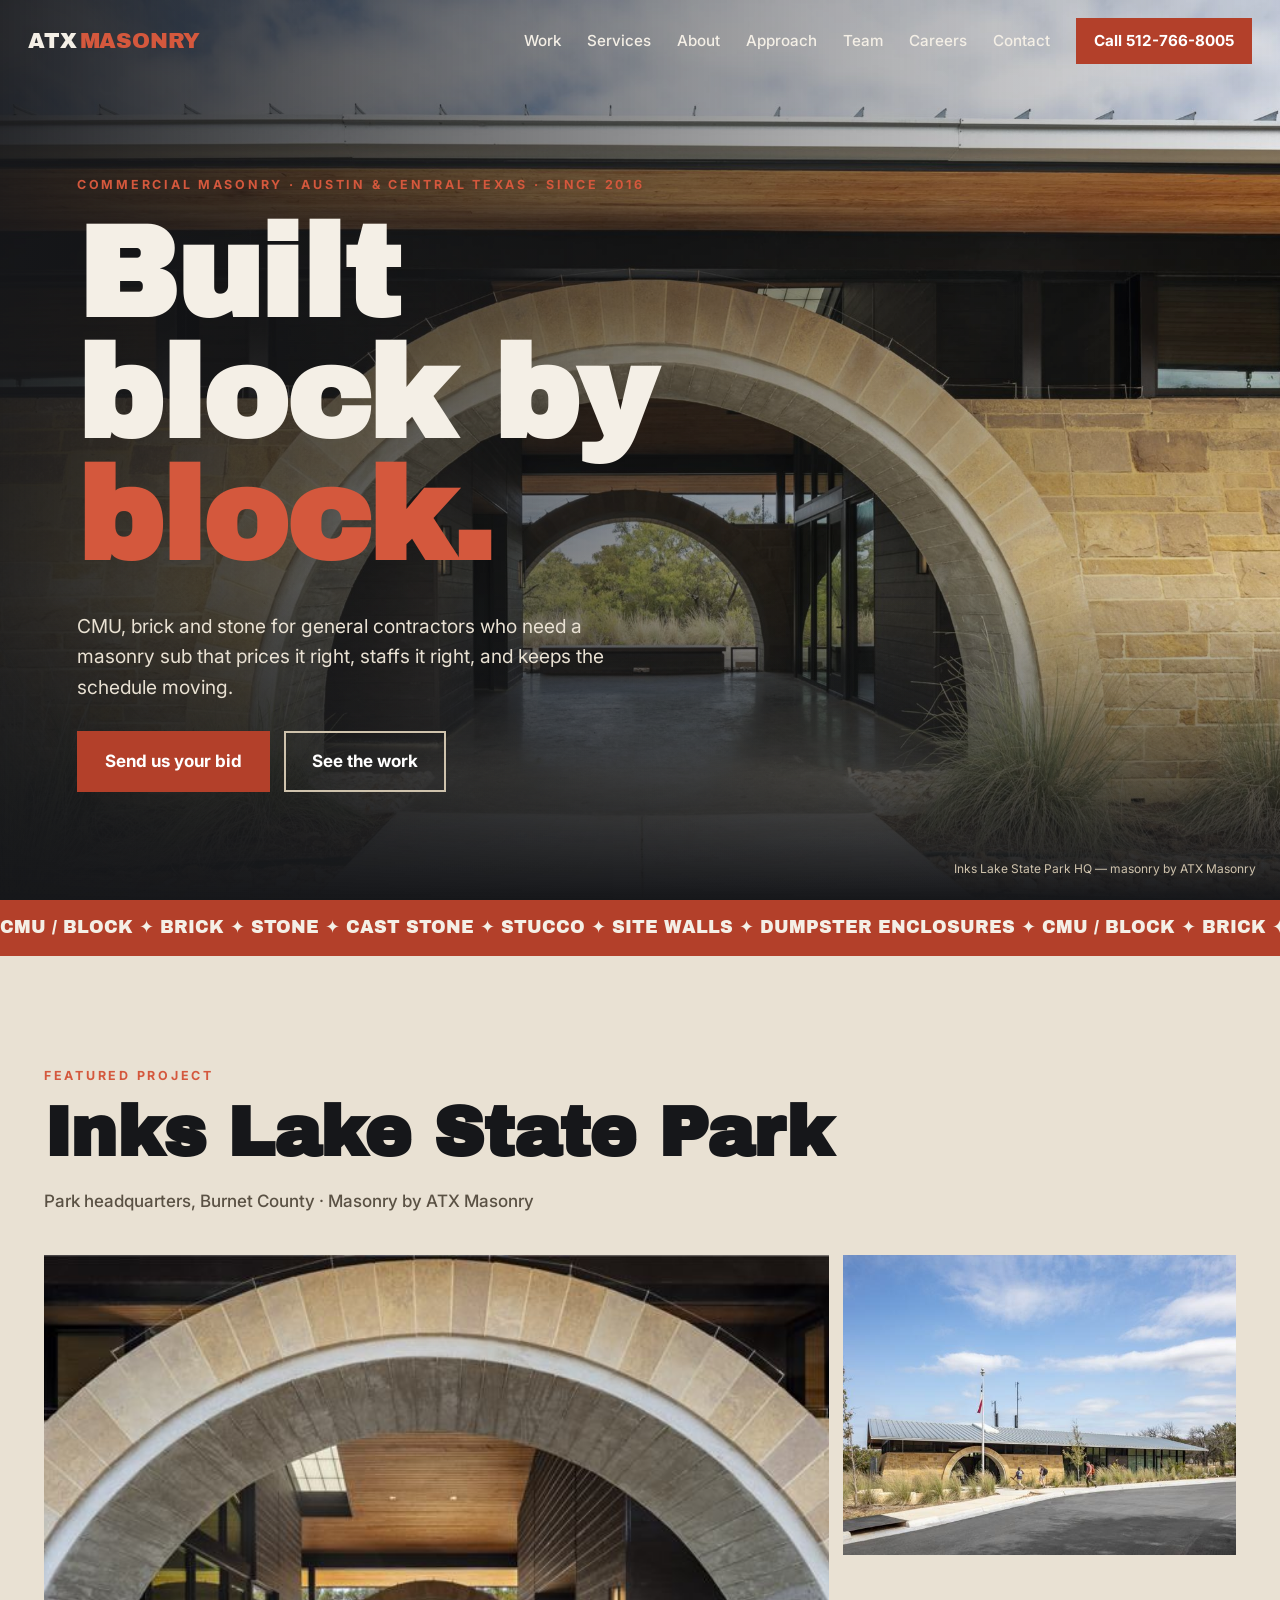
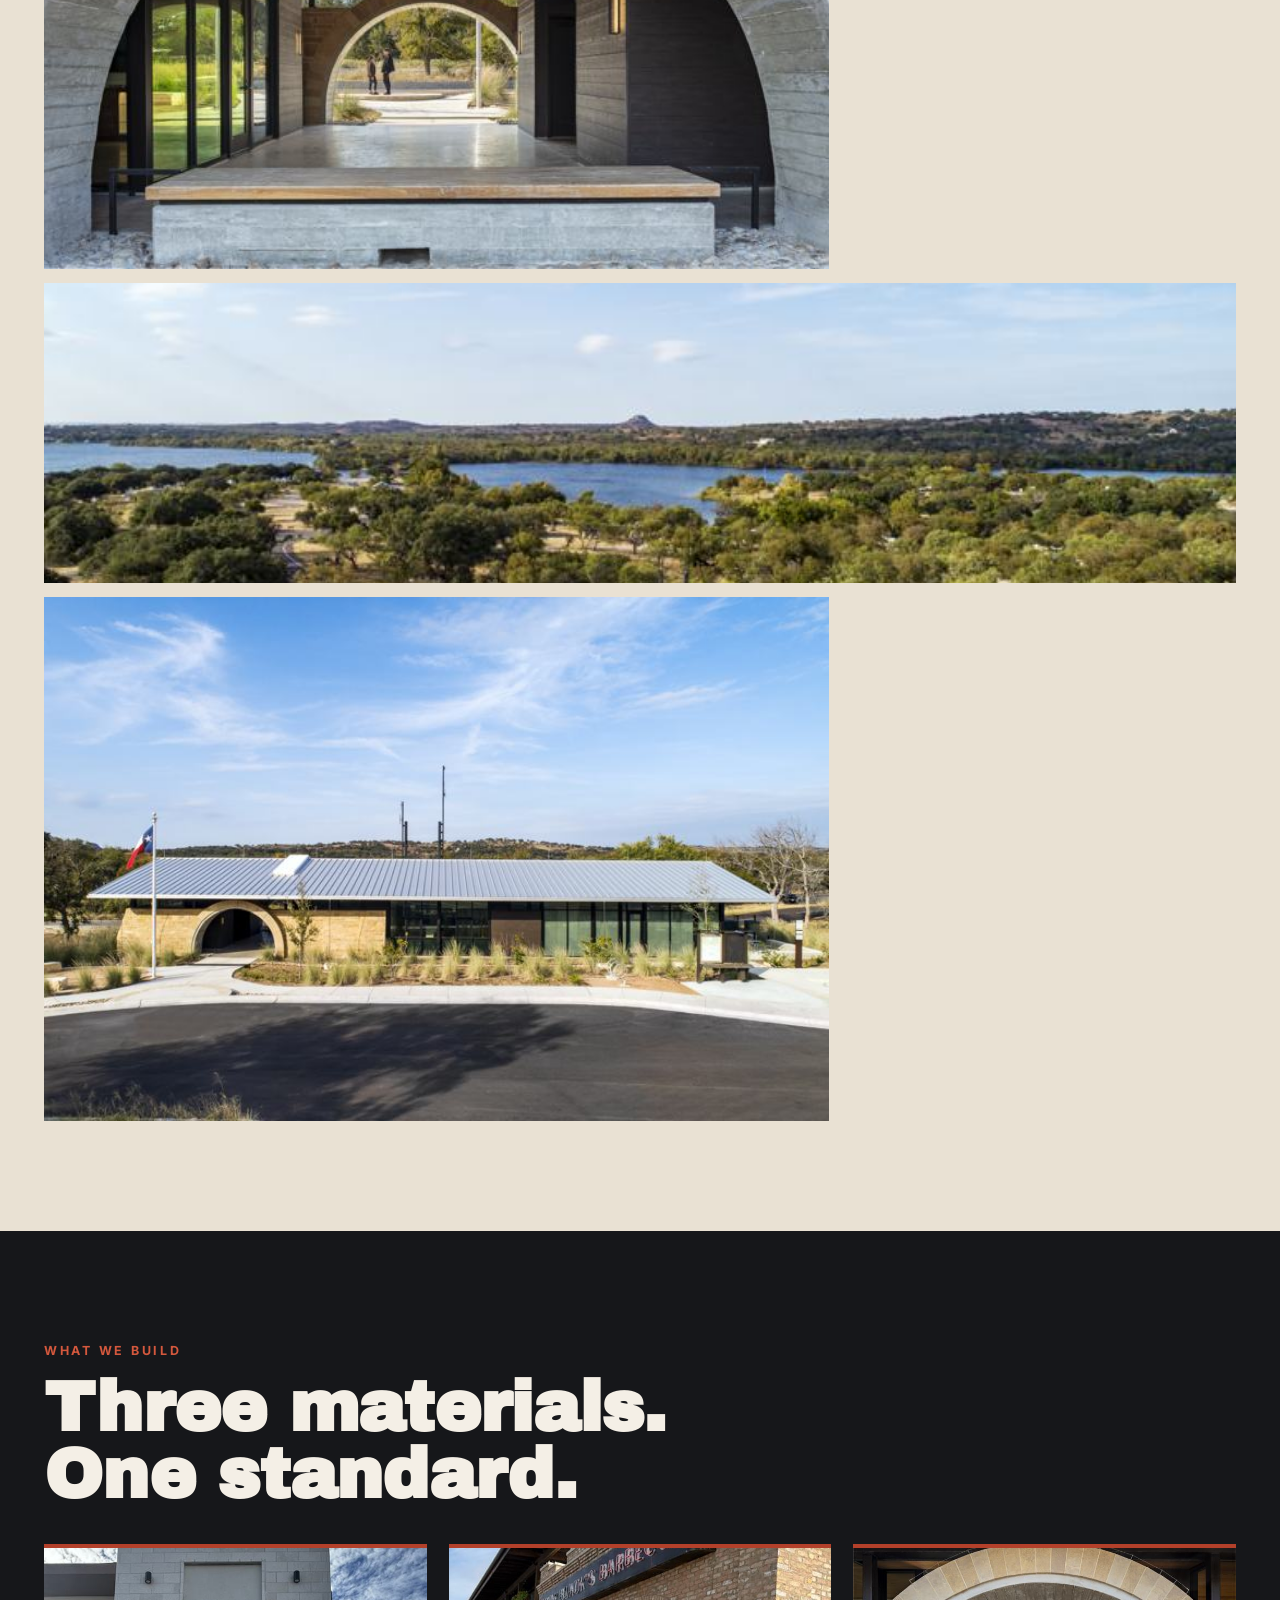
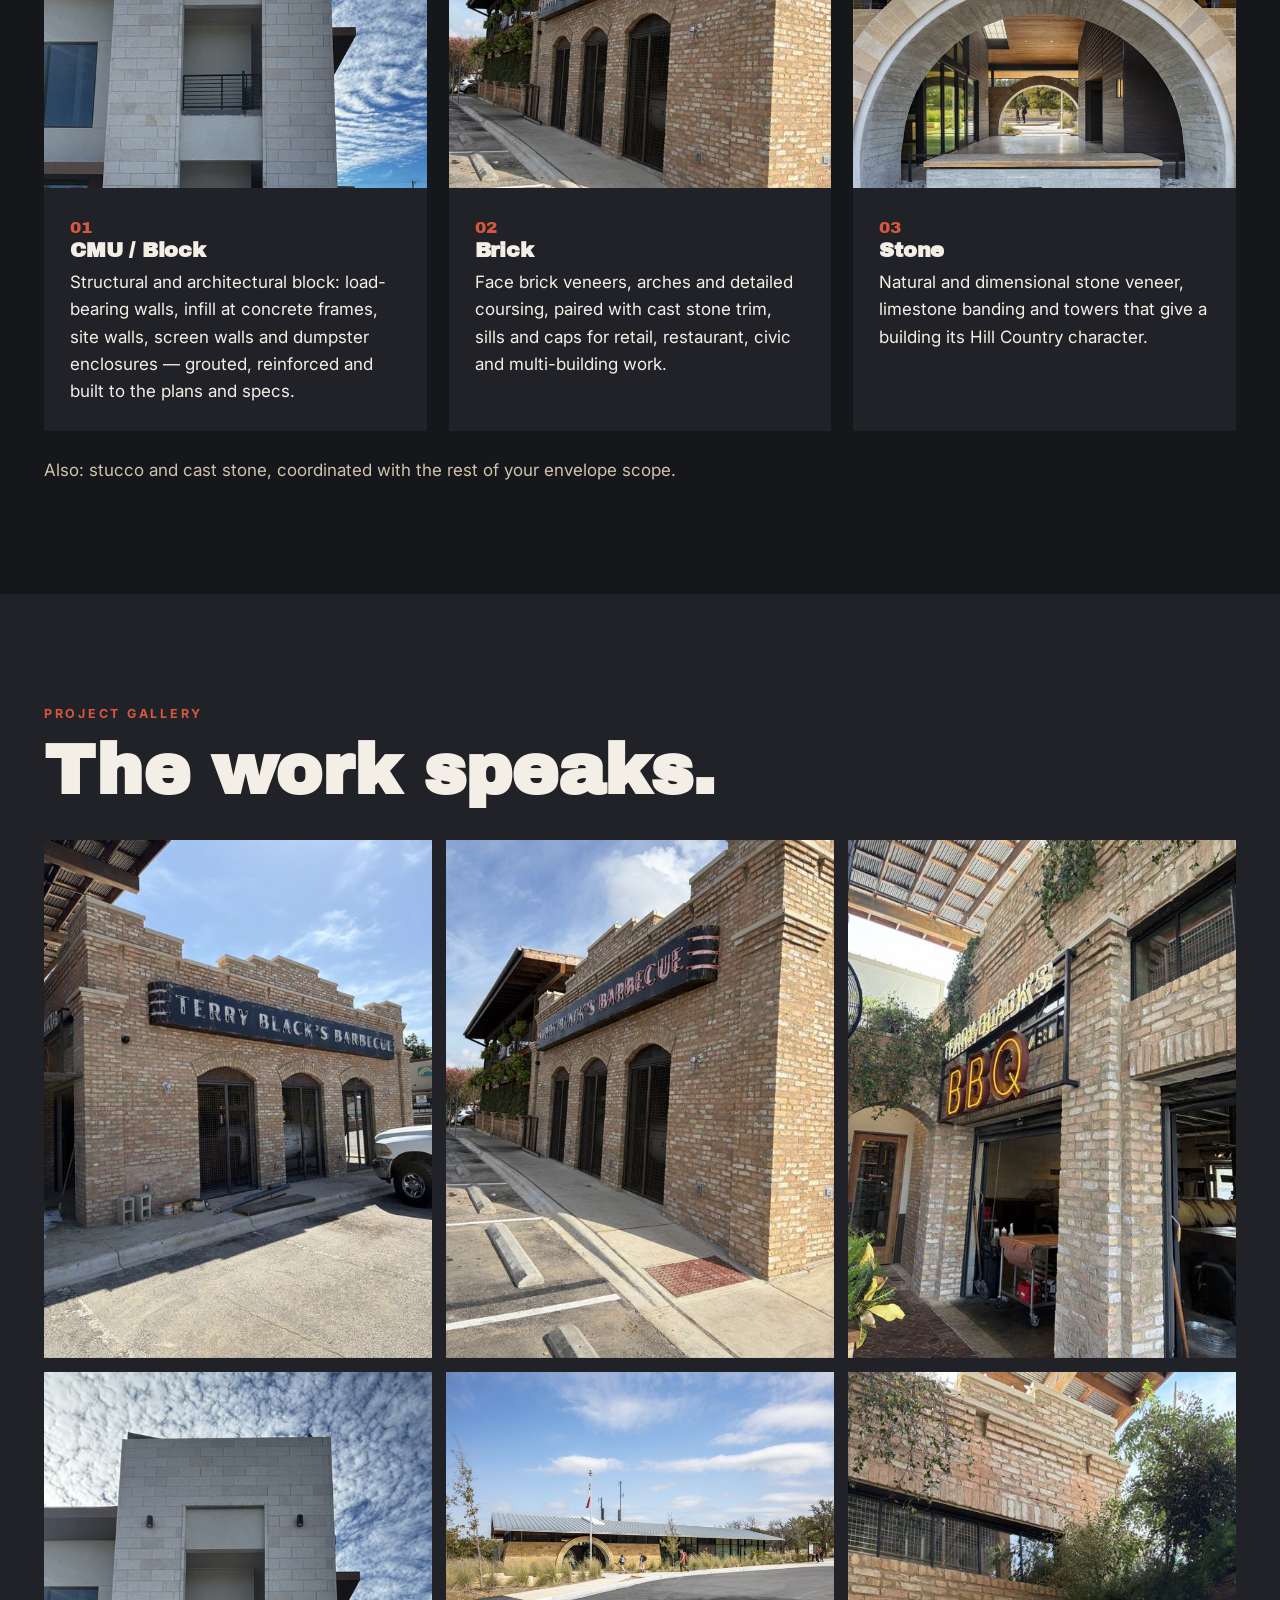
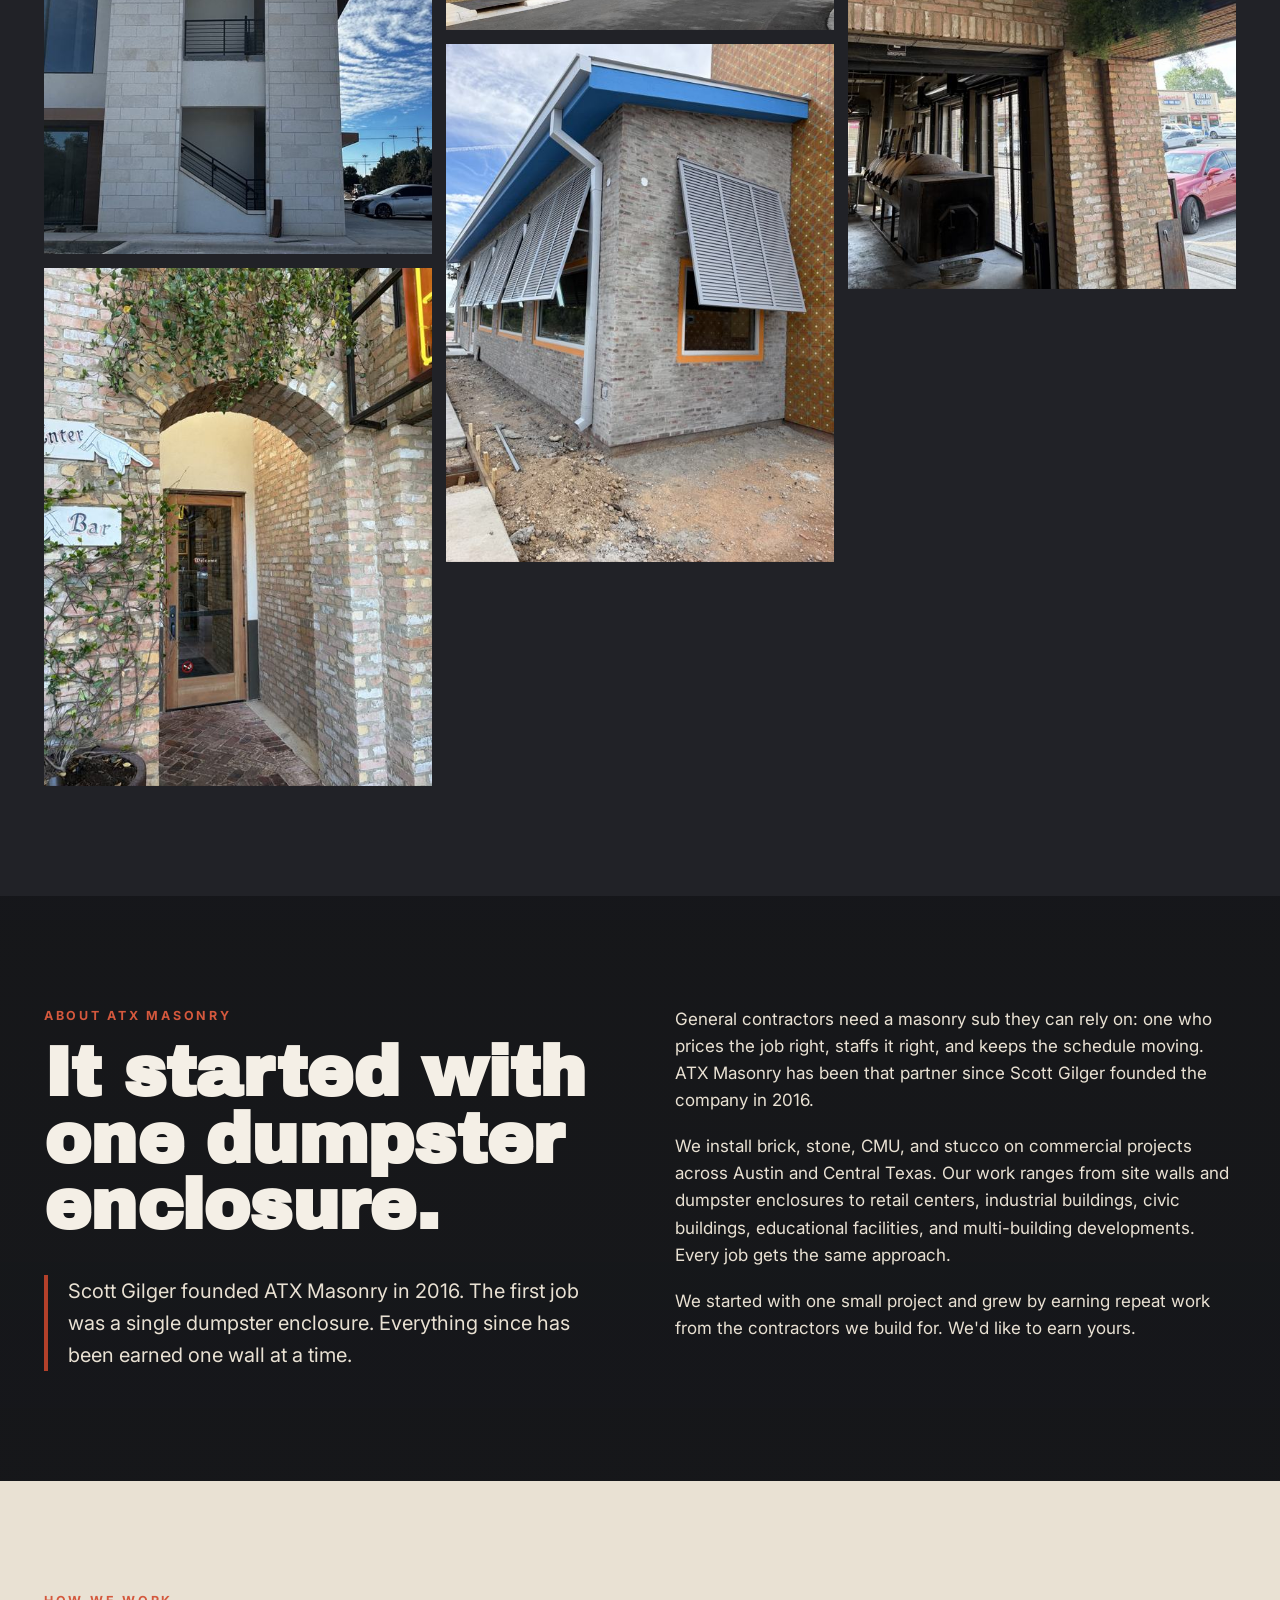
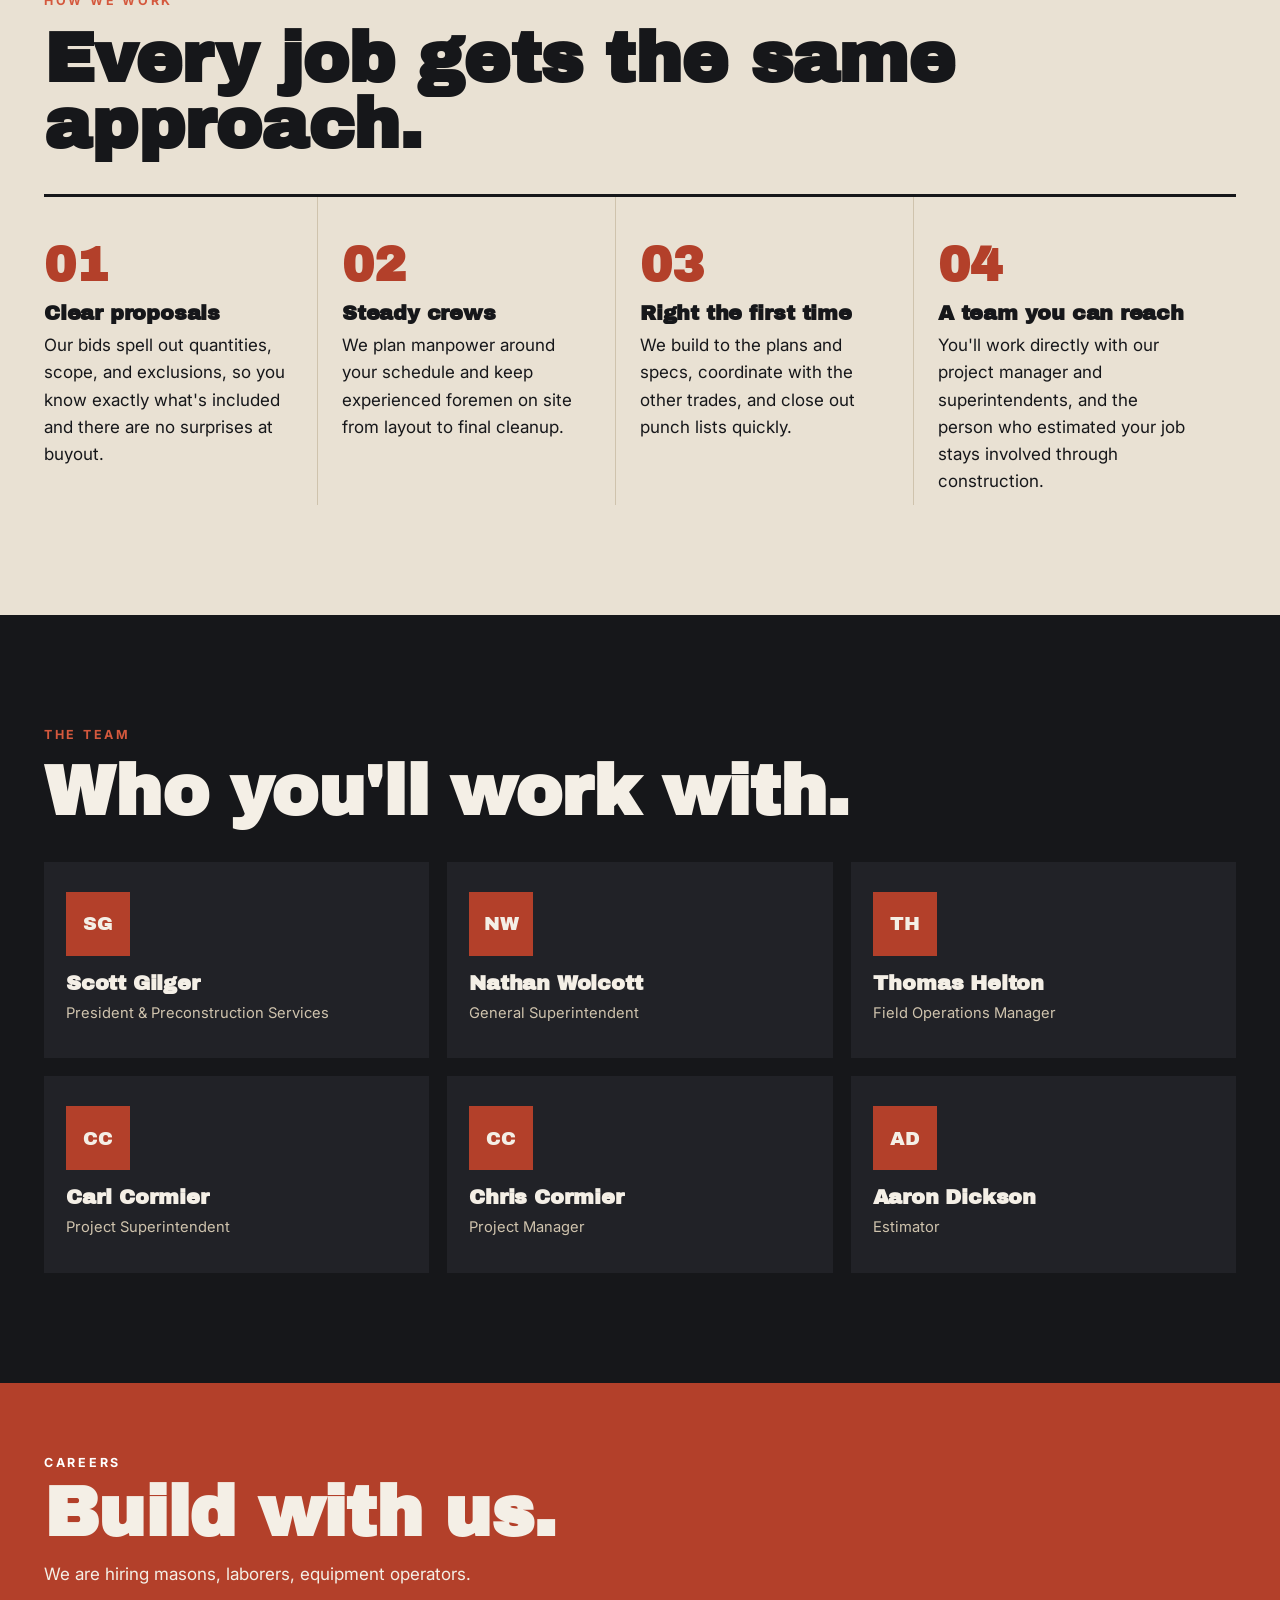
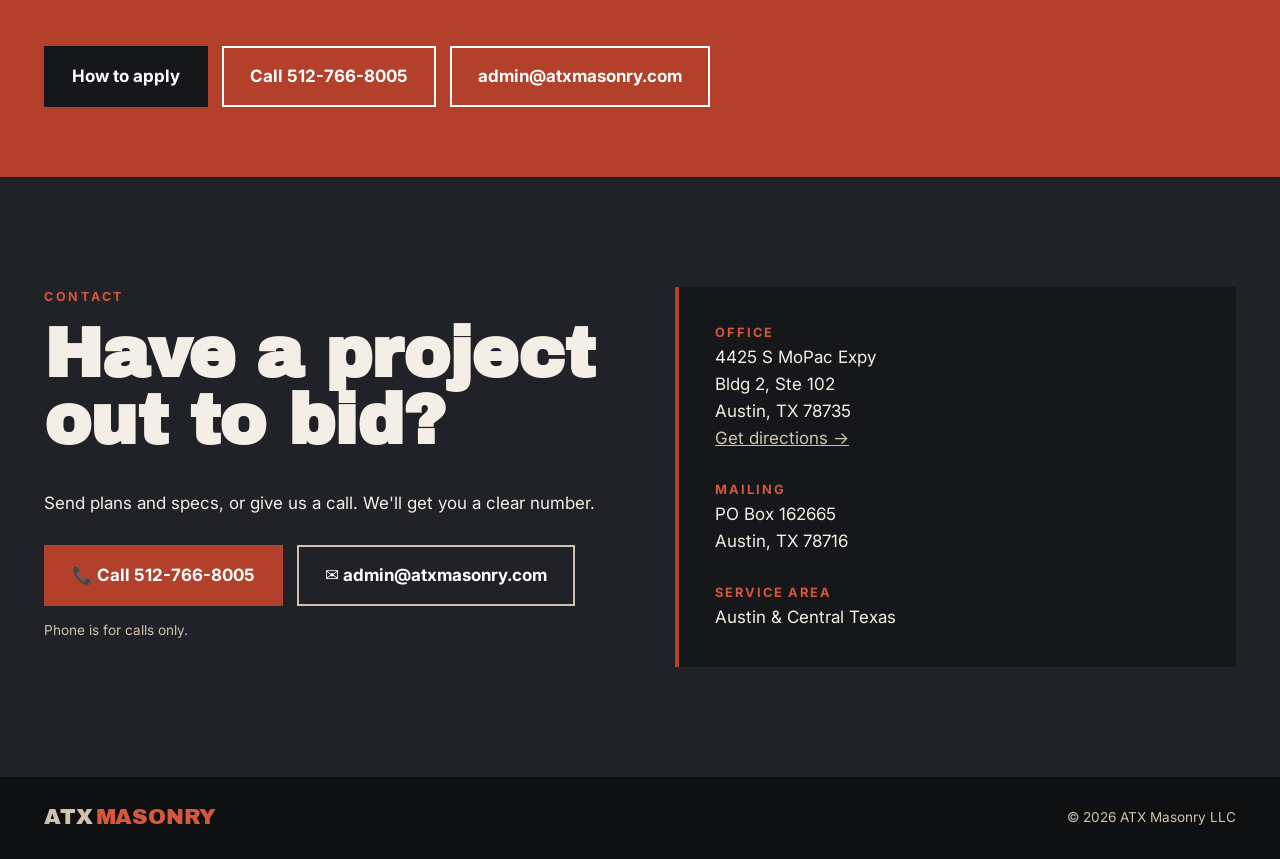
==== index.html @ 9c2091f5 "Aaron last in team order" ====
<!doctype html><html lang="en"><head><meta charset="utf-8"><meta name="viewport" content="width=device-width,initial-scale=1">
<title>ATX Masonry | Commercial Masonry Contractor, Austin TX</title>
<meta name="description" content="Commercial CMU, brick and stone masonry subcontractor serving Austin and Central Texas since 2016.">
<link rel="canonical" href="https://atxmasonry.com/"><meta property="og:url" content="https://atxmasonry.com/"><meta property="og:title" content="ATX Masonry | Commercial Masonry, Austin TX"><meta property="og:image" content="https://atxmasonry.com/img/hero.jpg"><meta property="og:type" content="website">
<link rel="preconnect" href="https://fonts.googleapis.com"><link href="https://fonts.googleapis.com/css2?family=Archivo+Black&family=Inter:wght@400;500;700&display=swap" rel="stylesheet">
<link rel="stylesheet" href="style.css"></head><body>
<header class="nav"><a href="#top" class="logo">ATX<span>MASONRY</span></a>
<button class="burger" aria-label="Menu" onclick="document.body.classList.toggle('open')"><i></i><i></i></button>
<nav><a href="#featured">Work</a><a href="#services">Services</a><a href="#about">About</a><a href="#approach">Approach</a><a href="#team">Team</a><a href="careers.html">Careers</a><a href="#contact">Contact</a><a class="btn sm" href="tel:+15127668005">Call 512-766-8005</a></nav></header>

<section id="top" class="hero"><img src="img/hero.jpg" alt="Limestone arch at Inks Lake State Park headquarters" fetchpriority="high">
<div class="hero-in"><p class="kicker">Commercial Masonry · Austin &amp; Central Texas · Since 2016</p>
<h1>Built<br>block by<br><em>block.</em></h1>
<p class="lead">CMU, brick and stone for general contractors who need a masonry sub that prices it right, staffs it right, and keeps the schedule moving.</p>
<div class="cta"><a class="btn" href="#contact">Send us your bid</a><a class="btn ghost" href="#gallery">See the work</a></div></div>
<p class="cap">Inks Lake State Park HQ — masonry by ATX Masonry</p></section>

<div class="ticker"><div>CMU / BLOCK ✦ BRICK ✦ STONE ✦ CAST STONE ✦ STUCCO ✦ SITE WALLS ✦ DUMPSTER ENCLOSURES ✦ CMU / BLOCK ✦ BRICK ✦ STONE ✦ CAST STONE ✦ STUCCO ✦ SITE WALLS ✦ DUMPSTER ENCLOSURES ✦</div></div>

<section id="featured" class="featured"><div class="wrap">
<p class="kicker r">Featured project</p><h2 class="r">Inks Lake State Park</h2>
<p class="sub r">Park headquarters, Burnet County · Masonry by ATX Masonry</p>
<div class="fgrid">
<a class="lb f1 r" href="img/i1.jpg" data-cap="Inks Lake State Park — stone-banded arch breezeway"><img loading="lazy" src="img/i1-t.jpg" alt="Arch breezeway"></a>
<a class="lb f2 r" href="img/i2.jpg" data-cap="Inks Lake State Park — headquarters front elevation"><img loading="lazy" src="img/i2-t.jpg" alt="HQ front"></a>
<a class="lb f3 r" href="img/i4.jpg" data-cap="Inks Lake State Park — headquarters above the lake"><img loading="lazy" src="img/i4-t.jpg" alt="Aerial view"></a>
<a class="lb f4 r" href="img/i3.jpg" data-cap="Inks Lake State Park — entry approach"><img loading="lazy" src="img/i3-t.jpg" alt="Entry approach"></a></div></div></section>

<section id="services" class="services"><div class="wrap"><p class="kicker r">What we build</p><h2 class="r">Three materials.<br>One standard.</h2>
<div class="cards">
<article class="card r"><img loading="lazy" src="img/g8-t.jpg" alt="Block and stone tower"><div><span>01</span><h3>CMU / Block</h3><p>Structural and architectural block: load-bearing walls, infill at concrete frames, site walls, screen walls and dumpster enclosures — grouted, reinforced and built to the plans and specs.</p></div></article>
<article class="card r"><img loading="lazy" src="img/g3-t.jpg" alt="Brick arches"><div><span>02</span><h3>Brick</h3><p>Face brick veneers, arches and detailed coursing, paired with cast stone trim, sills and caps for retail, restaurant, civic and multi-building work.</p></div></article>
<article class="card r"><img loading="lazy" src="img/i1-t.jpg" alt="Stone arch"><div><span>03</span><h3>Stone</h3><p>Natural and dimensional stone veneer, limestone banding and towers that give a building its Hill Country character.</p></div></article></div>
<p class="also r">Also: stucco and cast stone, coordinated with the rest of your envelope scope.</p></div></section>

<section id="gallery" class="gallery"><div class="wrap"><p class="kicker r">Project gallery</p><h2 class="r">The work speaks.</h2>
<div class="masonry">
<a class="lb r" href="img/g1.jpg" data-cap="Terry Black's Barbecue, New Braunfels — Old Texas Brick arches"><img loading="lazy" src="img/g1-t.jpg" alt=""></a>
<a class="lb r" href="img/g8.jpg" data-cap="Limestone and block stair tower — multifamily"><img loading="lazy" src="img/g8-t.jpg" alt=""></a>
<a class="lb r" href="img/g2.jpg" data-cap="Terry Black's Barbecue, New Braunfels — arched entry"><img loading="lazy" src="img/g2-t.jpg" alt=""></a>
<a class="lb r" href="img/g3.jpg" data-cap="Terry Black's Barbecue, New Braunfels — exterior arches"><img loading="lazy" src="img/g3-t.jpg" alt=""></a>
<a class="lb r" href="img/i2.jpg" data-cap="Inks Lake State Park — masonry by ATX Masonry"><img loading="lazy" src="img/i2-t.jpg" alt=""></a>
<a class="lb r" href="img/g9.jpg" data-cap="Brick facade — restaurant"><img loading="lazy" src="img/g9-t.jpg" alt=""></a>
<a class="lb r" href="img/g11.jpg" data-cap="Terry Black's Barbecue, New Braunfels — CMU, Old Texas Brick and cast stone"><img loading="lazy" src="img/g11-t.jpg" alt=""></a>
<a class="lb r" href="img/g4.jpg" data-cap="Brick and cast stone detail"><img loading="lazy" src="img/g4-t.jpg" alt=""></a>
</div></div></section>

<section id="about" class="about"><div class="wrap two"><div class="r"><p class="kicker">About ATX Masonry</p><h2>It started with one dumpster enclosure.</h2><p class="story">Scott Gilger founded ATX Masonry in 2016. The first job was a single dumpster enclosure. Everything since has been earned one wall at a time.</p></div>
<div class="r copy"><p>General contractors need a masonry sub they can rely on: one who prices the job right, staffs it right, and keeps the schedule moving. ATX Masonry has been that partner since Scott Gilger founded the company in 2016.</p>
<p>We install brick, stone, CMU, and stucco on commercial projects across Austin and Central Texas. Our work ranges from site walls and dumpster enclosures to retail centers, industrial buildings, civic buildings, educational facilities, and multi-building developments. Every job gets the same approach.</p>
<p>We started with one small project and grew by earning repeat work from the contractors we build for. We'd like to earn yours.</p></div></div></section>

<section id="approach" class="approach"><div class="wrap"><p class="kicker r">How we work</p><h2 class="r">Every job gets the same approach.</h2>
<ol class="steps">
<li class="r"><b>01</b><h3>Clear proposals</h3><p>Our bids spell out quantities, scope, and exclusions, so you know exactly what's included and there are no surprises at buyout.</p></li>
<li class="r"><b>02</b><h3>Steady crews</h3><p>We plan manpower around your schedule and keep experienced foremen on site from layout to final cleanup.</p></li>
<li class="r"><b>03</b><h3>Right the first time</h3><p>We build to the plans and specs, coordinate with the other trades, and close out punch lists quickly.</p></li>
<li class="r"><b>04</b><h3>A team you can reach</h3><p>You'll work directly with our project manager and superintendents, and the person who estimated your job stays involved through construction.</p></li></ol></div></section>

<section id="team" class="team"><div class="wrap"><p class="kicker r">The team</p><h2 class="r">Who you'll work with.</h2>
<div class="people">
<div class="p r"><i>SG</i><h3>Scott Gilger</h3><p>President &amp; Preconstruction Services</p></div>
<div class="p r"><i>NW</i><h3>Nathan Wolcott</h3><p>General Superintendent</p></div>
<div class="p r"><i>TH</i><h3>Thomas Helton</h3><p>Field Operations Manager</p></div>
<div class="p r"><i>CC</i><h3>Carl Cormier</h3><p>Project Superintendent</p></div>
<div class="p r"><i>CC</i><h3>Chris Cormier</h3><p>Project Manager</p></div>
<div class="p r"><i>AD</i><h3>Aaron Dickson</h3><p>Estimator</p></div></div></div></section>

<section id="careers" class="careers"><div class="wrap r"><div><p class="kicker">Careers</p><h2>Build with us.</h2><p>We are hiring masons, laborers, equipment operators.</p></div>
<div class="cta"><a class="btn" href="careers.html">How to apply</a><a class="btn ghost" href="tel:+15127668005">Call 512-766-8005</a><a class="btn ghost" href="mailto:admin@atxmasonry.com">admin@atxmasonry.com</a></div></div></section>

<section id="contact" class="contact"><div class="wrap two"><div class="r"><p class="kicker">Contact</p><h2>Have a project out to bid?</h2><p>Send plans and specs, or give us a call. We'll get you a clear number.</p>
<div class="cta"><a class="btn" href="tel:+15127668005">📞 Call 512-766-8005</a><a class="btn ghost" href="mailto:admin@atxmasonry.com?subject=Bid%20invitation">✉ admin@atxmasonry.com</a></div><p class="note">Phone is for calls only.</p></div>
<div class="r info"><div><h4>Office</h4><p>4425 S MoPac Expy<br>Bldg 2, Ste 102<br>Austin, TX 78735</p><a href="https://maps.google.com/?q=4425+S+MoPac+Expy+Bldg+2+Ste+102+Austin+TX+78735">Get directions →</a></div>
<div><h4>Mailing</h4><p>PO Box 162665<br>Austin, TX 78716</p></div><div><h4>Service area</h4><p>Austin &amp; Central Texas</p></div></div></div></section>
<footer><div class="wrap"><span class="logo">ATX<span>MASONRY</span></span><span>© <script>document.write(new Date().getFullYear())</script> ATX Masonry LLC</span></div></footer>
<div id="lbx" hidden><button class="x" aria-label="Close">×</button><button class="pv" aria-label="Previous">‹</button><figure><img alt=""><figcaption></figcaption></figure><button class="nx" aria-label="Next">›</button></div>
<script src="app.js"></script></body></html>
---- style.css ----
:root{--ch:#16171a;--ch2:#212227;--ls:#e9e1d3;--ls2:#cfc3ad;--br:#b3402a;--br2:#d4583d;--tx:#f4efe6}
*{box-sizing:border-box;margin:0;padding:0}html{scroll-behavior:smooth}
body{font:17px/1.6 Inter,system-ui,sans-serif;background:var(--ch);color:var(--tx);overflow-x:hidden}
img{display:block;width:100%;height:100%;object-fit:cover}a{color:inherit}
h1,h2,h3,.logo{font-family:"Archivo Black",Impact,sans-serif;line-height:.95;letter-spacing:-.01em}
h2{font-size:clamp(2.2rem,5.5vw,4.5rem);margin:.2em 0 .5em}h3{font-size:1.3rem;margin-bottom:.4em}
.wrap{max-width:1240px;margin:auto;padding:0 24px}section{padding:110px 0}
.kicker{text-transform:uppercase;letter-spacing:.22em;font-size:.78rem;font-weight:700;color:var(--br2)}
.nav{position:fixed;inset:0 0 auto;z-index:50;display:flex;justify-content:space-between;align-items:center;padding:18px 28px;transition:.3s}
.nav.solid{background:rgba(22,23,26,.92);backdrop-filter:blur(10px);padding:12px 28px}
.logo{text-decoration:none;font-size:1.35rem}.logo span{color:var(--br2);margin-left:.15em}
nav{display:flex;gap:26px;align-items:center}nav a{text-decoration:none;font-weight:500;font-size:.95rem}nav a:not(.btn):hover{color:var(--br2)}
.burger{display:none;background:none;border:0;width:34px}.burger i{display:block;height:2px;background:#fff;margin:7px 0}
.btn{display:inline-block;background:var(--br);color:#fff;text-decoration:none;font-weight:700;padding:15px 26px;border:2px solid var(--br);transition:.2s}
.btn:hover{background:var(--br2);border-color:var(--br2);transform:translateY(-2px)}.btn.ghost{background:transparent;border-color:var(--ls2)}.btn.ghost:hover{background:var(--ls);color:var(--ch)}.btn.sm{padding:9px 16px}
.cta{display:flex;flex-wrap:wrap;gap:14px;margin-top:28px}
.hero{position:relative;height:100vh;min-height:640px;display:flex;align-items:flex-end;padding:0}
.hero>img{position:absolute;inset:0;animation:kb 18s ease-out forwards}
.hero:after{content:"";position:absolute;inset:0;background:linear-gradient(90deg,rgba(22,23,26,.92),rgba(22,23,26,.35) 65%,rgba(22,23,26,.1)),linear-gradient(0deg,var(--ch),transparent 35%)}
@keyframes kb{from{transform:scale(1.12)}to{transform:scale(1)}}
.hero-in{position:relative;z-index:2;padding:0 6vw 12vh;max-width:900px}
h1{font-size:clamp(3.4rem,10vw,8.5rem);margin:.15em 0 .25em}h1 em{font-style:normal;color:var(--br2)}
.lead{font-size:1.2rem;max-width:560px;color:var(--ls)}.cap{position:absolute;z-index:2;right:24px;bottom:22px;font-size:.75rem;color:var(--ls2)}
.ticker{background:var(--br);overflow:hidden;white-space:nowrap;font-family:"Archivo Black";padding:14px 0;font-size:1.1rem}
.ticker div{display:inline-block;animation:tk 40s linear infinite}@keyframes tk{to{transform:translateX(-50%)}}
.featured{background:var(--ls);color:var(--ch)}.sub{font-weight:500;margin:-14px 0 40px;color:#5a5144}
.fgrid{display:grid;grid-template-columns:2fr 1fr;grid-template-rows:300px 300px 300px;gap:14px}
.f1{grid-row:span 2}.f3{grid-column:span 2}.fgrid a,.masonry a{overflow:hidden;position:relative;display:block}
.fgrid img,.masonry img,.card img{transition:transform .7s}.fgrid a:hover img,.masonry a:hover img{transform:scale(1.06)}
.services{background:var(--ch)}.cards{display:grid;grid-template-columns:repeat(3,1fr);gap:22px}
.card{background:var(--ch2);border-top:4px solid var(--br)}.card img{height:240px}.card>div{padding:26px}.card span{font-family:"Archivo Black";color:var(--br2)}
.card:hover img{transform:scale(1.04)}.card{overflow:hidden}.also{margin-top:26px;color:var(--ls2)}
.gallery{background:var(--ch2)}.masonry{columns:3 300px;column-gap:14px}.masonry a{margin-bottom:14px;break-inside:avoid}.masonry img{height:auto}
.masonry a:after,.fgrid a:after{content:attr(data-cap);position:absolute;left:0;right:0;bottom:0;padding:30px 16px 12px;font-size:.85rem;background:linear-gradient(transparent,rgba(0,0,0,.8));color:#fff;opacity:0;transition:.3s}
.masonry a:hover:after,.fgrid a:hover:after{opacity:1}
.about{background:linear-gradient(rgba(22,23,26,.9),rgba(22,23,26,.95)),url(img/g4-t.jpg) center/cover fixed}
.two{display:grid;grid-template-columns:1fr 1fr;gap:70px;align-items:start}.story{font-size:1.25rem;color:var(--ls);border-left:4px solid var(--br);padding-left:20px}.copy p{margin-bottom:1.1em;color:var(--ls)}
.approach{background:var(--ls);color:var(--ch)}.steps{list-style:none;display:grid;grid-template-columns:repeat(4,1fr);gap:0;border-top:3px solid var(--ch)}
.steps li{padding:30px 24px 10px 0;border-right:1px solid var(--ls2);margin-right:24px}.steps li:last-child{border:0}.steps b{font-family:"Archivo Black";font-size:3rem;color:var(--br)}
.team{background:var(--ch)}.people{display:grid;grid-template-columns:repeat(3,1fr);gap:18px}
.p{background:var(--ch2);padding:30px 22px;border-bottom:3px solid transparent;transition:.3s}.p:hover{border-color:var(--br);transform:translateY(-4px)}
.p i{display:grid;place-items:center;width:64px;height:64px;background:var(--br);font:1.2rem "Archivo Black";font-style:normal;margin-bottom:18px}.p p{color:var(--ls2);font-size:.92rem}
.careers{background:var(--br);padding:70px 0}.careers .wrap{display:flex;justify-content:space-between;align-items:center;gap:30px;flex-wrap:wrap}.careers .kicker{color:#fff}.careers h2{margin:.1em 0 .2em}
.careers .btn{background:var(--ch);border-color:var(--ch)}.careers .btn.ghost{background:transparent;border-color:#fff}
.contact{background:var(--ch2)}.info{display:grid;gap:28px;background:var(--ch);padding:36px;border-left:4px solid var(--br)}.info h4{text-transform:uppercase;letter-spacing:.15em;font-size:.8rem;color:var(--br2)}.info a{color:var(--ls2)}.note{font-size:.85rem;color:var(--ls2);margin-top:14px}
footer{padding:30px 0;background:#0e0f11;font-size:.85rem;color:var(--ls2)}footer .wrap{display:flex;justify-content:space-between;flex-wrap:wrap;gap:10px}
.r{opacity:0;transform:translateY(40px);transition:opacity .8s,transform .8s}.r.in{opacity:1;transform:none}
#lbx{position:fixed;inset:0;z-index:99;background:rgba(10,10,12,.95);display:flex;align-items:center;justify-content:center}#lbx[hidden]{display:none}
#lbx figure{max-width:90vw}#lbx img{max-height:82vh;width:auto;max-width:90vw;object-fit:contain;margin:auto}#lbx figcaption{text-align:center;margin-top:12px;color:var(--ls)}
#lbx button{position:absolute;background:none;border:0;color:#fff;font-size:3rem;cursor:pointer;padding:10px 20px}.x{top:10px;right:10px}.pv{left:10px}.nx{right:10px}
@media(max-width:900px){section{padding:80px 0}.burger{display:block;z-index:3}
nav{position:fixed;inset:0;background:var(--ch);flex-direction:column;justify-content:center;font-size:1.4rem;transform:translateX(100%);transition:.3s}.open nav{transform:none}
.cards,.two,.steps{grid-template-columns:1fr}.two{gap:30px}.steps li{border:0;margin:0}.people{grid-template-columns:1fr 1fr}
.fgrid{grid-template-columns:1fr;grid-template-rows:none}.fgrid a{height:260px}.f1,.f3{grid-row:auto;grid-column:auto}.about{background-attachment:scroll}}
@media(prefers-reduced-motion:reduce){*{animation:none!important;transition:none!important}.r{opacity:1;transform:none}}
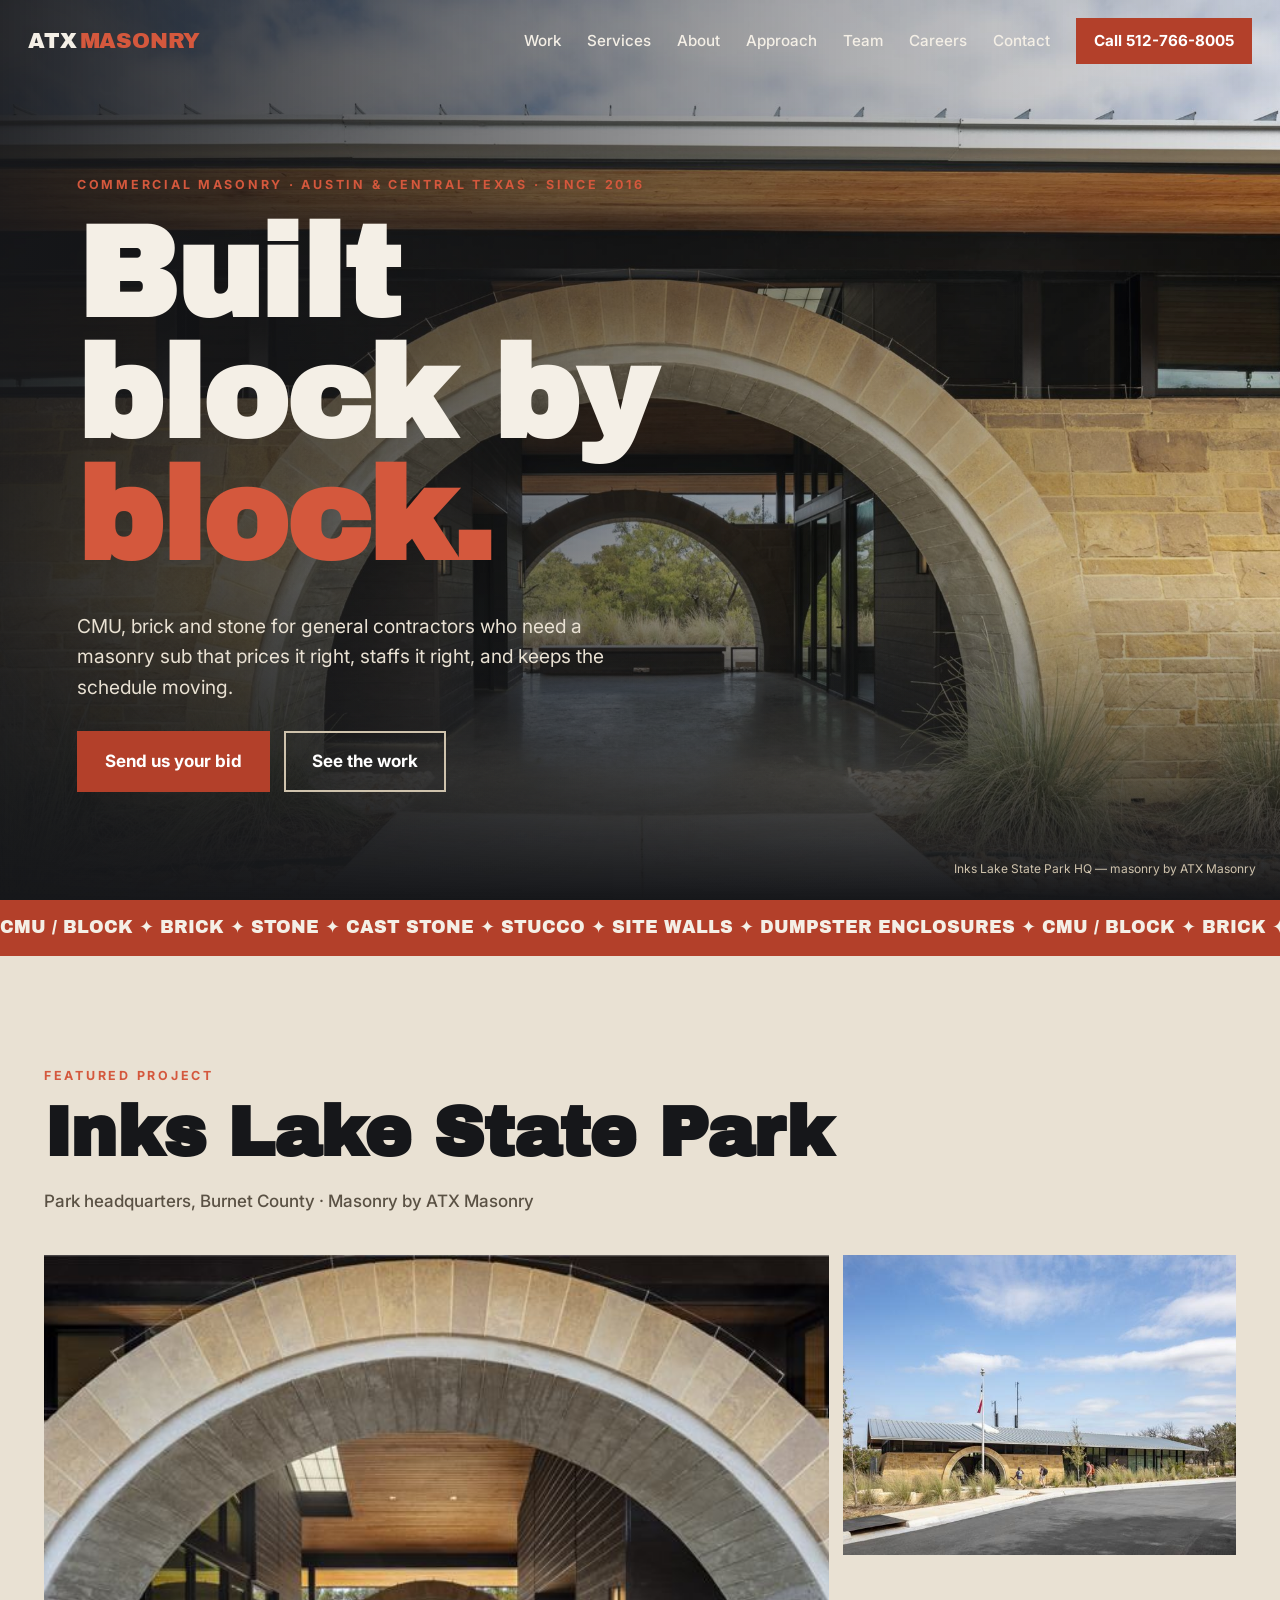
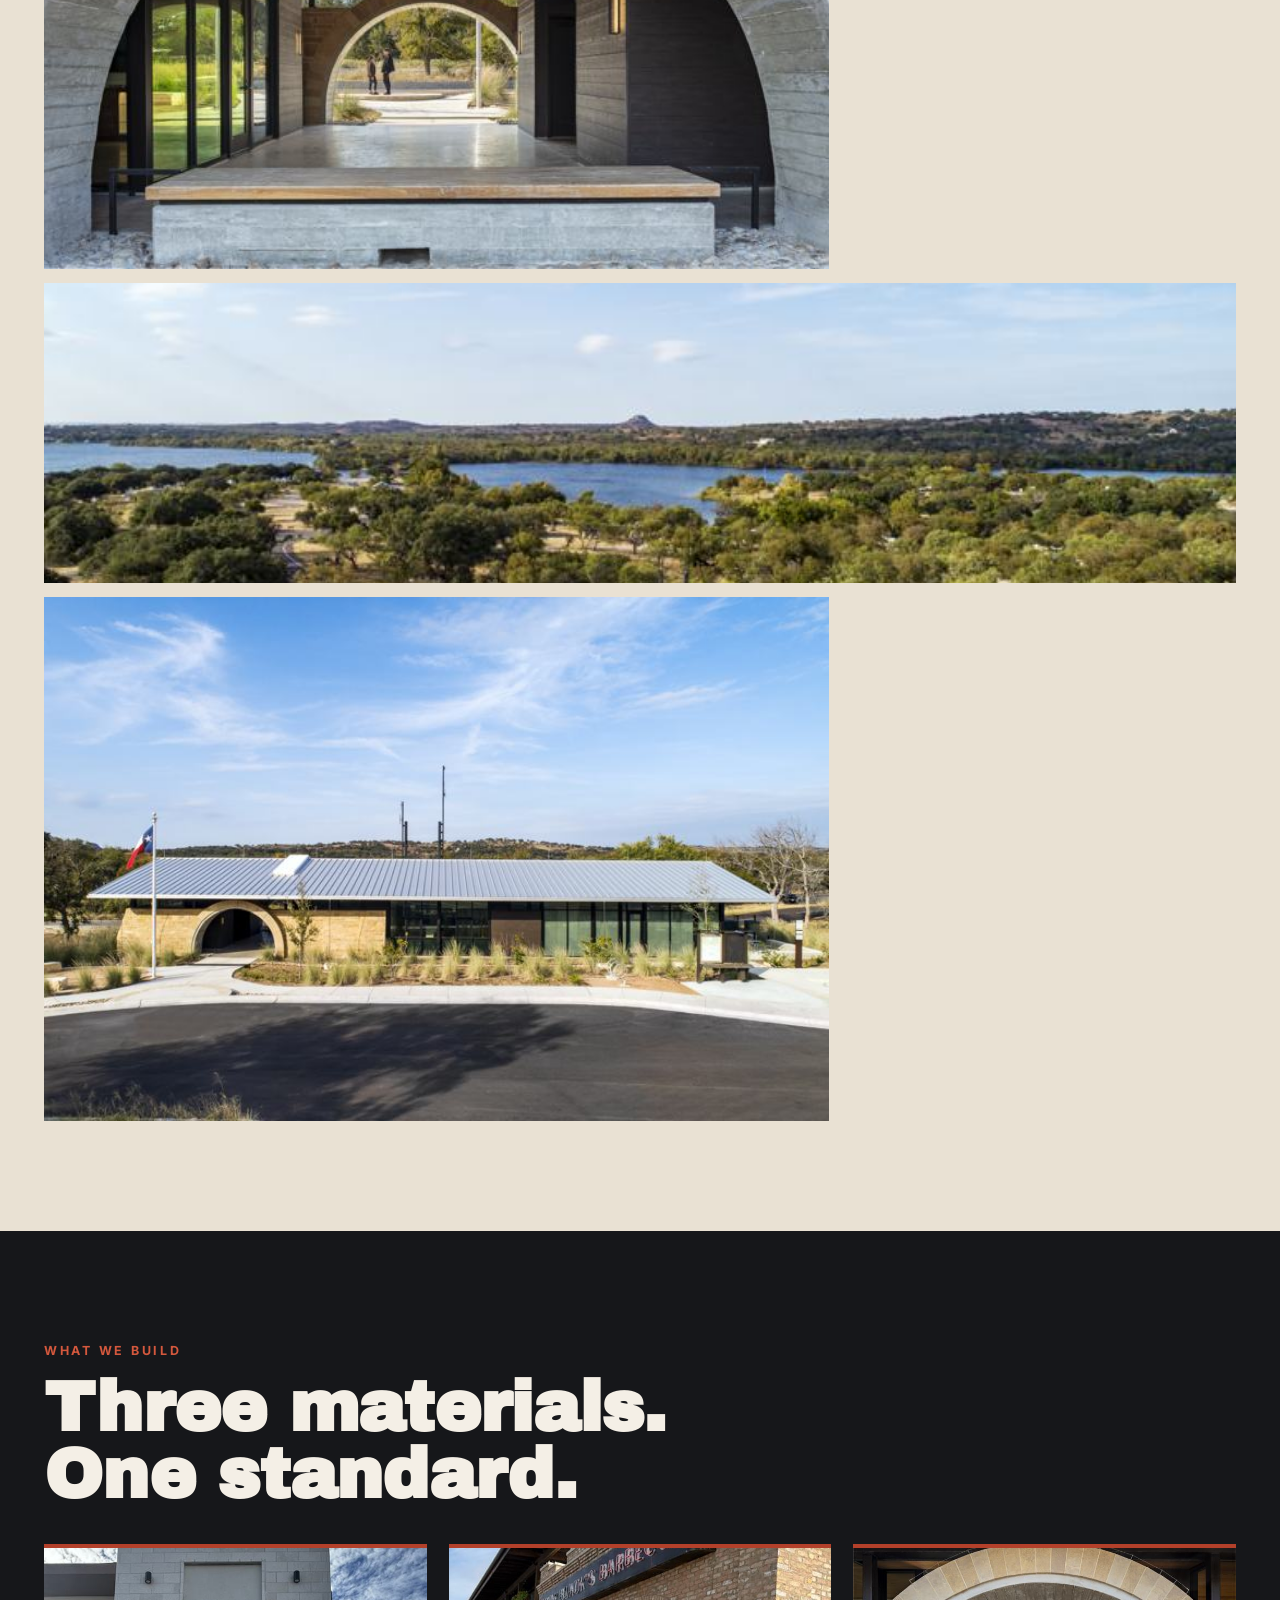
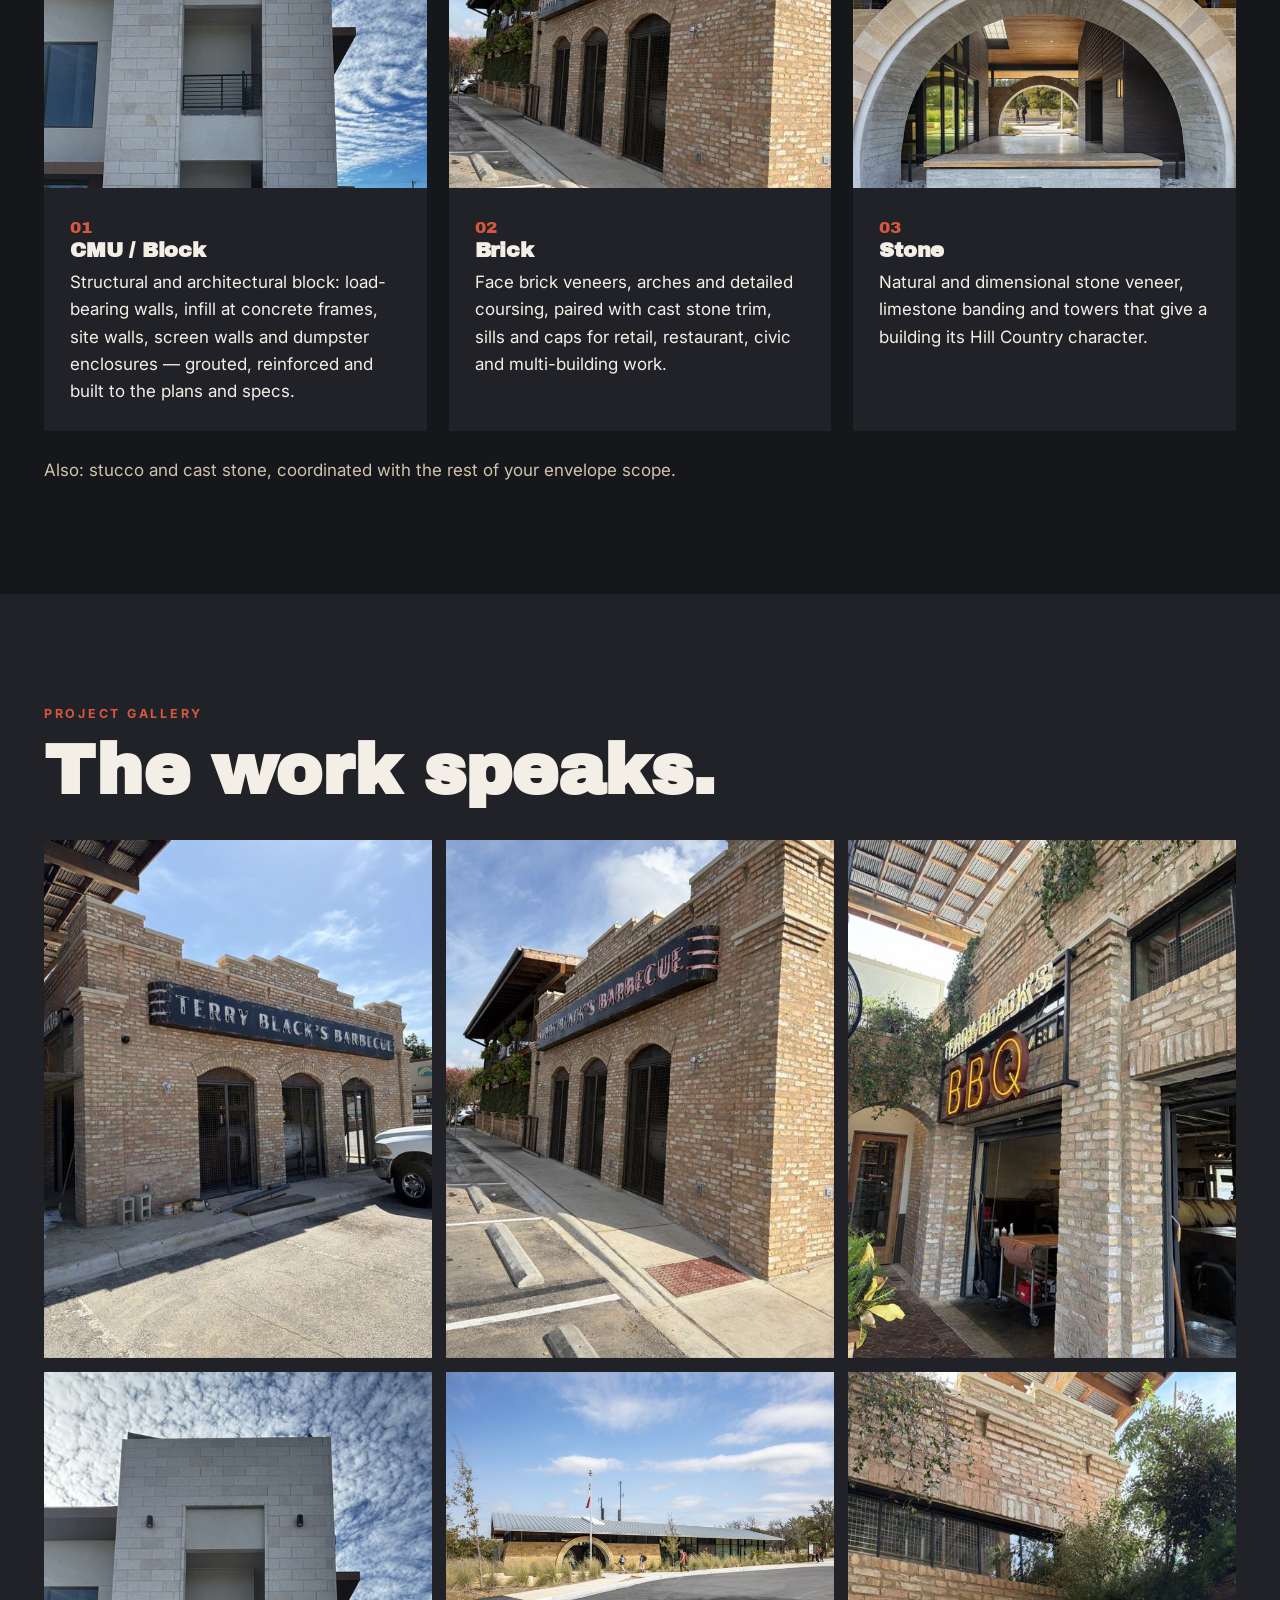
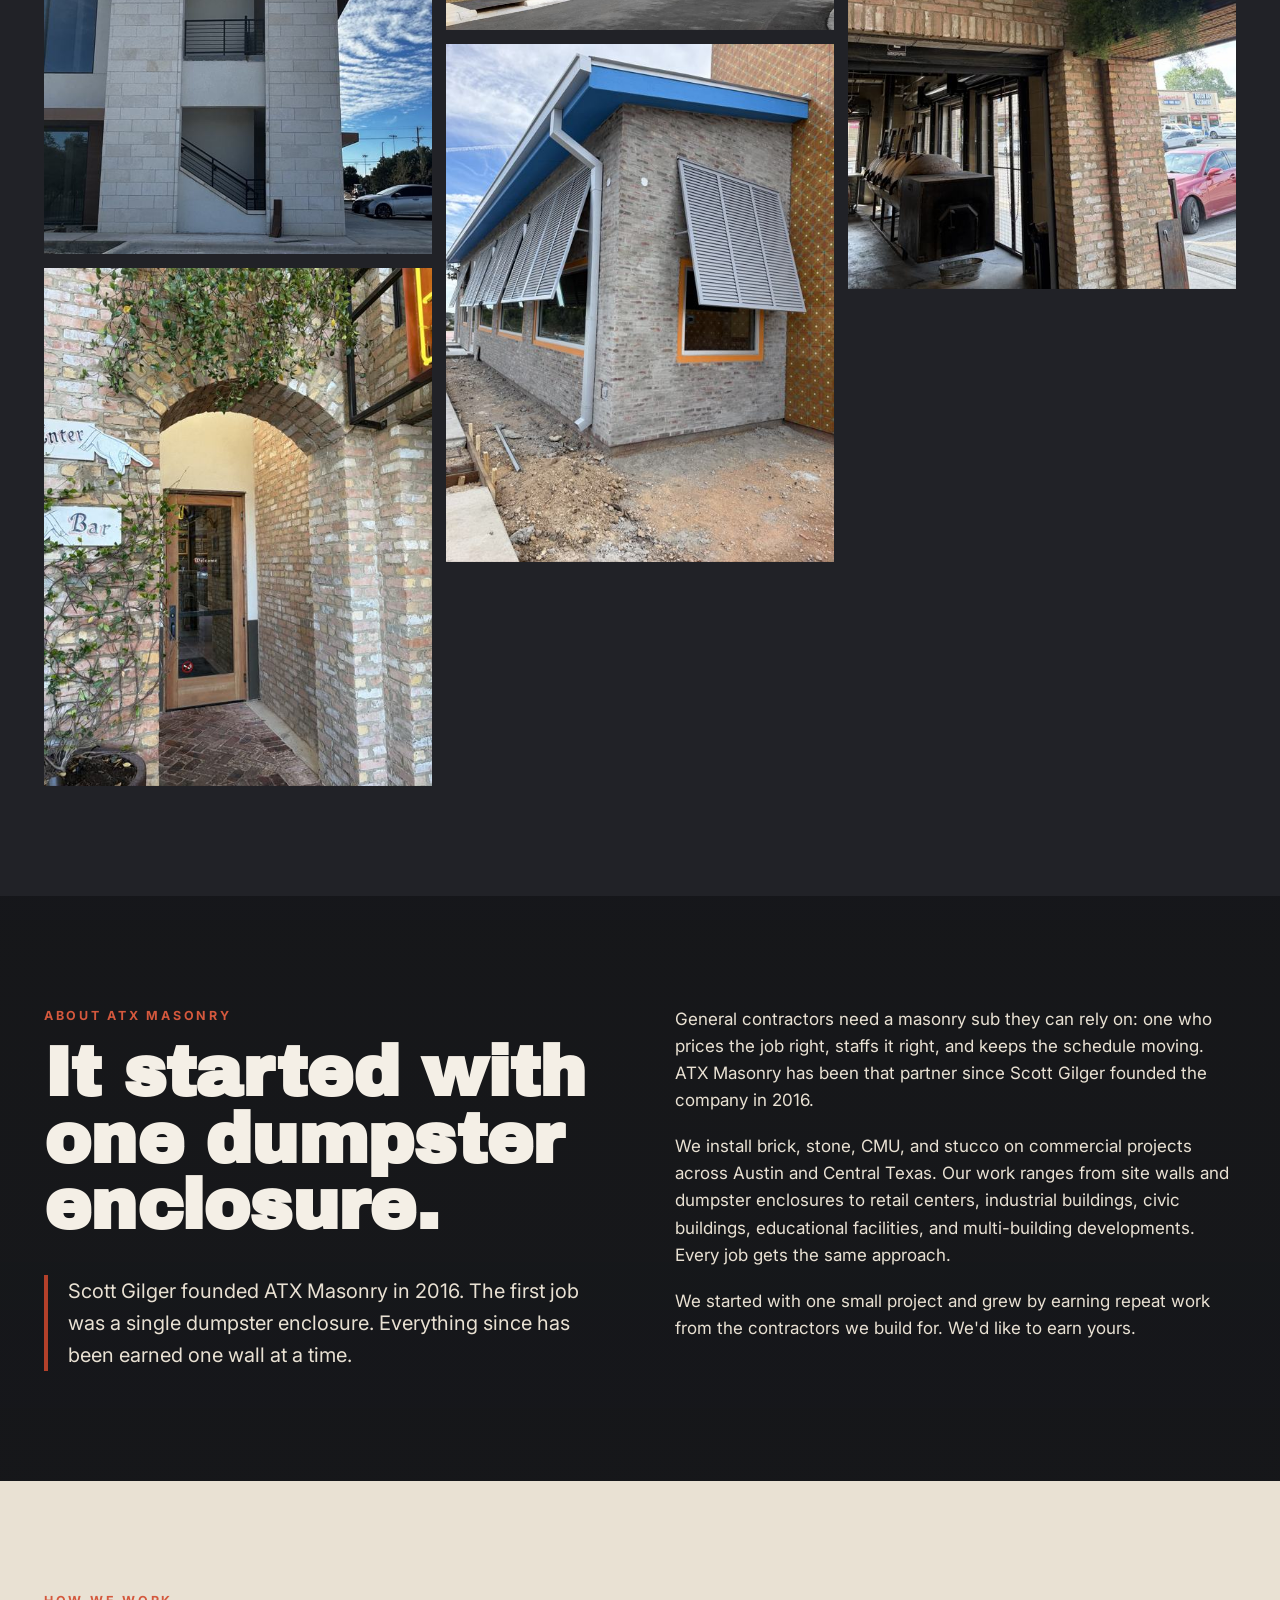
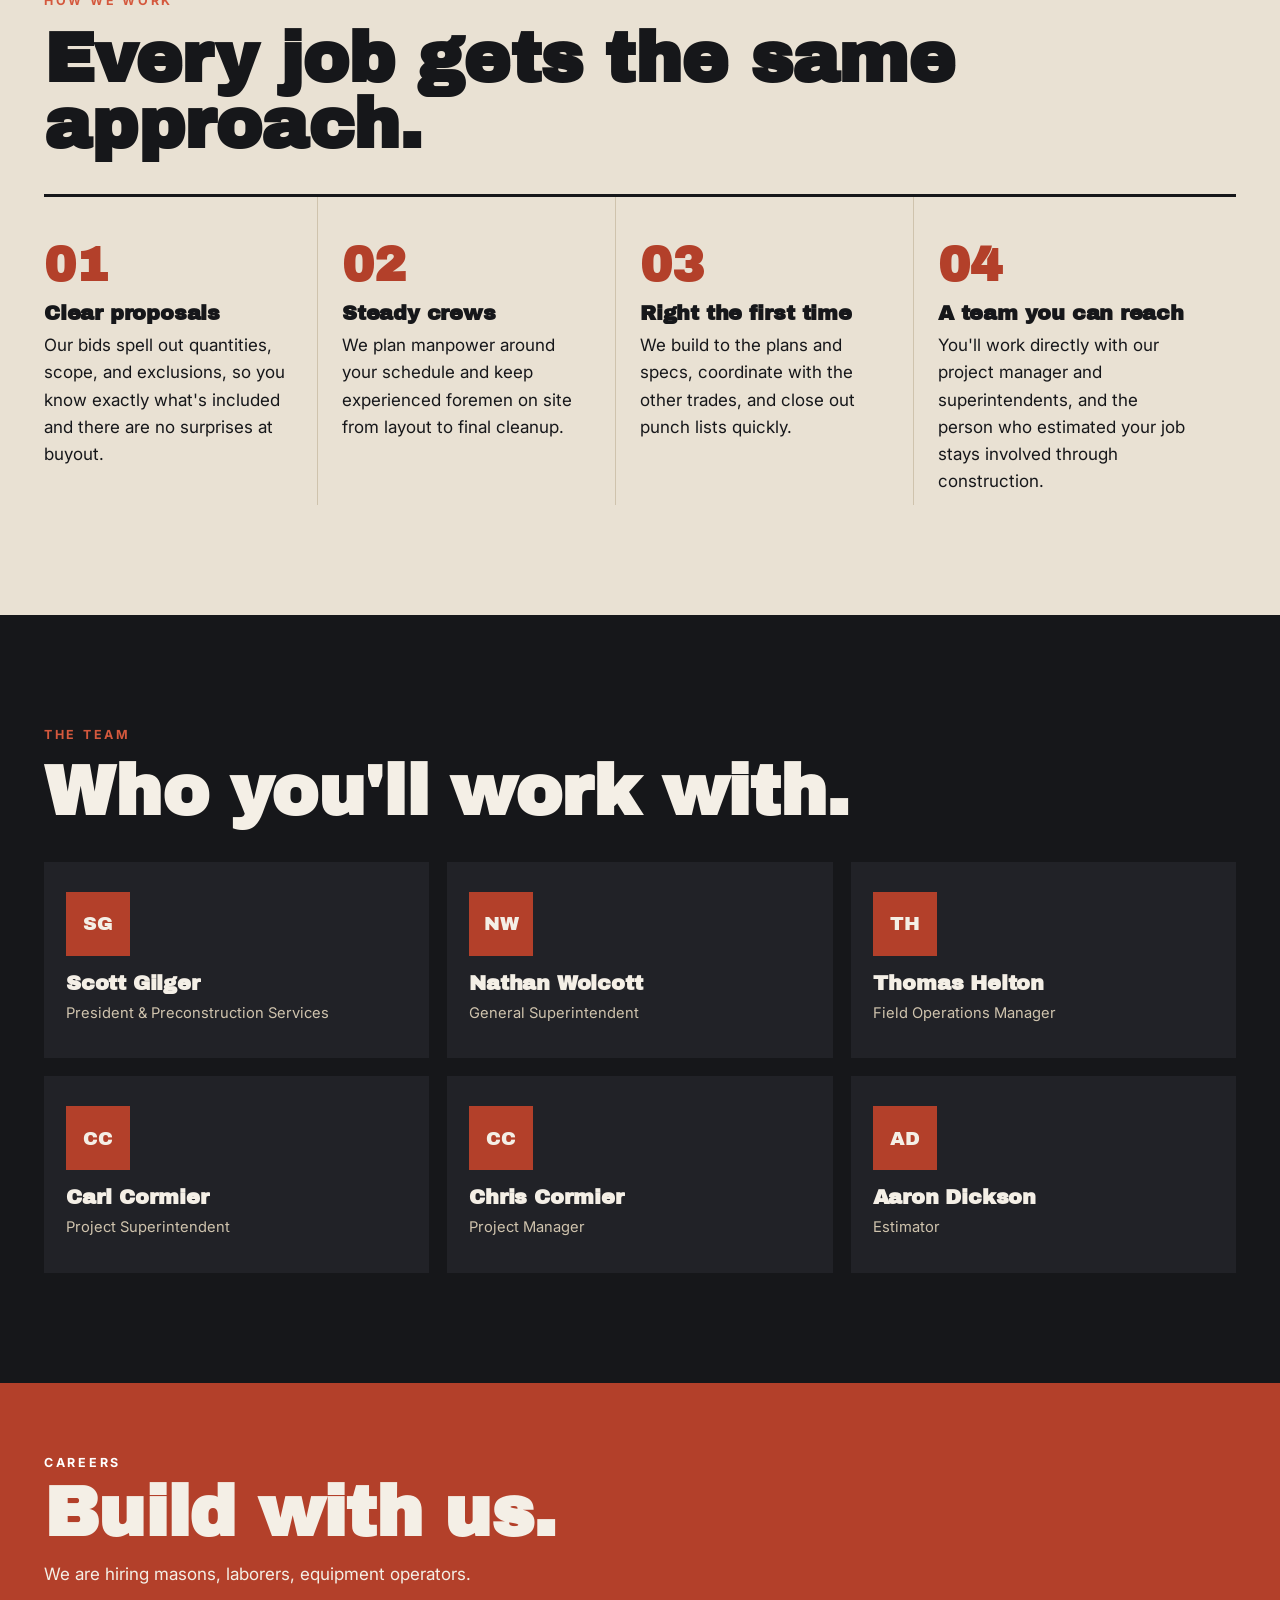
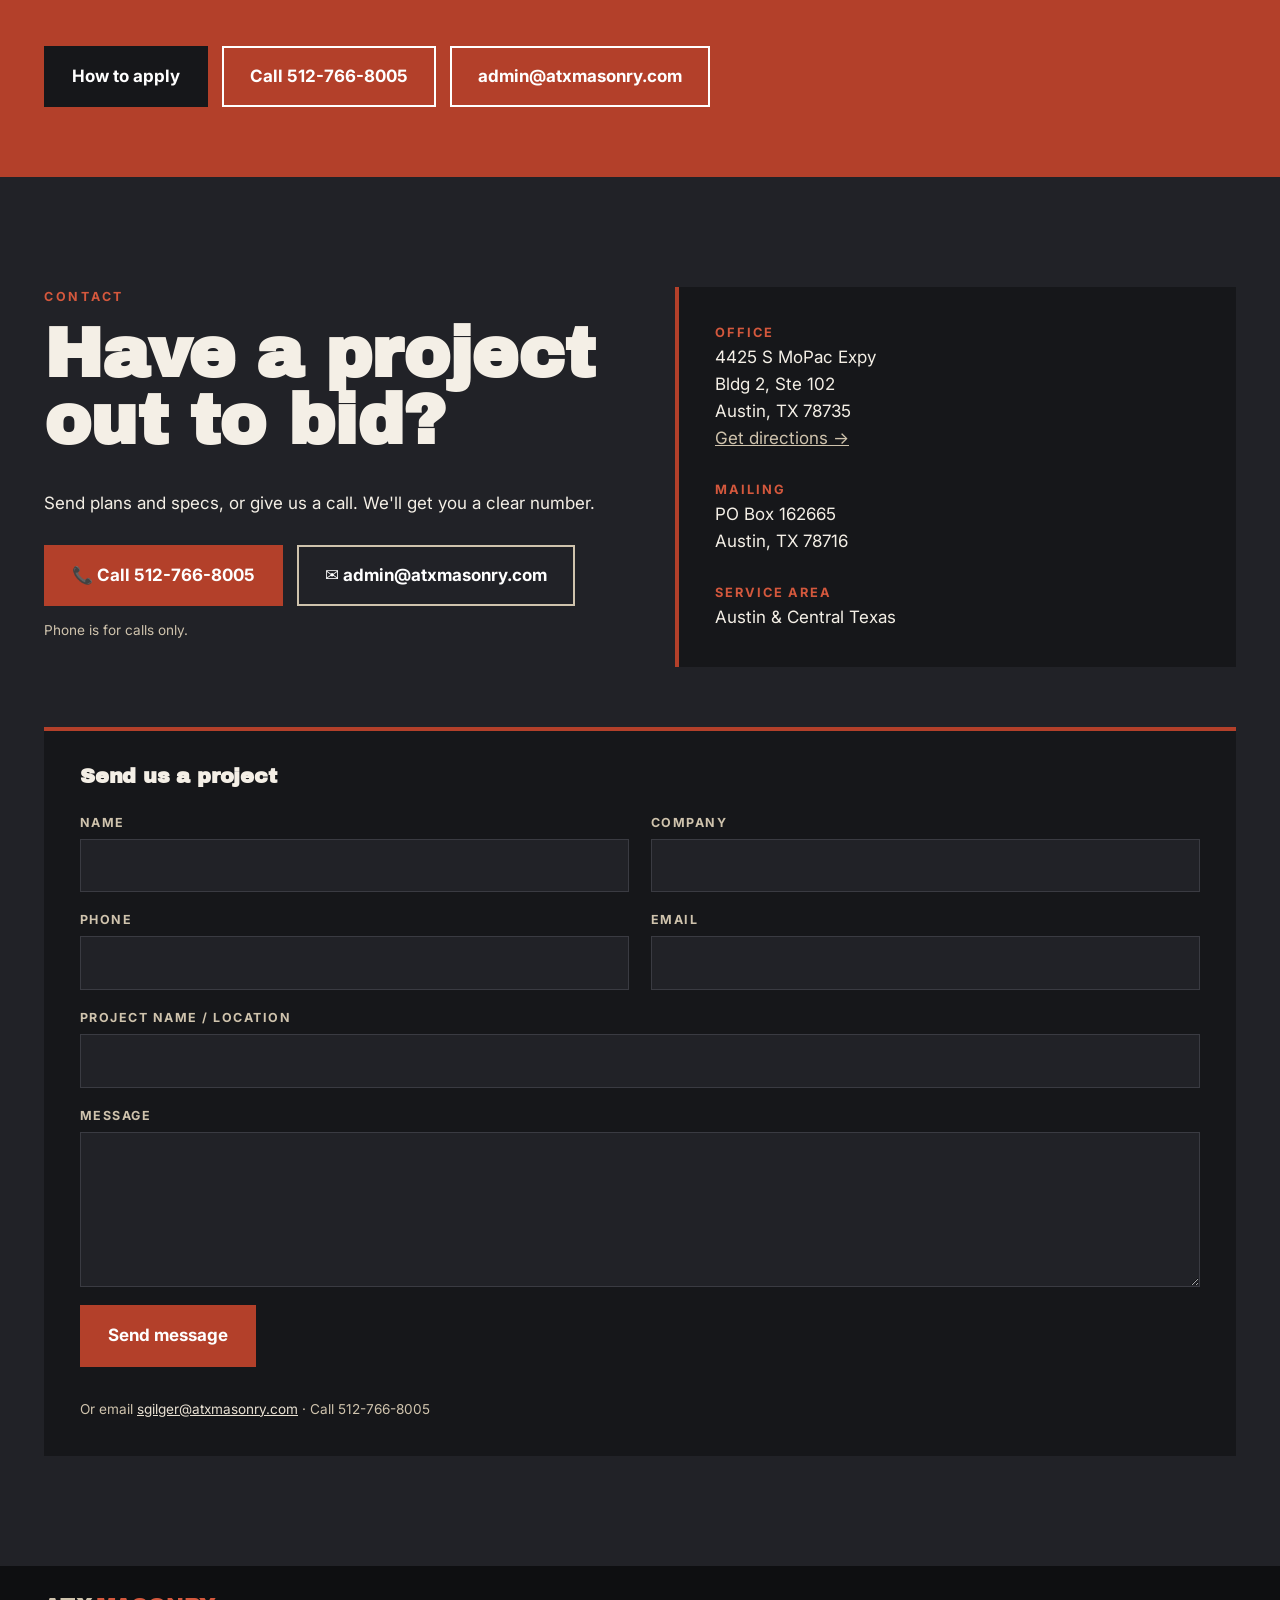
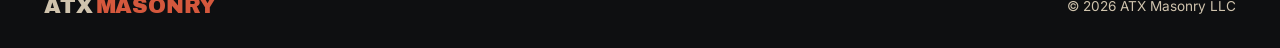
==== commit 8e6ee04c: "Add contact and job application forms (FormSubmit)" ====
--- a/index.html
+++ b/index.html
@@ -72,7 +72,11 @@
 <section id="contact" class="contact"><div class="wrap two"><div class="r"><p class="kicker">Contact</p><h2>Have a project out to bid?</h2><p>Send plans and specs, or give us a call. We'll get you a clear number.</p>
 <div class="cta"><a class="btn" href="tel:+15127668005">📞 Call 512-766-8005</a><a class="btn ghost" href="mailto:admin@atxmasonry.com?subject=Bid%20invitation">✉ admin@atxmasonry.com</a></div><p class="note">Phone is for calls only.</p></div>
 <div class="r info"><div><h4>Office</h4><p>4425 S MoPac Expy<br>Bldg 2, Ste 102<br>Austin, TX 78735</p><a href="https://maps.google.com/?q=4425+S+MoPac+Expy+Bldg+2+Ste+102+Austin+TX+78735">Get directions →</a></div>
-<div><h4>Mailing</h4><p>PO Box 162665<br>Austin, TX 78716</p></div><div><h4>Service area</h4><p>Austin &amp; Central Texas</p></div></div></div></section>
+<div><h4>Mailing</h4><p>PO Box 162665<br>Austin, TX 78716</p></div><div><h4>Service area</h4><p>Austin &amp; Central Texas</p></div></div></div><div class="wrap"><form class="form r" action="https://formsubmit.co/sgilger@atxmasonry.com" method="POST"><h3>Send us a project</h3><input type="hidden" name="_subject" value="ATX website contact"><input type="hidden" name="_next" value="https://atxmasonry.com/thanks.html?f=contact"><input type="hidden" name="_captcha" value="false"><input type="hidden" name="_template" value="table"><input type="text" name="_honey" class="hp" tabindex="-1" autocomplete="off" aria-hidden="true">
+<label>Name<input name="name" required autocomplete="name"></label><label>Company<input name="company" autocomplete="organization"></label>
+<label>Phone<input name="phone" type="tel" autocomplete="tel"></label><label>Email<input name="email" type="email" required autocomplete="email"></label>
+<label class="full">Project name / location<input name="project"></label><label class="full">Message<textarea name="message" rows="5" required></textarea></label>
+<button class="btn" type="submit">Send message</button><p class="note">Or email <a href="mailto:sgilger@atxmasonry.com">sgilger@atxmasonry.com</a> · Call 512-766-8005</p></form></div></section>
 <footer><div class="wrap"><span class="logo">ATX<span>MASONRY</span></span><span>© <script>document.write(new Date().getFullYear())</script> ATX Masonry LLC</span></div></footer>
 <div id="lbx" hidden><button class="x" aria-label="Close">×</button><button class="pv" aria-label="Previous">‹</button><figure><img alt=""><figcaption></figcaption></figure><button class="nx" aria-label="Next">›</button></div>
 <script src="app.js"></script></body></html>
--- a/style.css
+++ b/style.css
@@ -53,3 +53,10 @@
 .cards,.two,.steps{grid-template-columns:1fr}.two{gap:30px}.steps li{border:0;margin:0}.people{grid-template-columns:1fr 1fr}
 .fgrid{grid-template-columns:1fr;grid-template-rows:none}.fgrid a{height:260px}.f1,.f3{grid-row:auto;grid-column:auto}.about{background-attachment:scroll}}
 @media(prefers-reduced-motion:reduce){*{animation:none!important;transition:none!important}.r{opacity:1;transform:none}}
+.form{margin-top:60px;background:var(--ch);border-top:4px solid var(--br);padding:36px;display:grid;grid-template-columns:1fr 1fr;gap:18px 22px}
+.form h3,.form .full,.form .note,.form button{grid-column:1/-1}.form button{justify-self:start;cursor:pointer;font:inherit;font-weight:700}
+.form label{display:flex;flex-direction:column;gap:6px;font-size:.78rem;font-weight:700;letter-spacing:.12em;text-transform:uppercase;color:var(--ls2)}
+.form input,.form select,.form textarea{font:inherit;font-size:1rem;color:var(--tx);background:var(--ch2);border:1px solid #3a3b42;padding:13px 14px;border-radius:0;text-transform:none;letter-spacing:0}
+.form input:focus,.form select:focus,.form textarea:focus{outline:2px solid var(--br2);border-color:transparent}.form .note a{color:var(--ls)}
+.hp{position:absolute!important;left:-9999px;height:0;width:0;opacity:0}
+@media(max-width:700px){.form{grid-template-columns:1fr;padding:24px}}
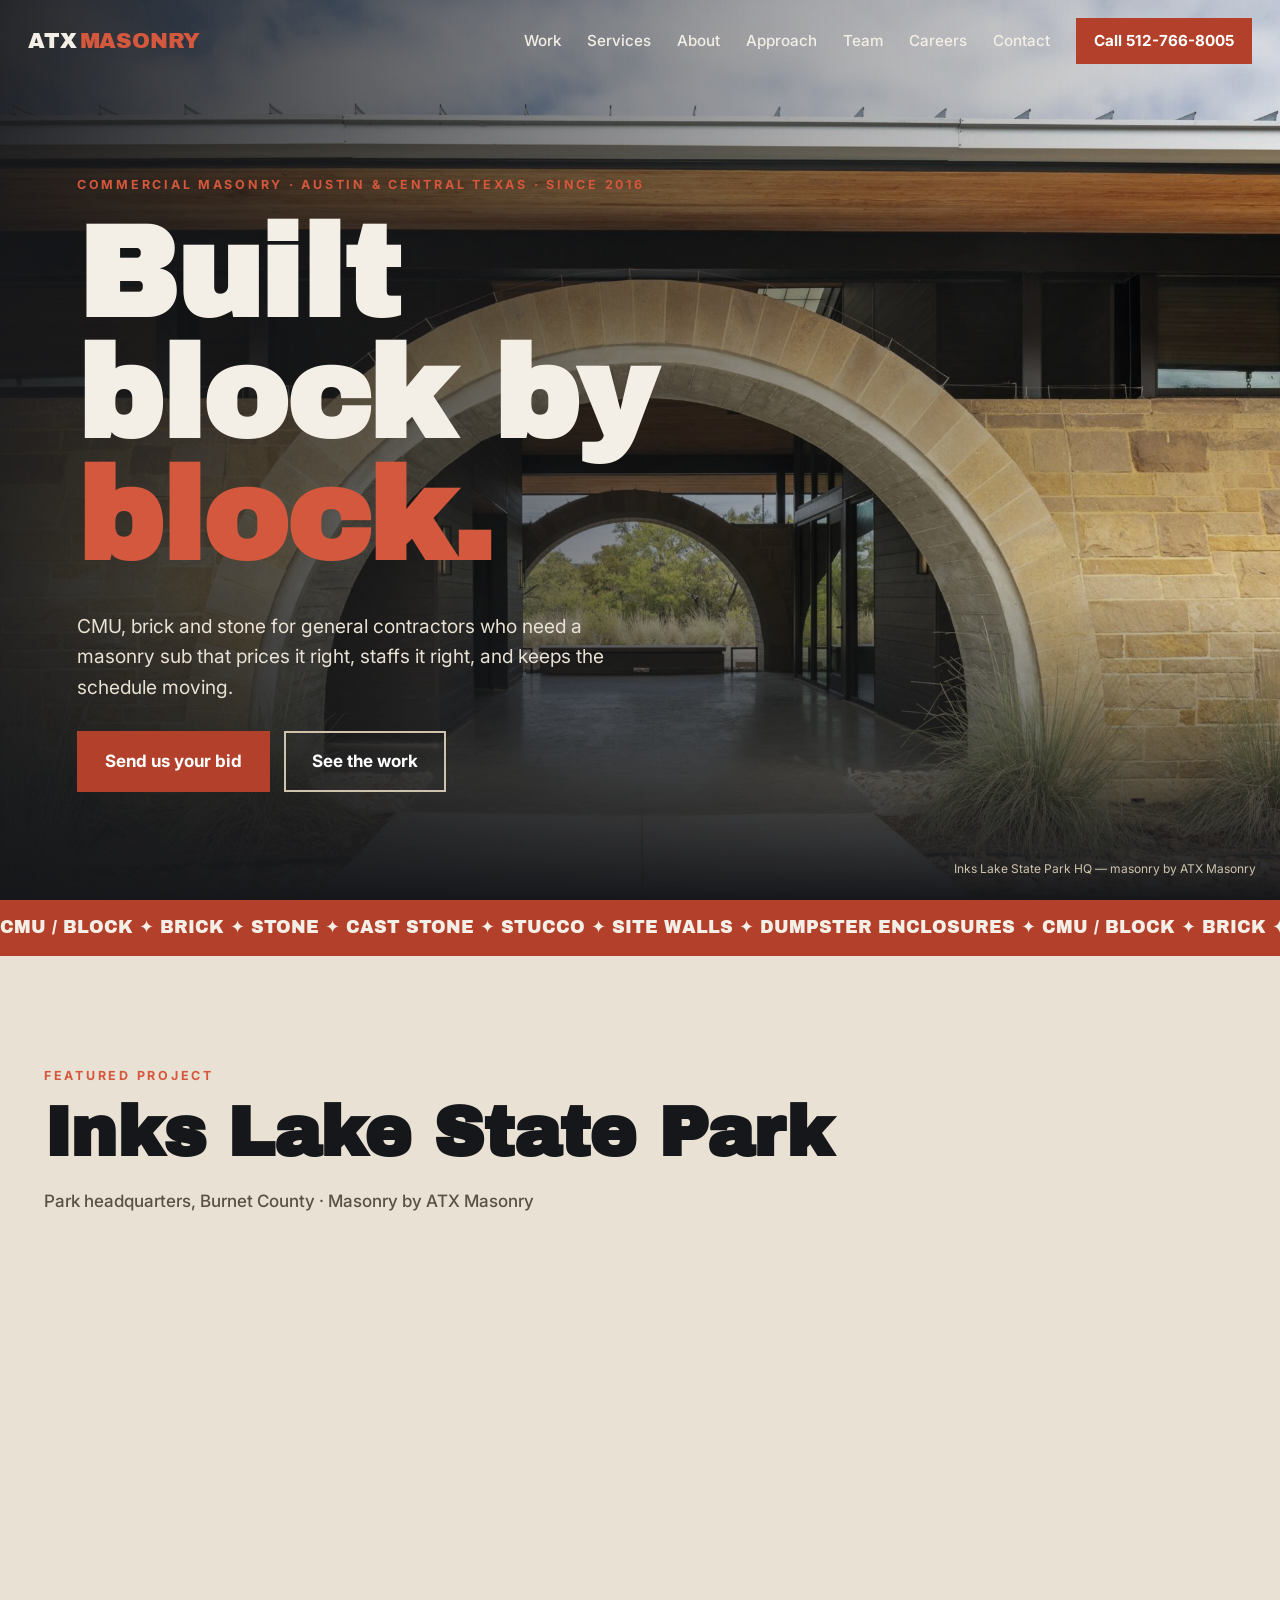
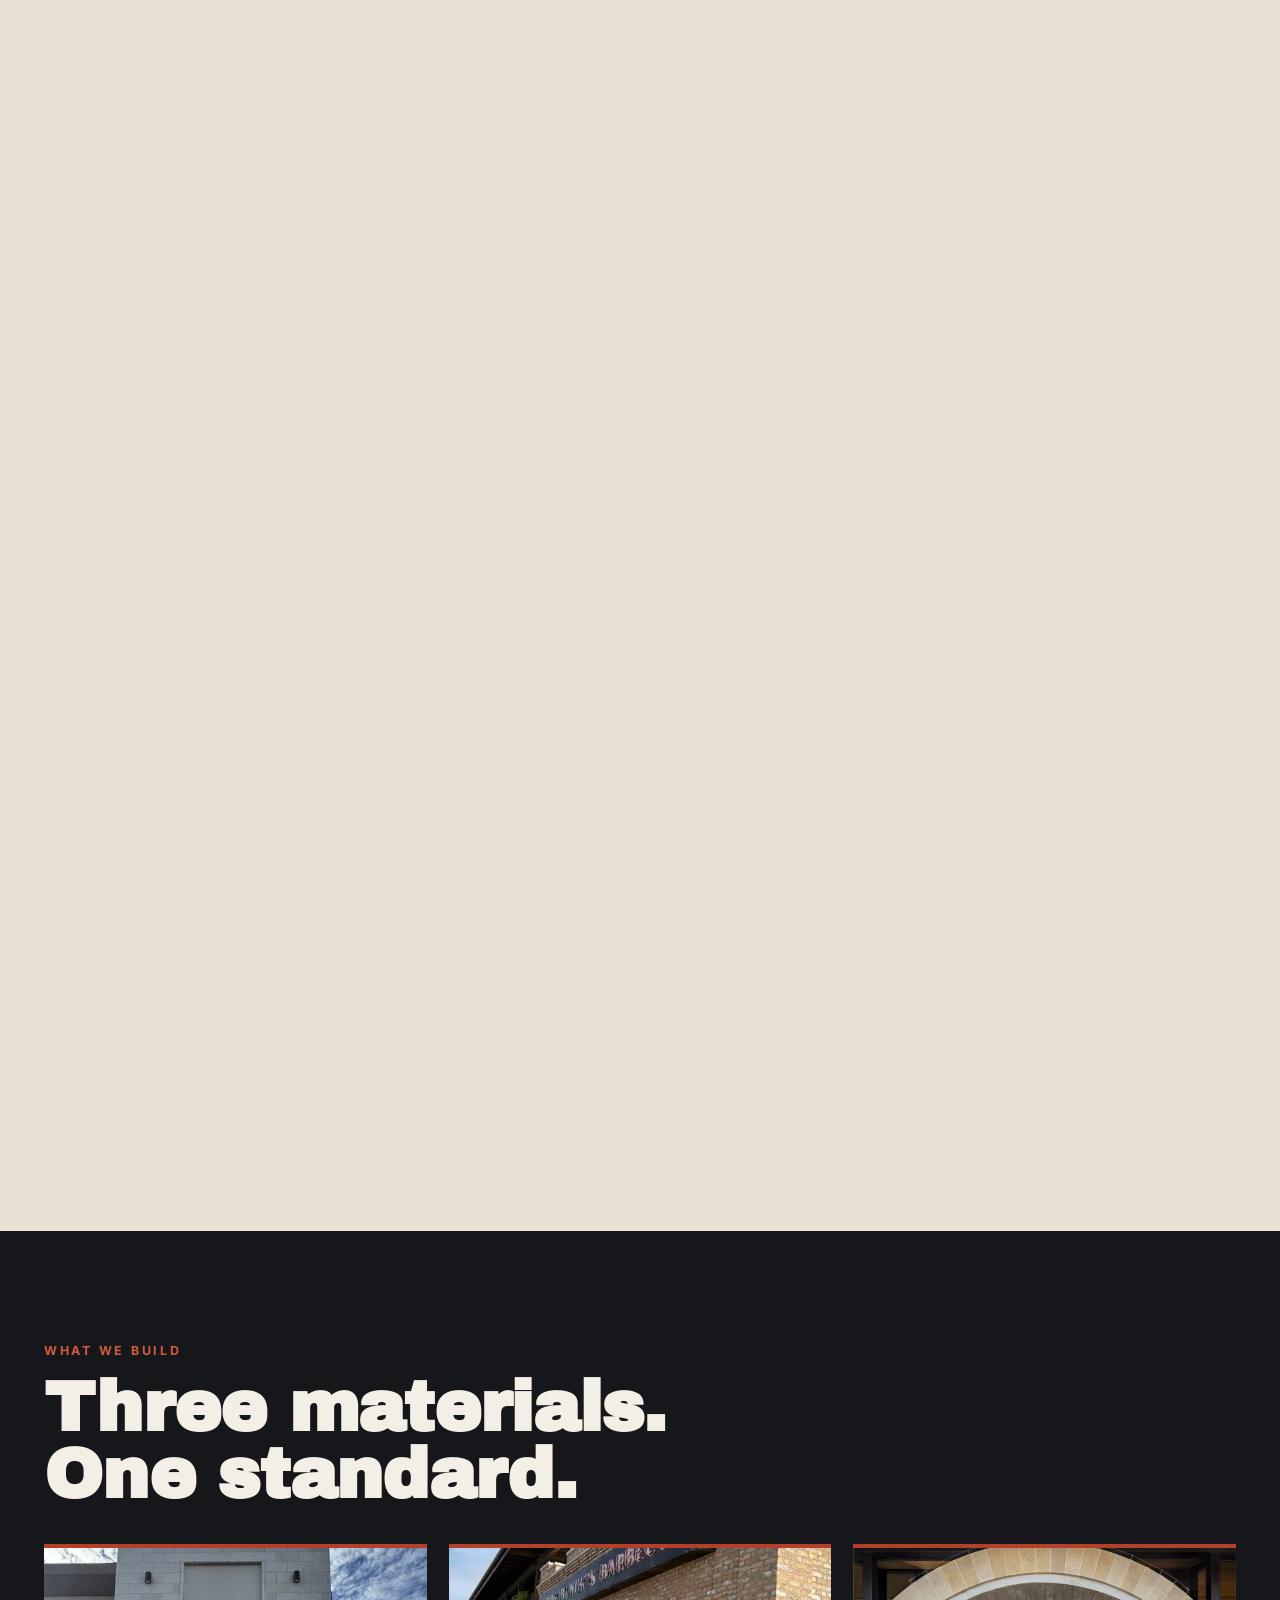
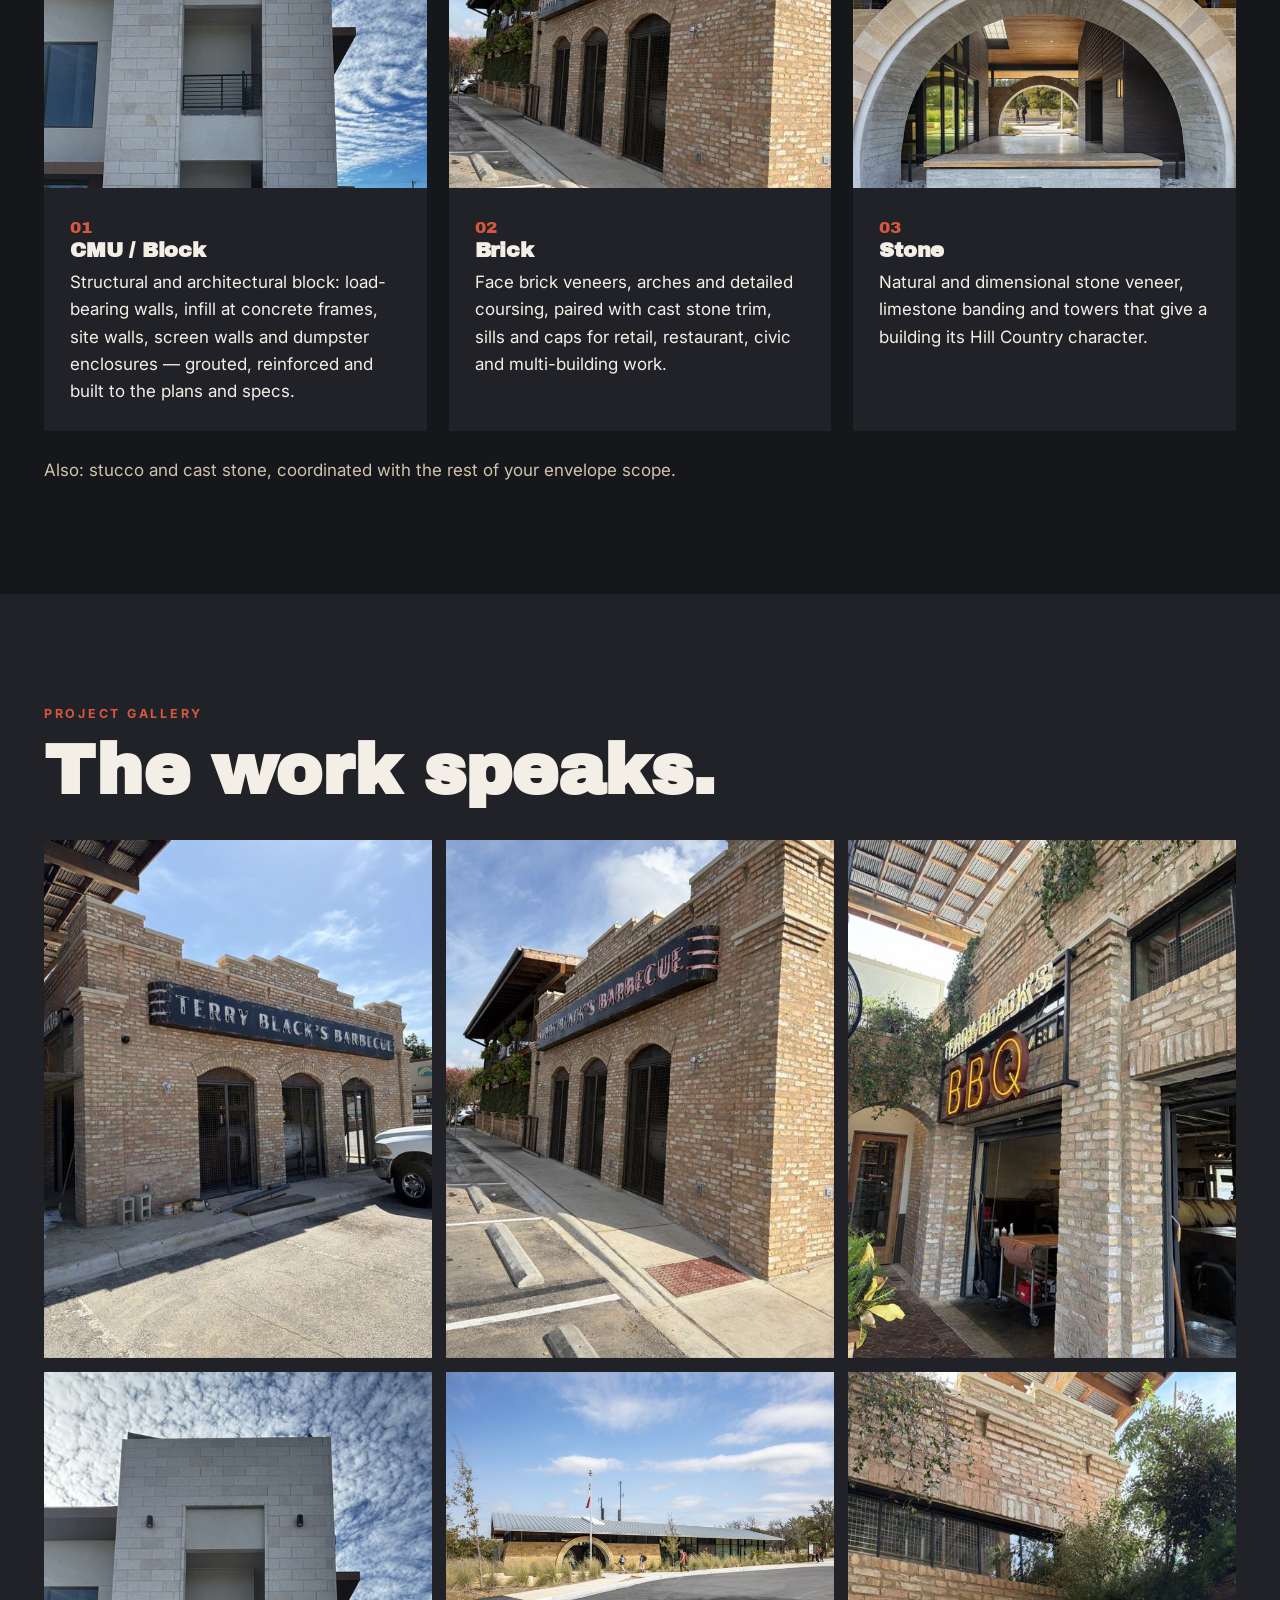
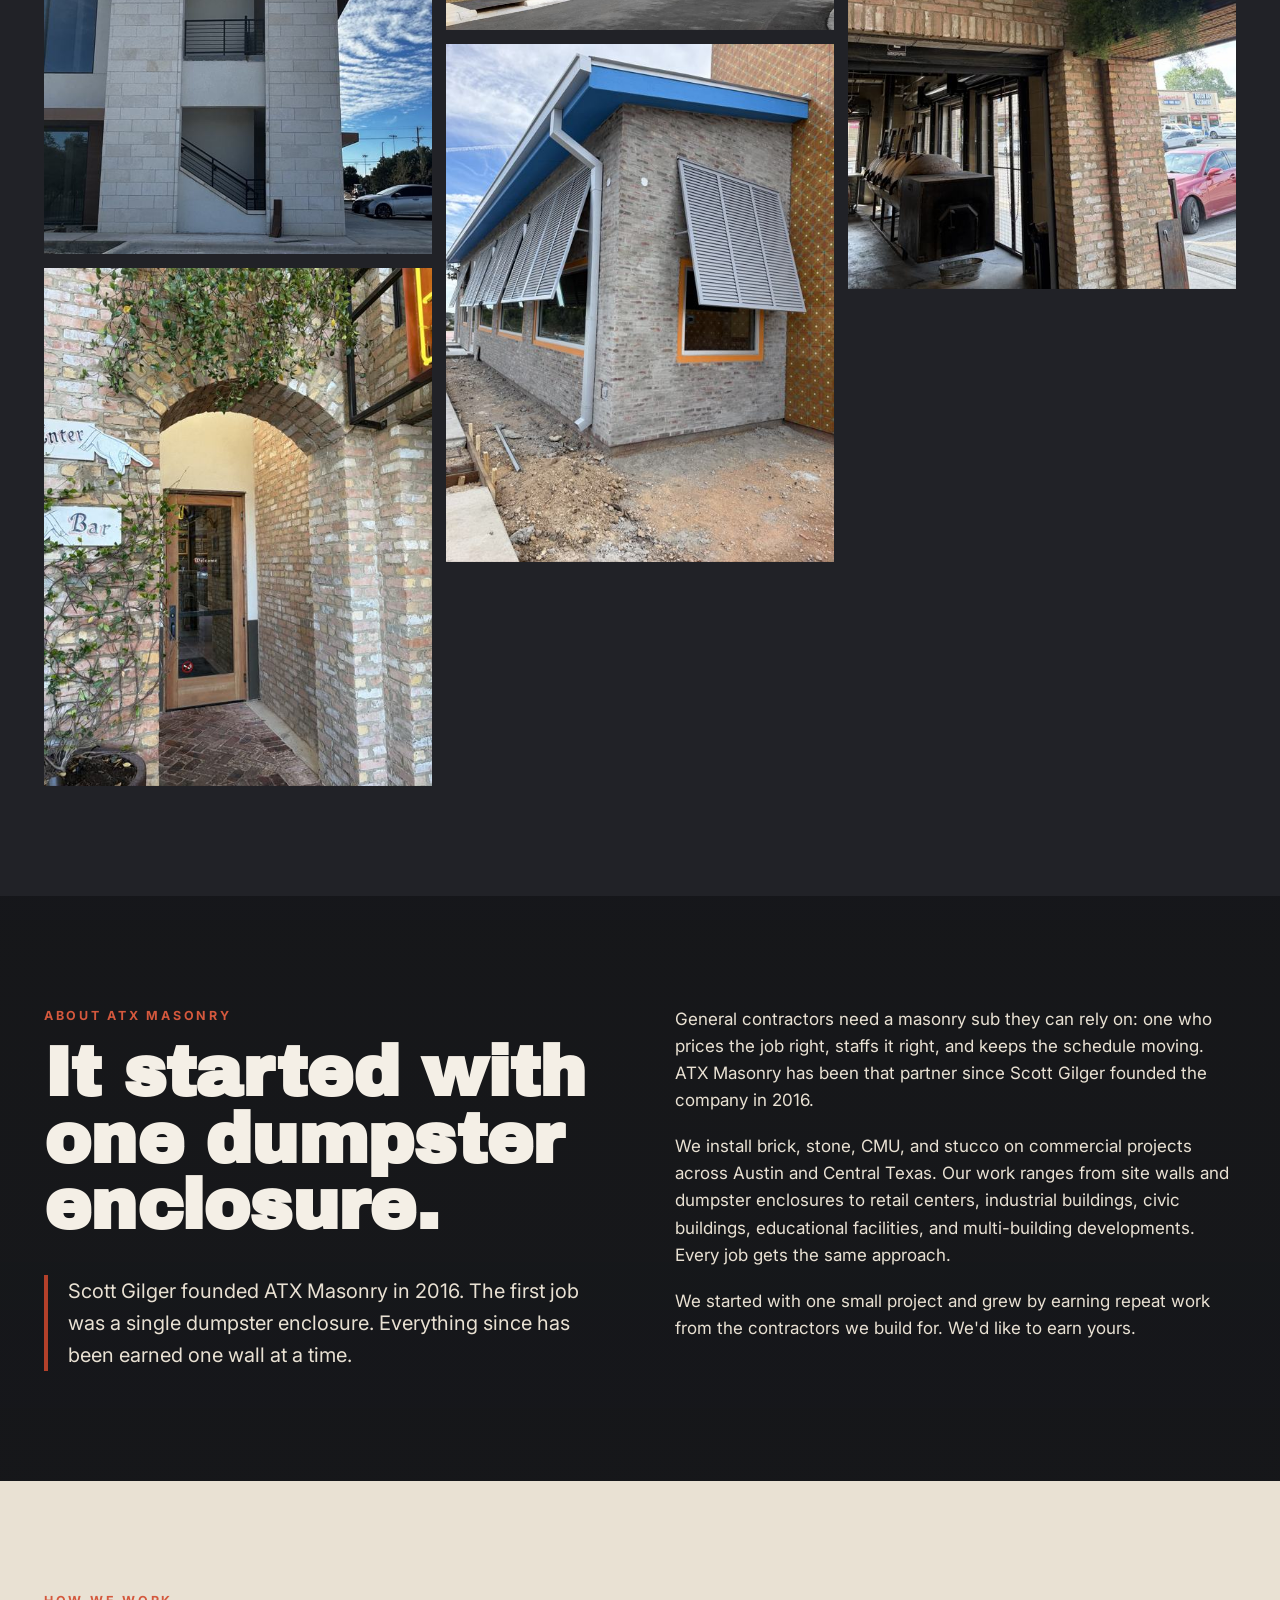
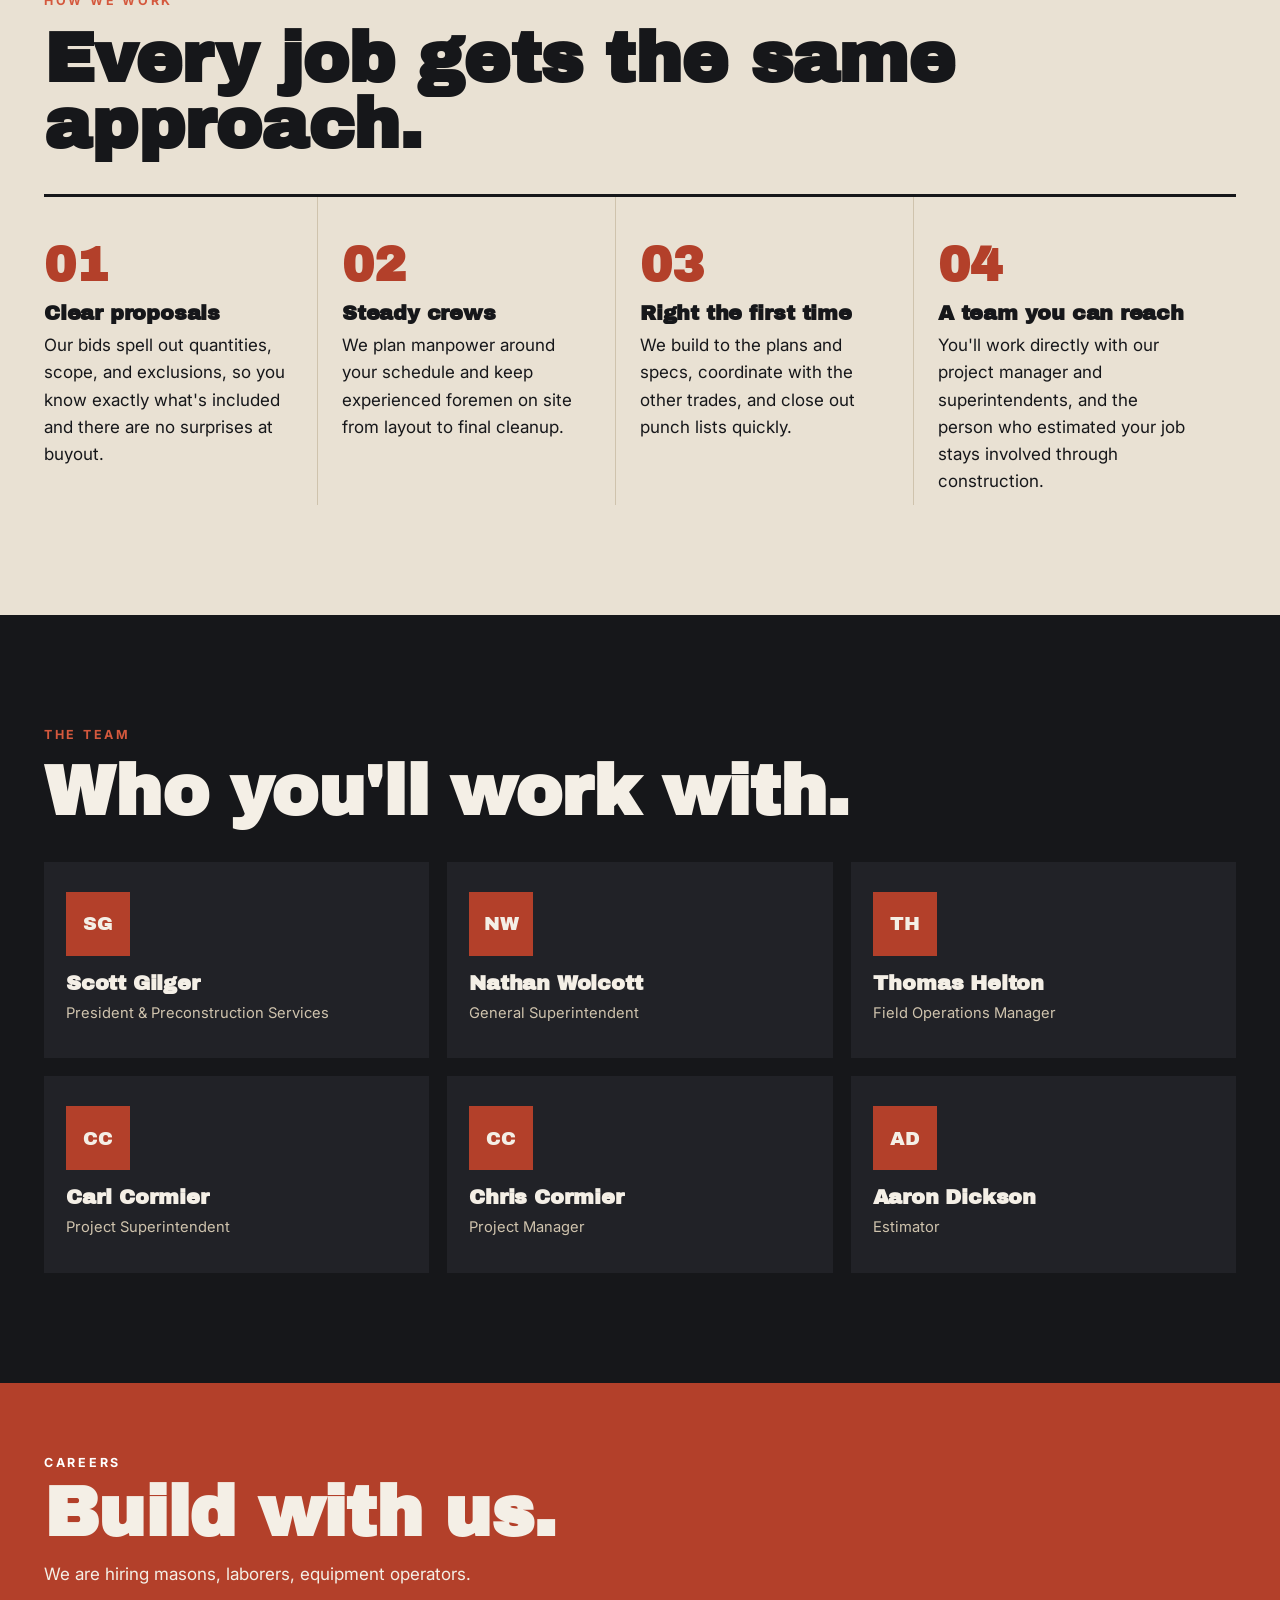
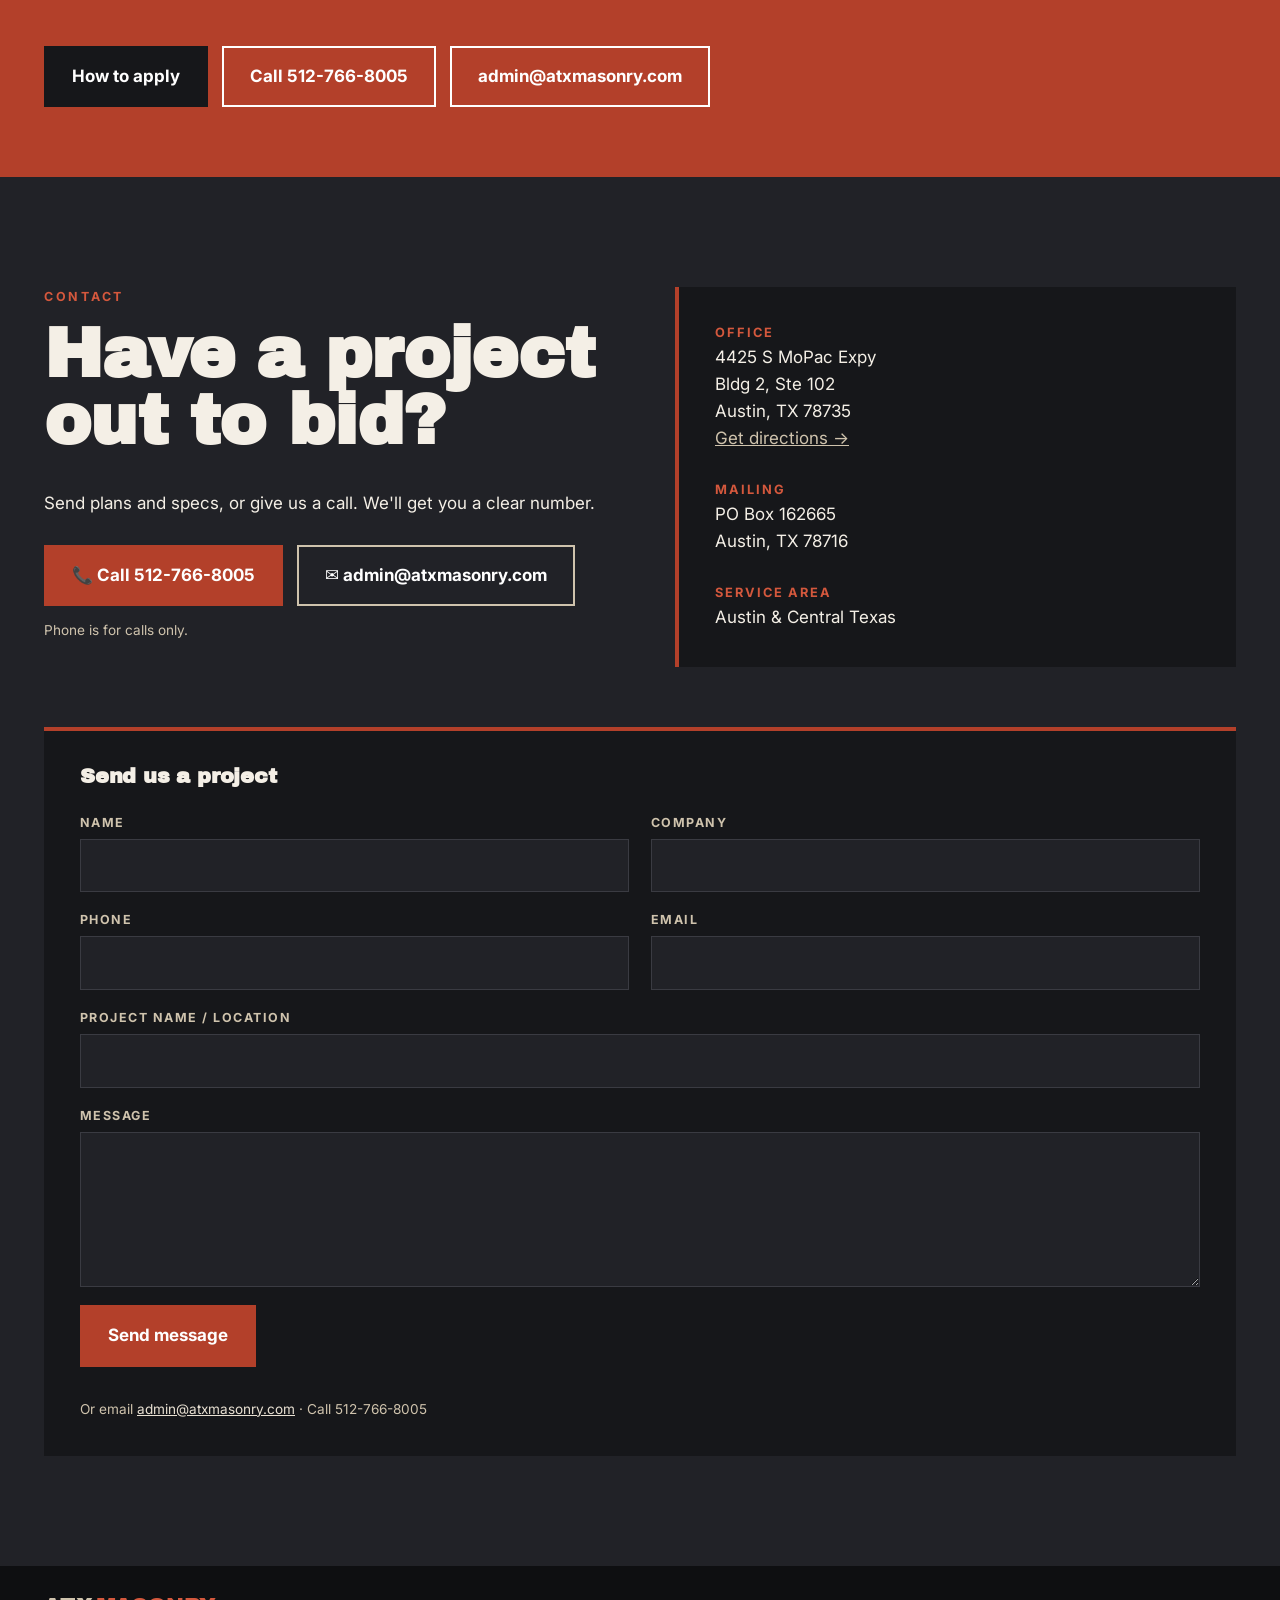
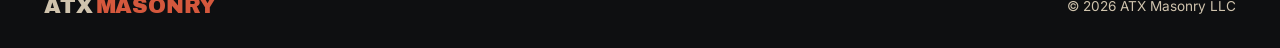
==== commit 60c0cc26: "Public email back to admin@" ====
--- a/index.html
+++ b/index.html
@@ -72,11 +72,11 @@
 <section id="contact" class="contact"><div class="wrap two"><div class="r"><p class="kicker">Contact</p><h2>Have a project out to bid?</h2><p>Send plans and specs, or give us a call. We'll get you a clear number.</p>
 <div class="cta"><a class="btn" href="tel:+15127668005">📞 Call 512-766-8005</a><a class="btn ghost" href="mailto:admin@atxmasonry.com?subject=Bid%20invitation">✉ admin@atxmasonry.com</a></div><p class="note">Phone is for calls only.</p></div>
 <div class="r info"><div><h4>Office</h4><p>4425 S MoPac Expy<br>Bldg 2, Ste 102<br>Austin, TX 78735</p><a href="https://maps.google.com/?q=4425+S+MoPac+Expy+Bldg+2+Ste+102+Austin+TX+78735">Get directions →</a></div>
-<div><h4>Mailing</h4><p>PO Box 162665<br>Austin, TX 78716</p></div><div><h4>Service area</h4><p>Austin &amp; Central Texas</p></div></div></div><div class="wrap"><form class="form r" action="https://formsubmit.co/sgilger@atxmasonry.com" method="POST"><h3>Send us a project</h3><input type="hidden" name="_subject" value="ATX website contact"><input type="hidden" name="_next" value="https://atxmasonry.com/thanks.html?f=contact"><input type="hidden" name="_captcha" value="false"><input type="hidden" name="_template" value="table"><input type="text" name="_honey" class="hp" tabindex="-1" autocomplete="off" aria-hidden="true">
+<div><h4>Mailing</h4><p>PO Box 162665<br>Austin, TX 78716</p></div><div><h4>Service area</h4><p>Austin &amp; Central Texas</p></div></div></div><div class="wrap"><form class="form r" action="https://formsubmit.co/7a70fd81e9af94bd068255352b33c9df" method="POST"><h3>Send us a project</h3><input type="hidden" name="_subject" value="ATX website contact"><input type="hidden" name="_next" value="https://atxmasonry.com/thanks.html?f=contact"><input type="hidden" name="_captcha" value="false"><input type="hidden" name="_template" value="table"><input type="text" name="_honey" class="hp" tabindex="-1" autocomplete="off" aria-hidden="true">
 <label>Name<input name="name" required autocomplete="name"></label><label>Company<input name="company" autocomplete="organization"></label>
 <label>Phone<input name="phone" type="tel" autocomplete="tel"></label><label>Email<input name="email" type="email" required autocomplete="email"></label>
 <label class="full">Project name / location<input name="project"></label><label class="full">Message<textarea name="message" rows="5" required></textarea></label>
-<button class="btn" type="submit">Send message</button><p class="note">Or email <a href="mailto:sgilger@atxmasonry.com">sgilger@atxmasonry.com</a> · Call 512-766-8005</p></form></div></section>
+<button class="btn" type="submit">Send message</button><p class="note">Or email <a href="mailto:admin@atxmasonry.com">admin@atxmasonry.com</a> · Call 512-766-8005</p></form></div></section>
 <footer><div class="wrap"><span class="logo">ATX<span>MASONRY</span></span><span>© <script>document.write(new Date().getFullYear())</script> ATX Masonry LLC</span></div></footer>
 <div id="lbx" hidden><button class="x" aria-label="Close">×</button><button class="pv" aria-label="Previous">‹</button><figure><img alt=""><figcaption></figcaption></figure><button class="nx" aria-label="Next">›</button></div>
 <script src="app.js"></script></body></html>
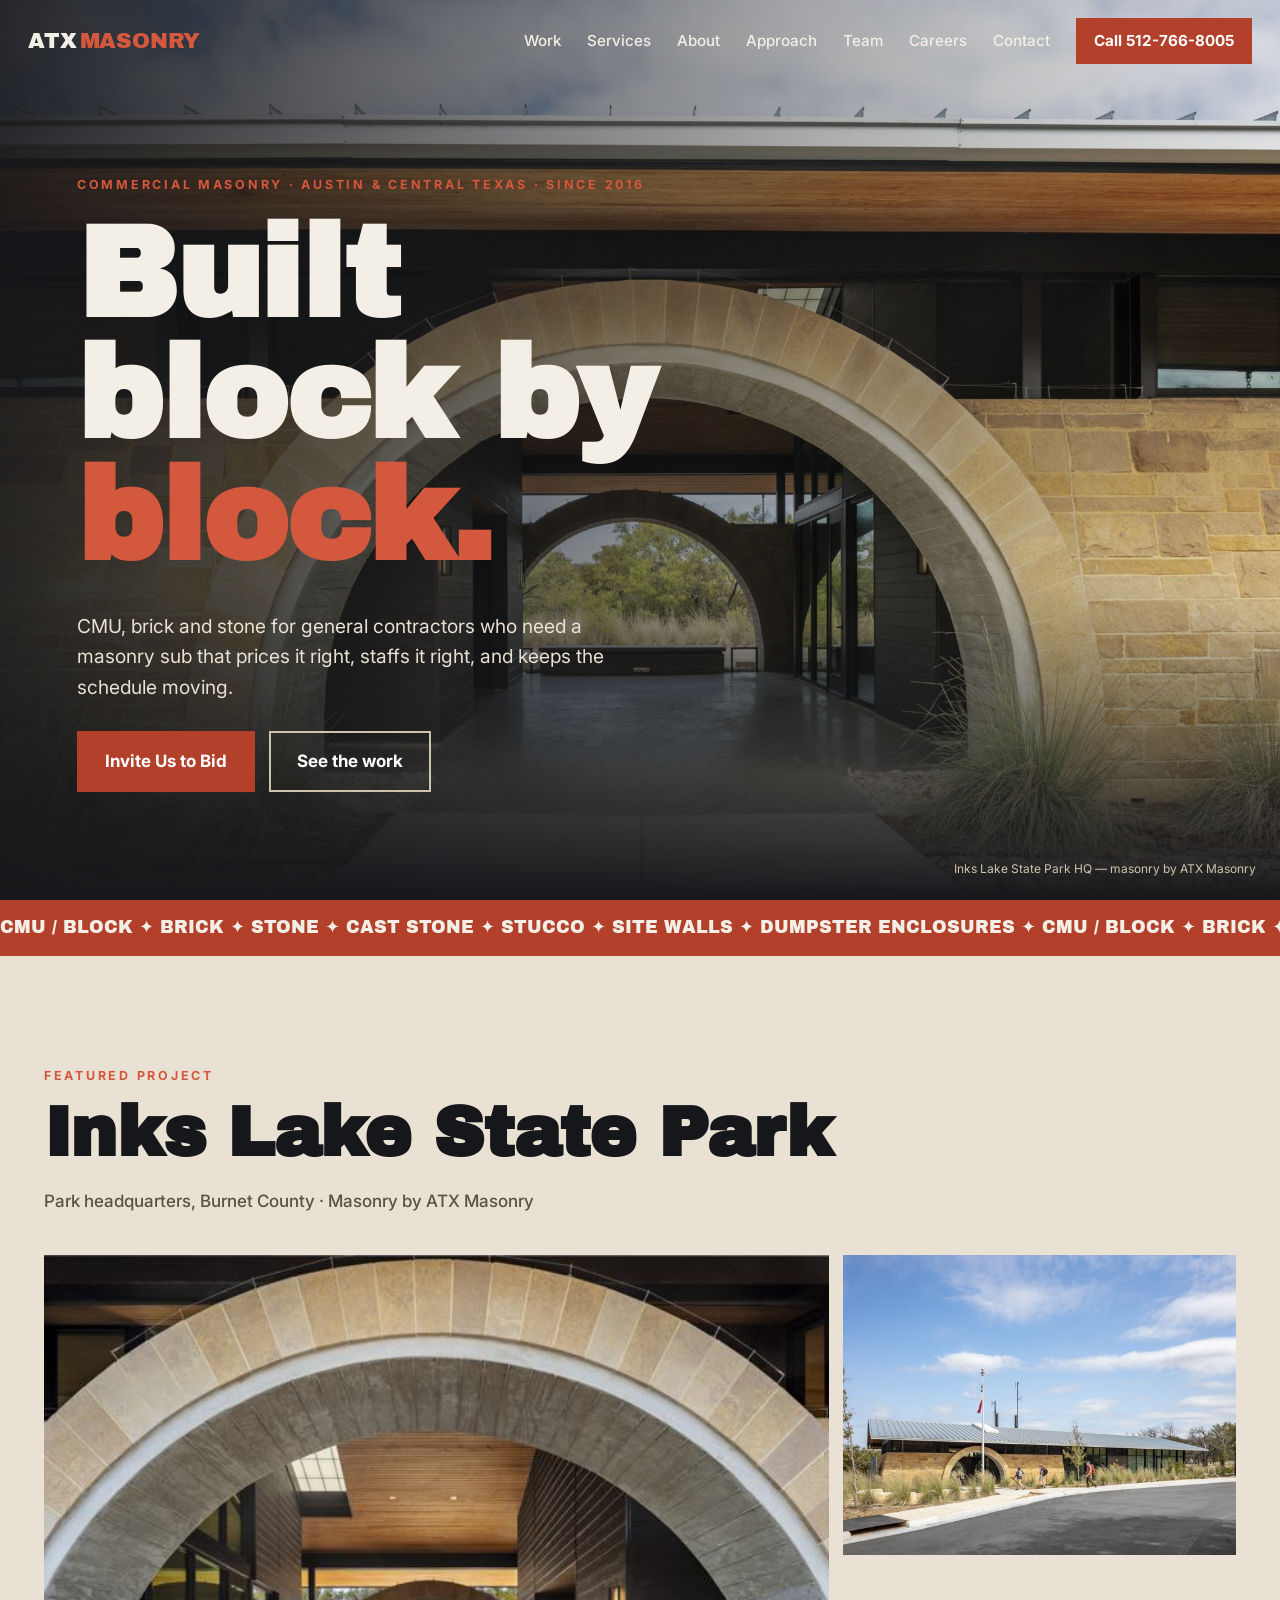
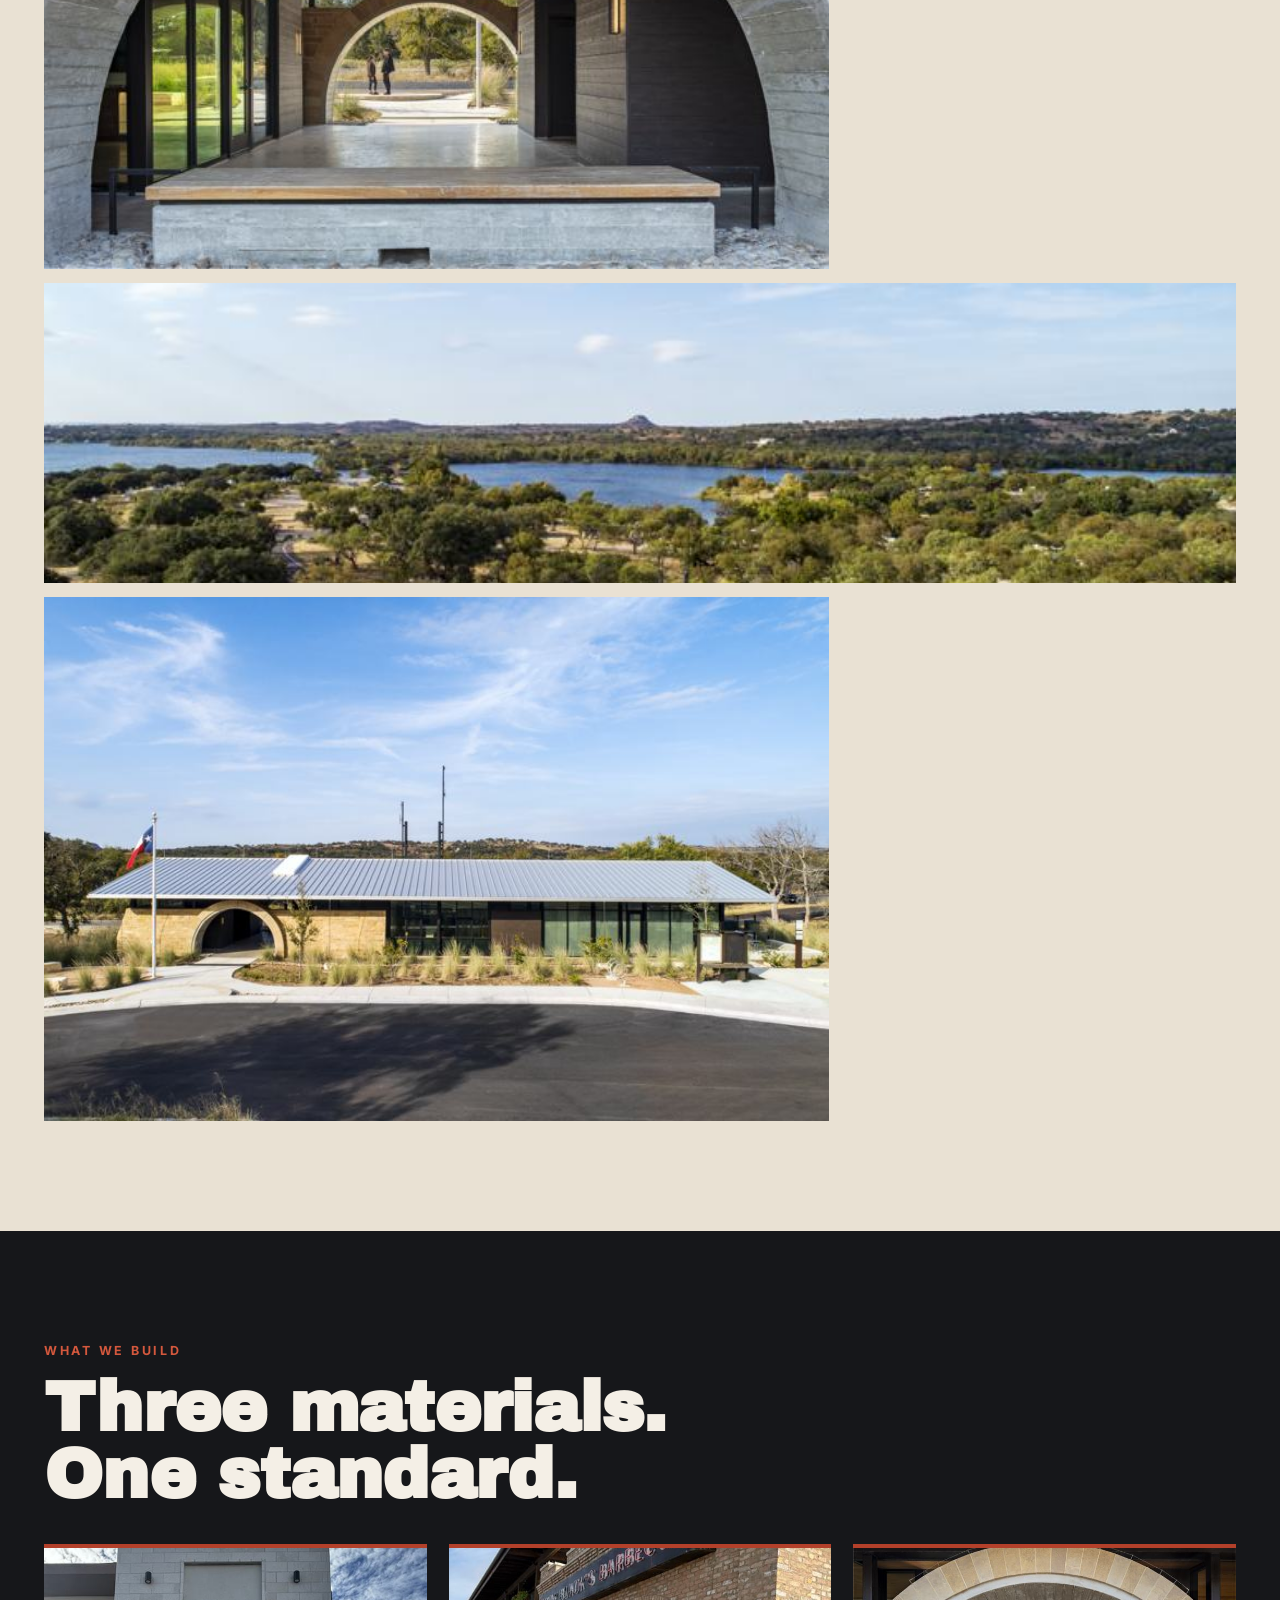
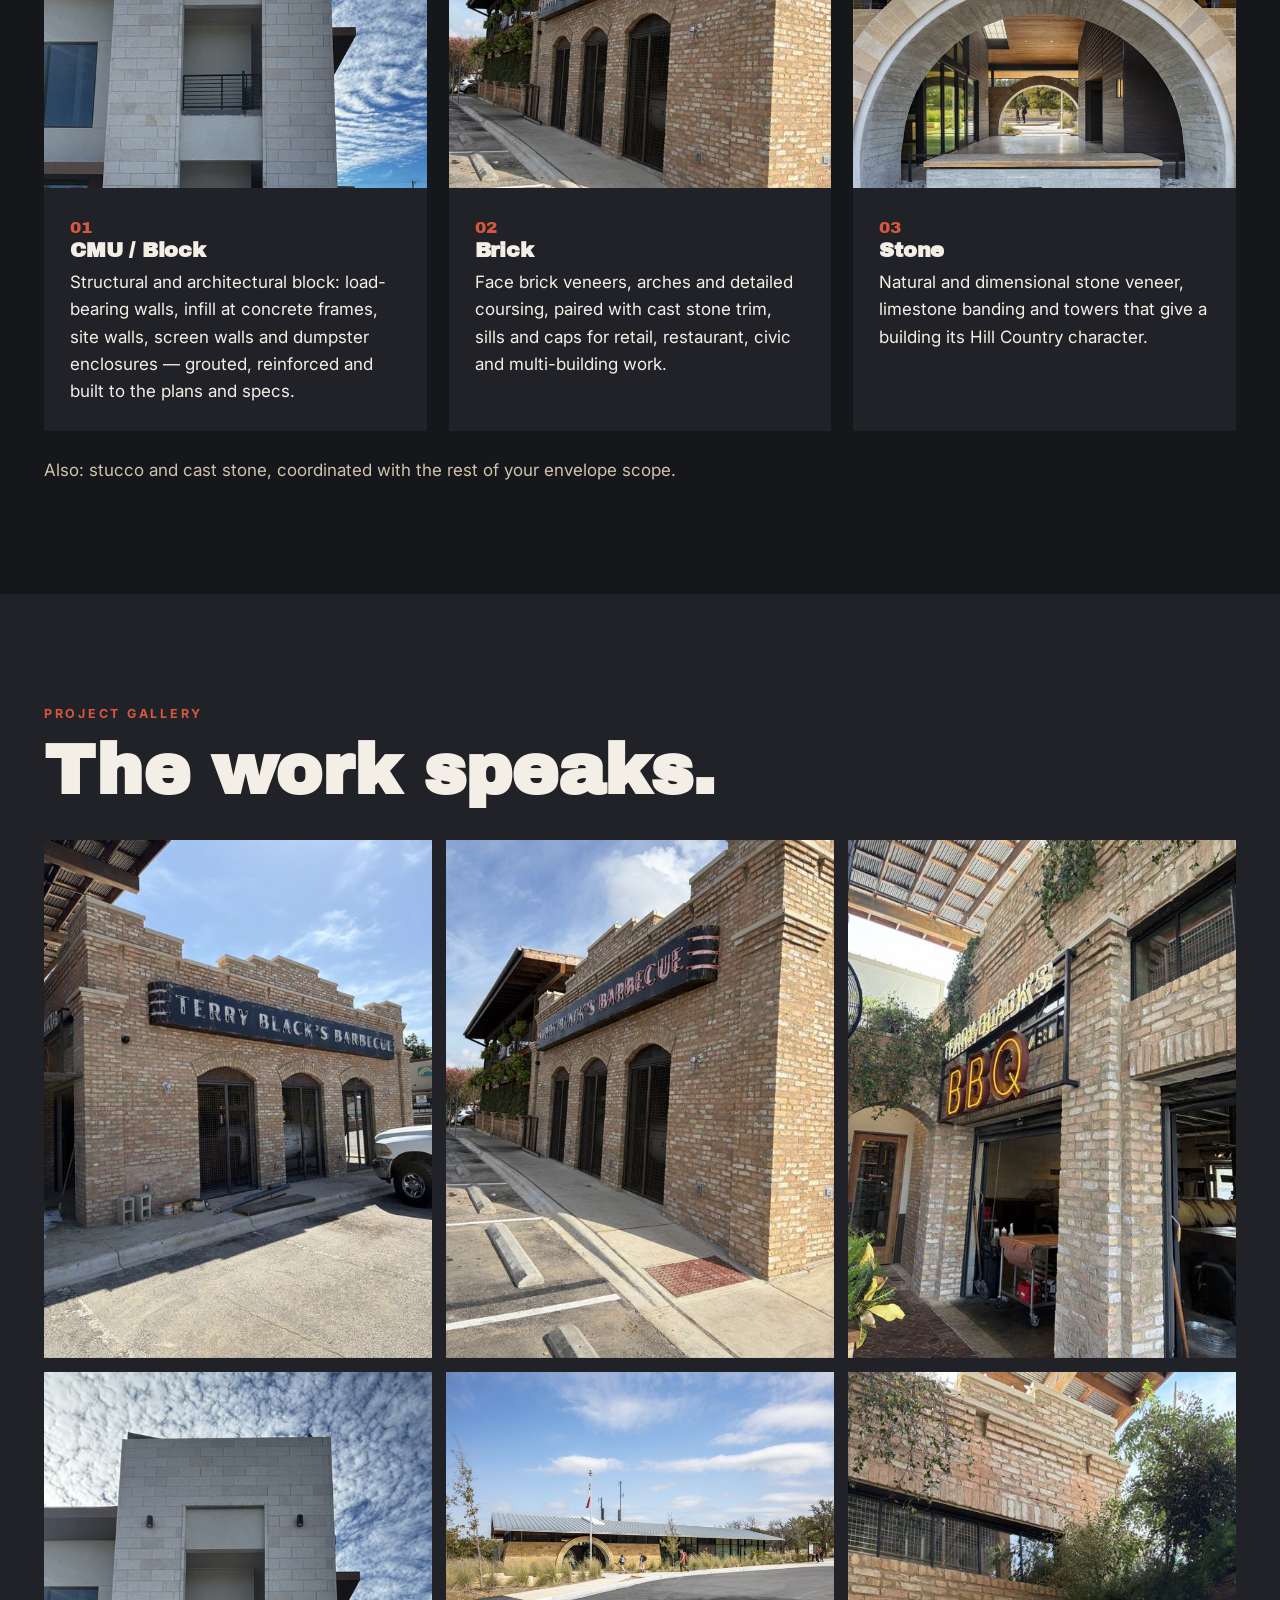
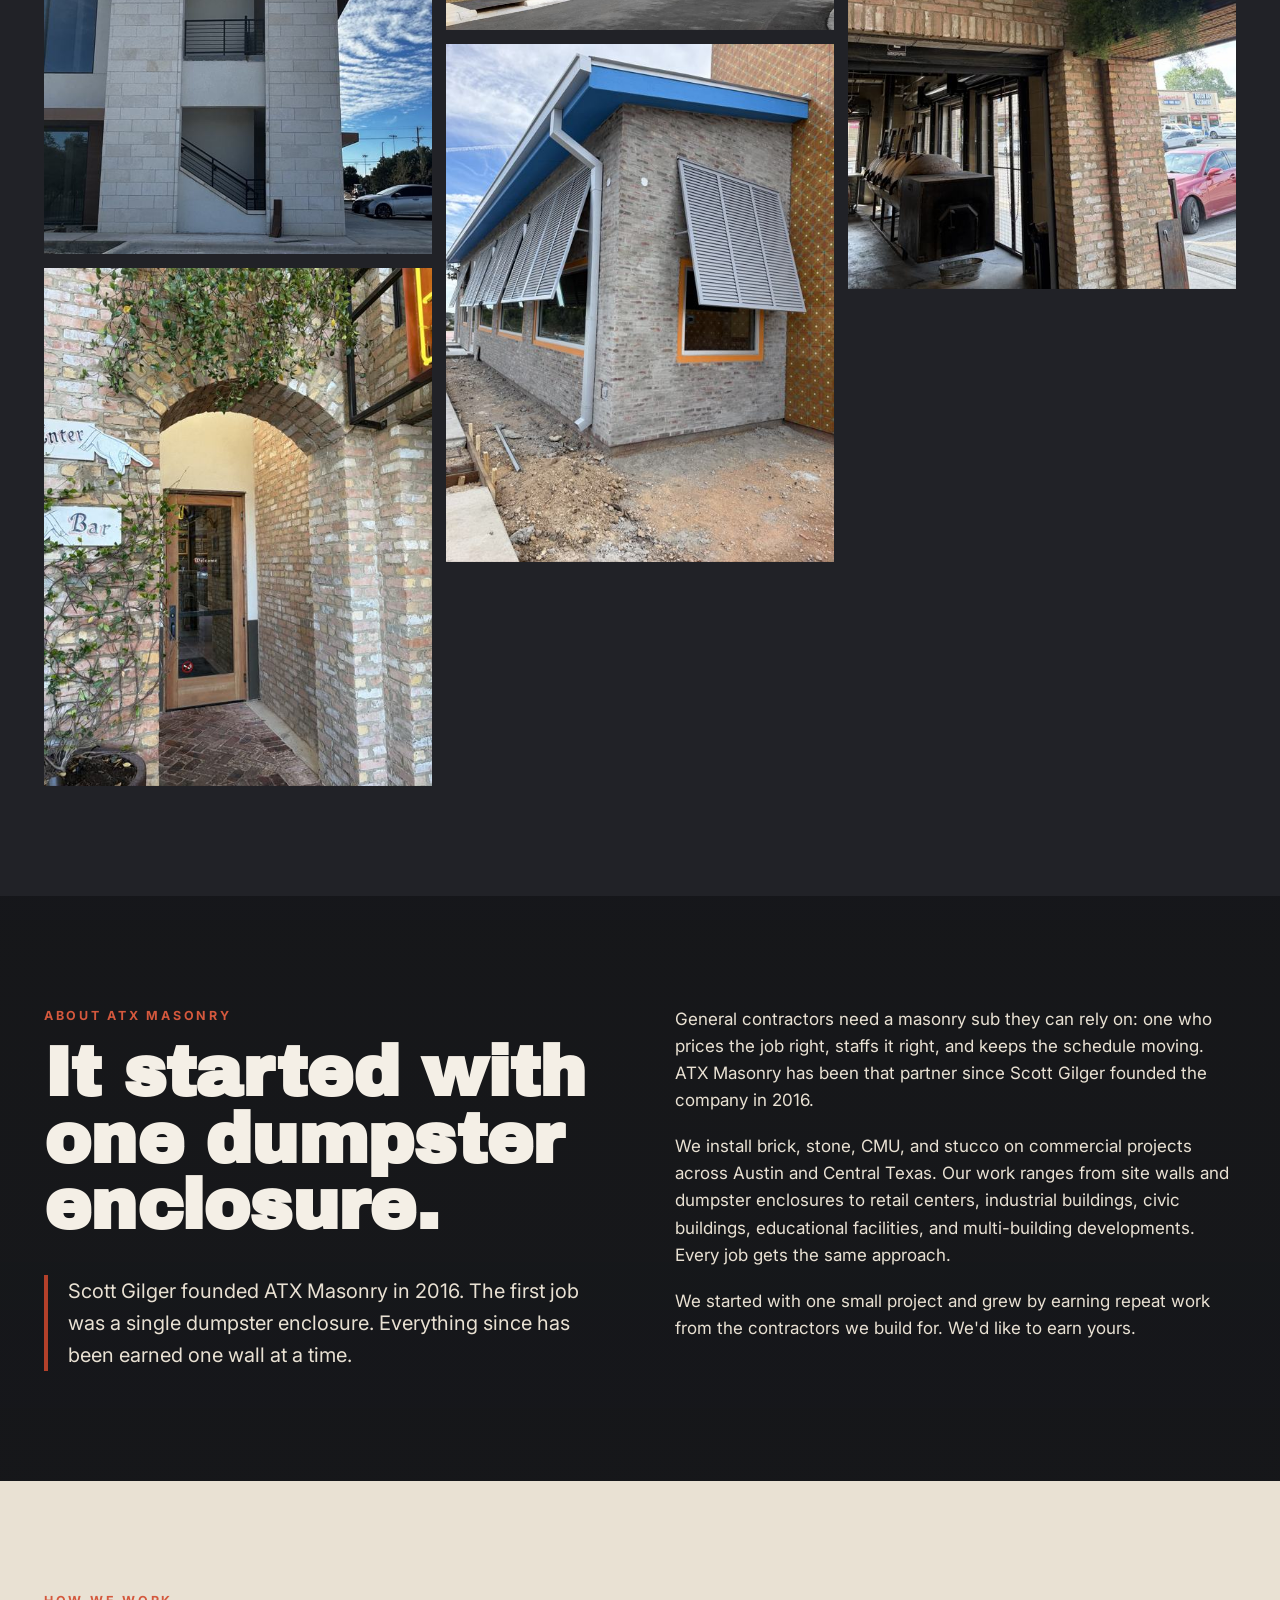
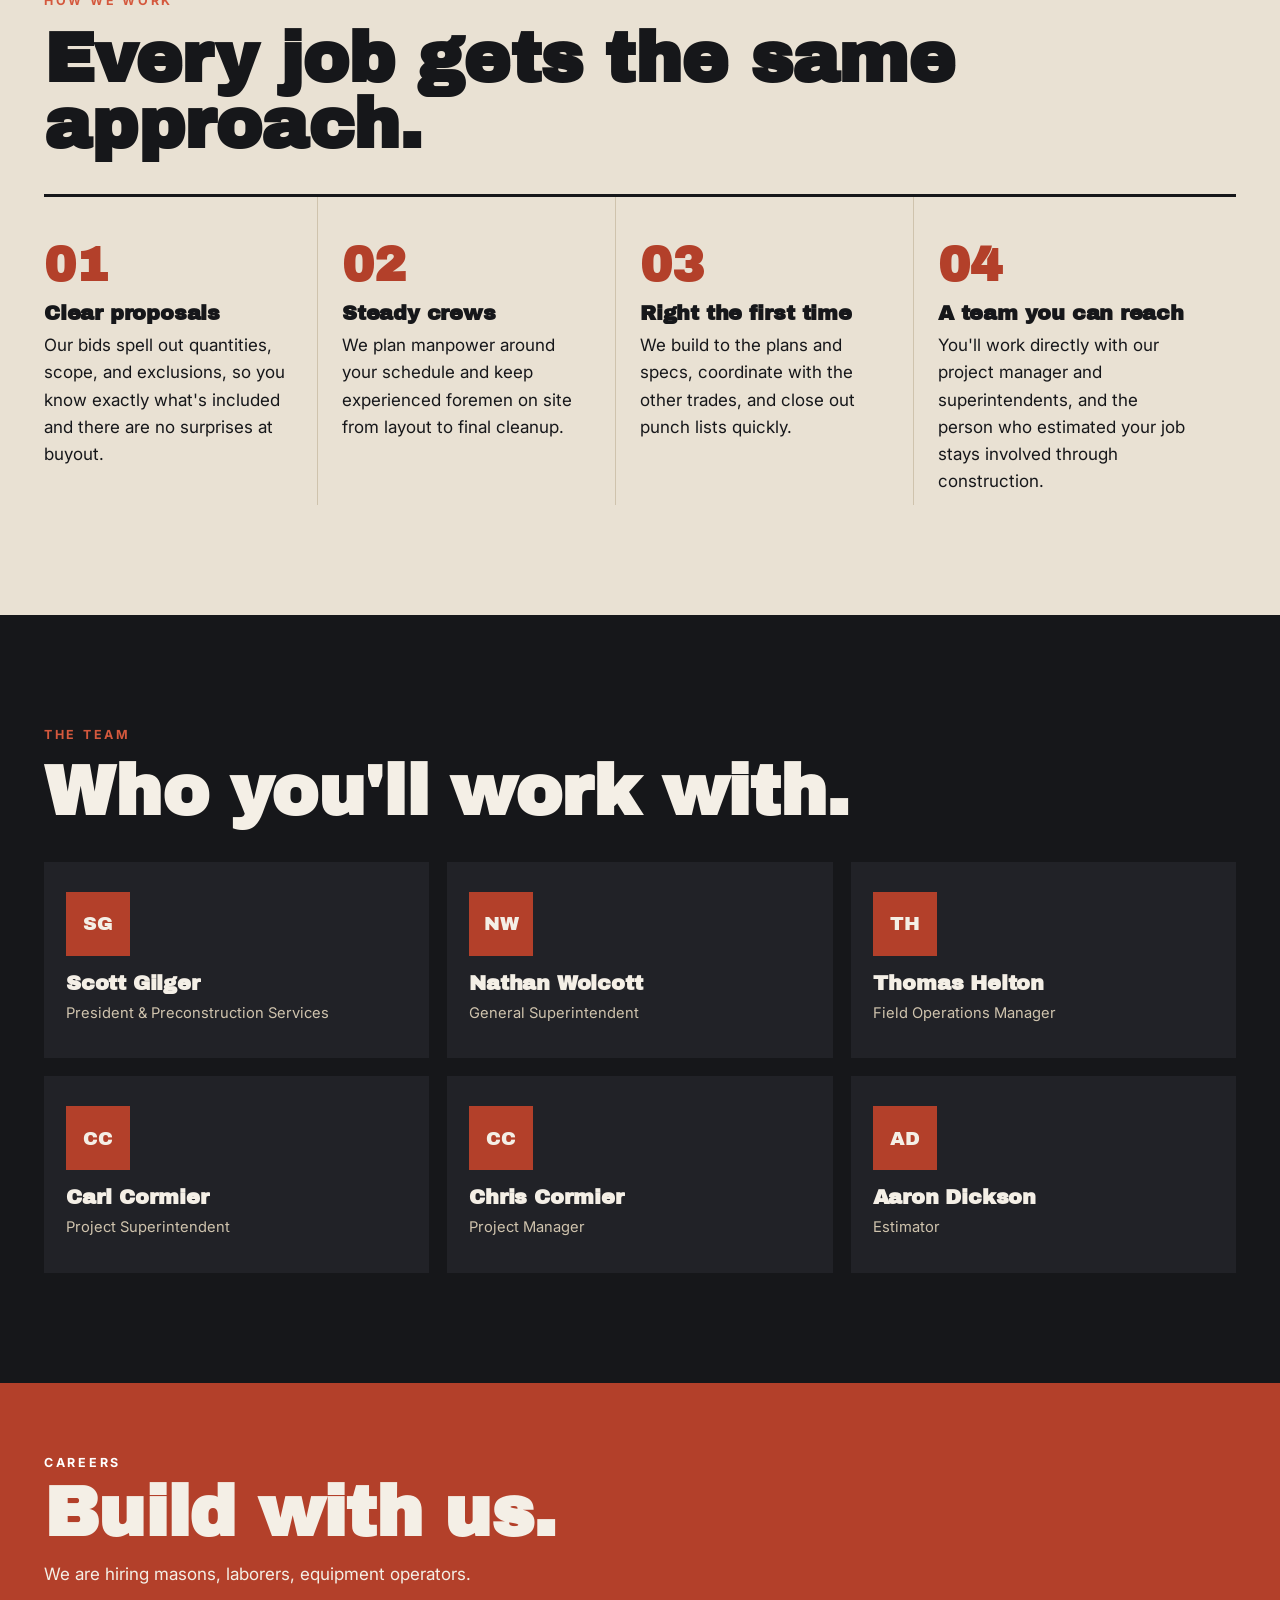
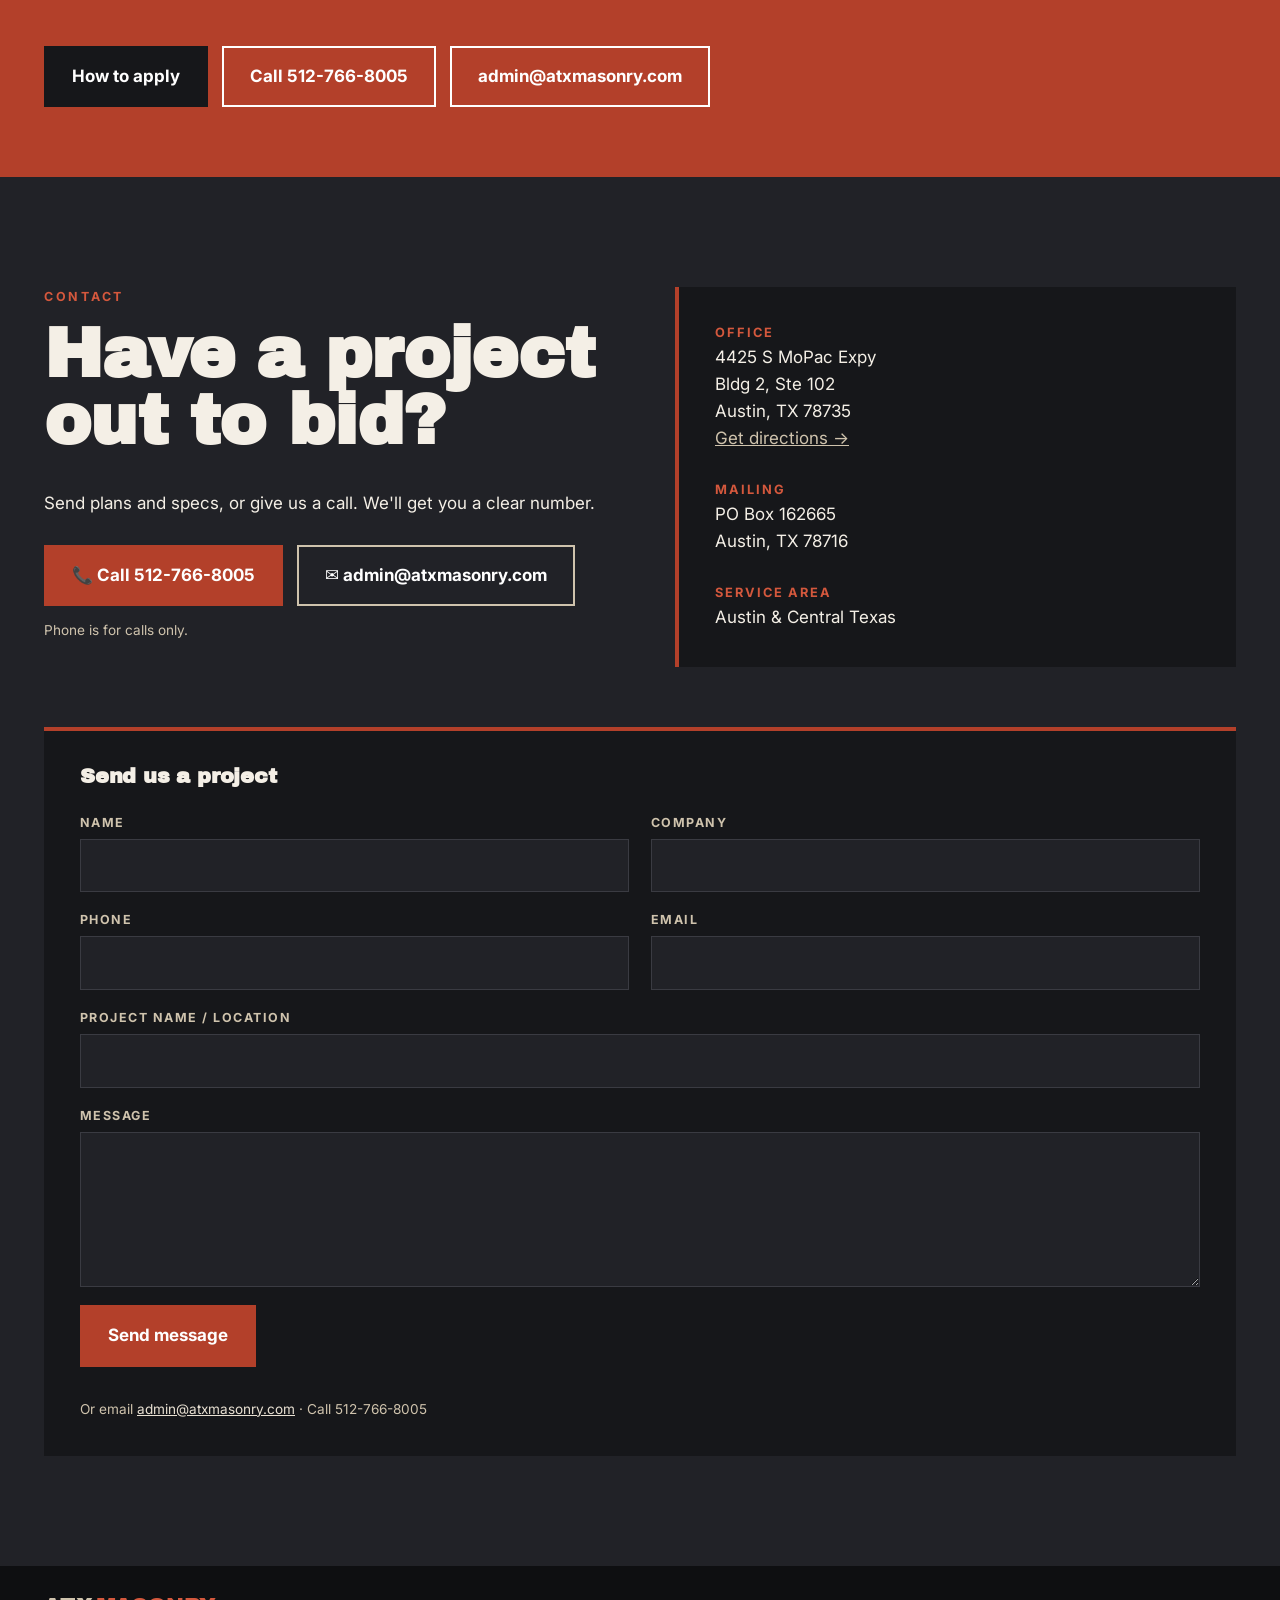
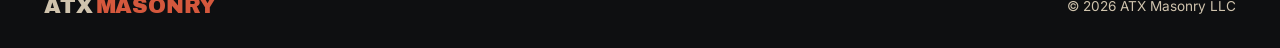
==== commit 5be0241f: "Hero button: Invite Us to Bid" ====
--- a/index.html
+++ b/index.html
@@ -12,7 +12,7 @@
 <div class="hero-in"><p class="kicker">Commercial Masonry · Austin &amp; Central Texas · Since 2016</p>
 <h1>Built<br>block by<br><em>block.</em></h1>
 <p class="lead">CMU, brick and stone for general contractors who need a masonry sub that prices it right, staffs it right, and keeps the schedule moving.</p>
-<div class="cta"><a class="btn" href="#contact">Send us your bid</a><a class="btn ghost" href="#gallery">See the work</a></div></div>
+<div class="cta"><a class="btn" href="#contact">Invite Us to Bid</a><a class="btn ghost" href="#gallery">See the work</a></div></div>
 <p class="cap">Inks Lake State Park HQ — masonry by ATX Masonry</p></section>
 
 <div class="ticker"><div>CMU / BLOCK ✦ BRICK ✦ STONE ✦ CAST STONE ✦ STUCCO ✦ SITE WALLS ✦ DUMPSTER ENCLOSURES ✦ CMU / BLOCK ✦ BRICK ✦ STONE ✦ CAST STONE ✦ STUCCO ✦ SITE WALLS ✦ DUMPSTER ENCLOSURES ✦</div></div>
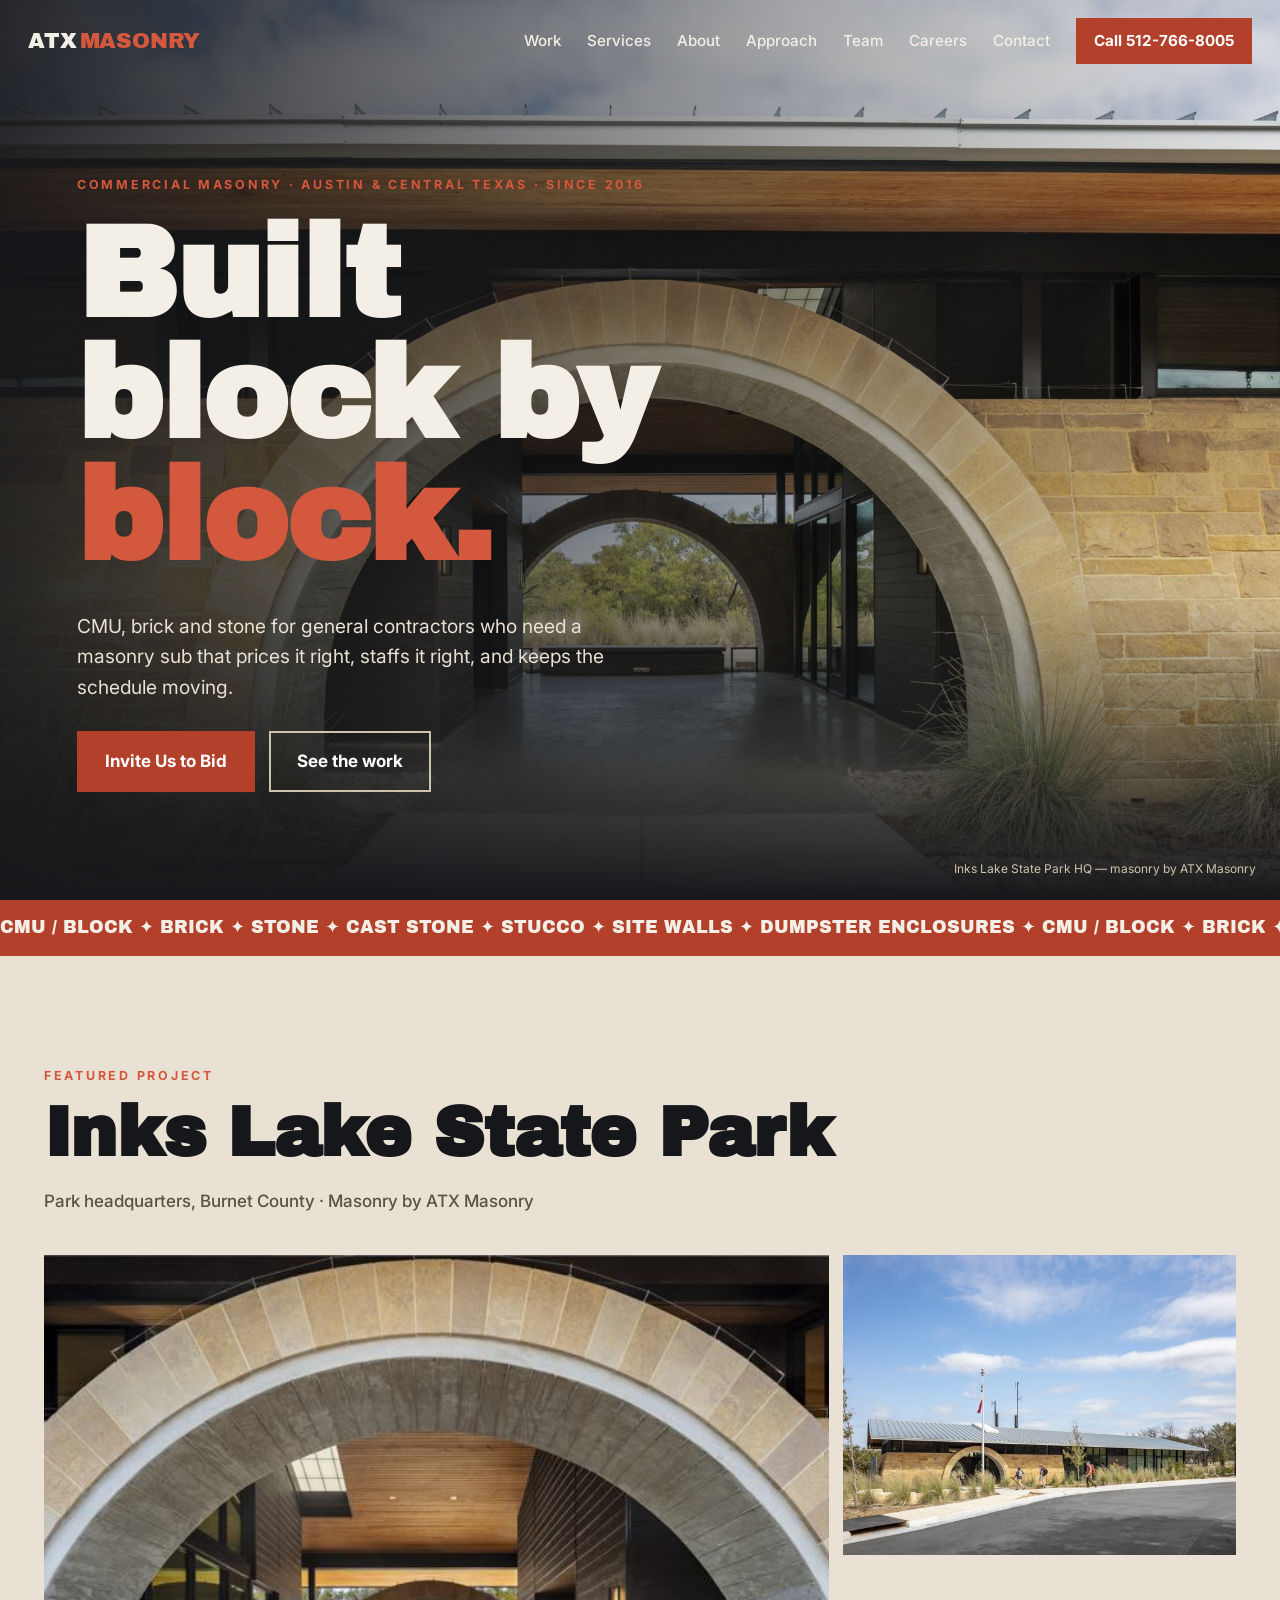
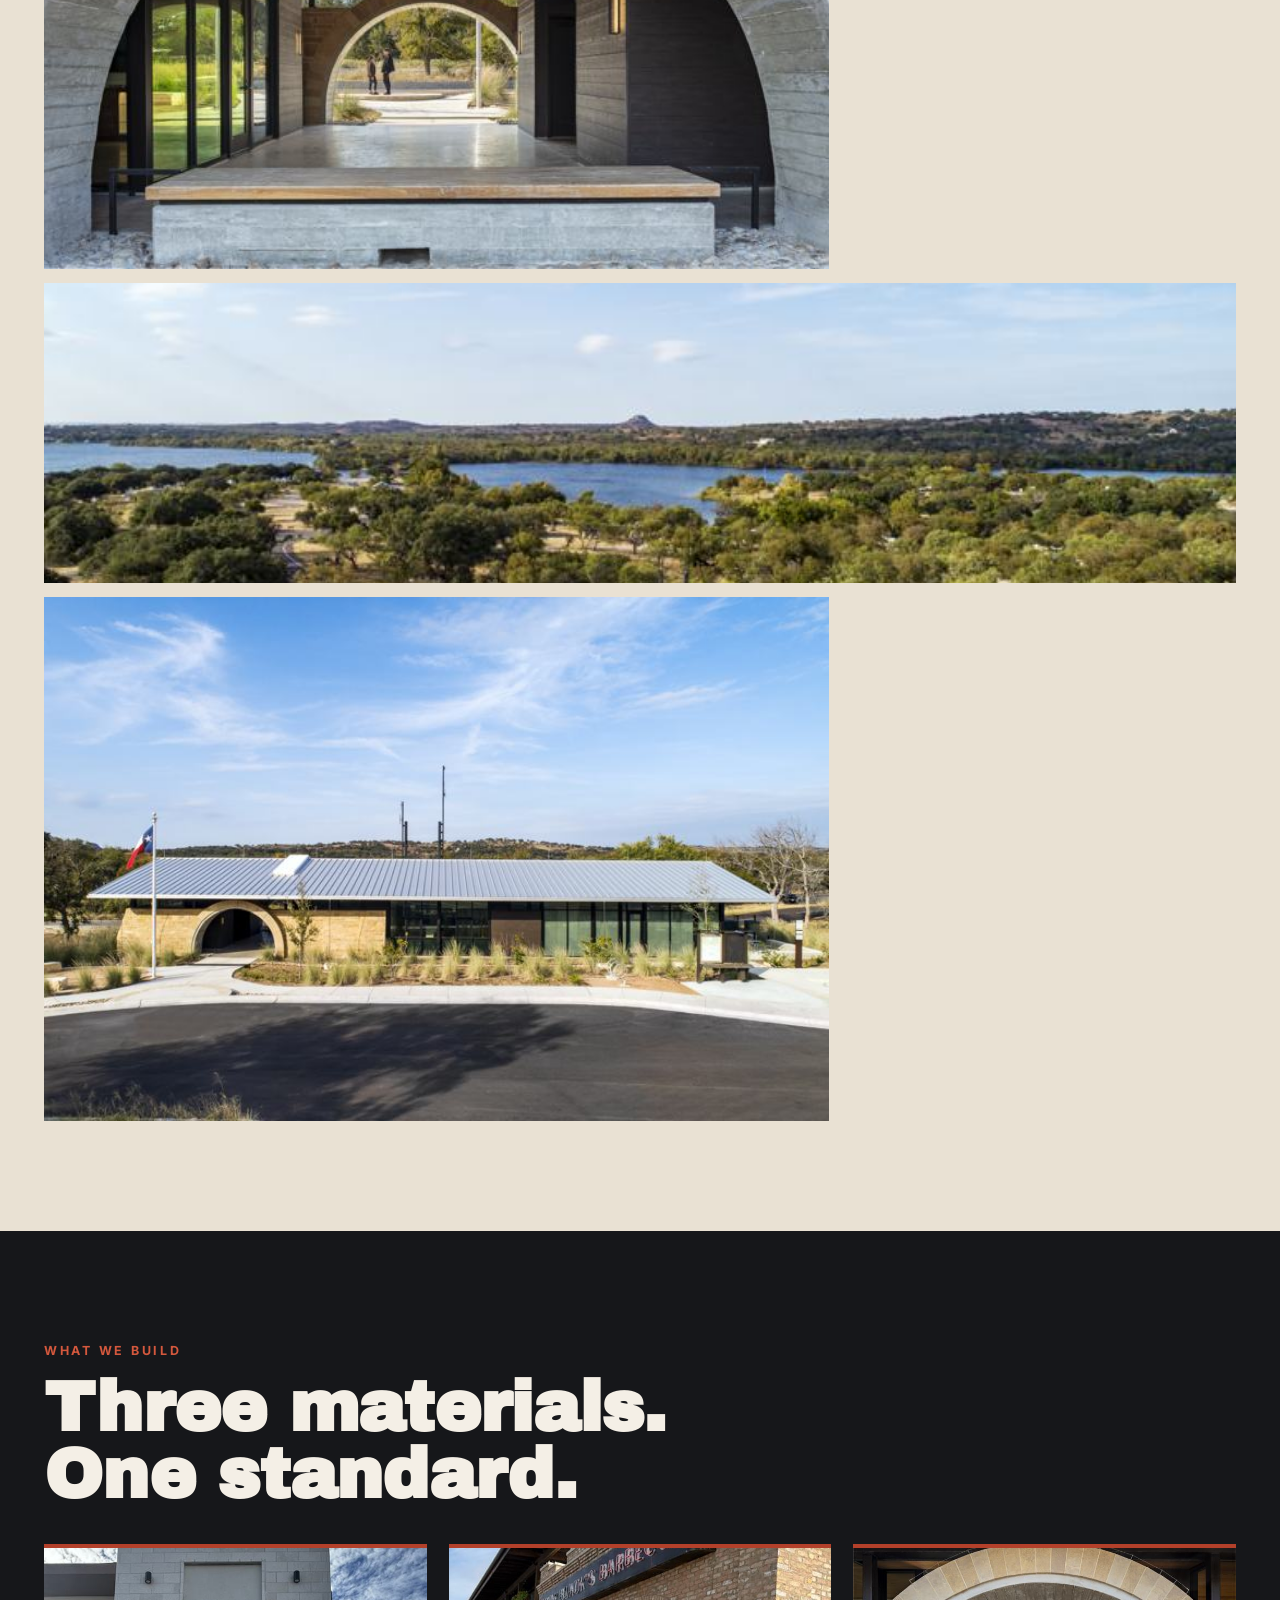
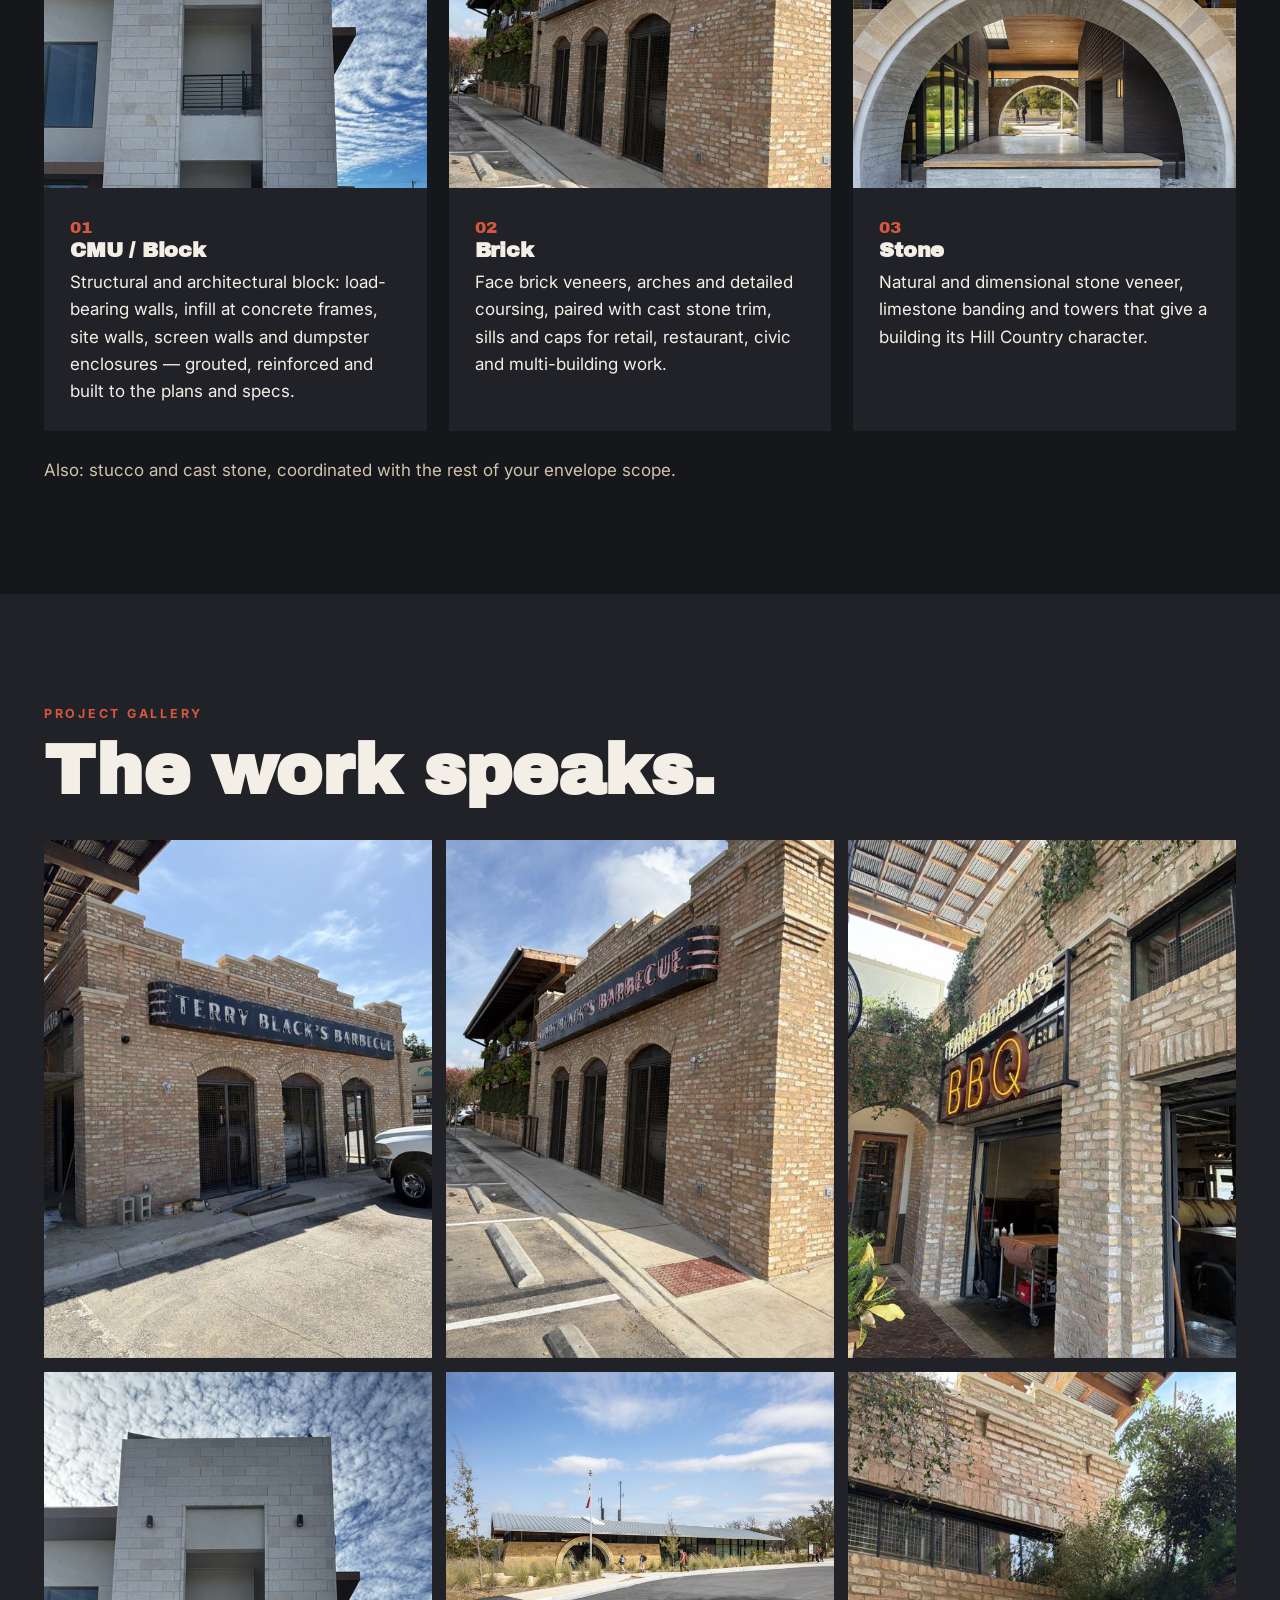
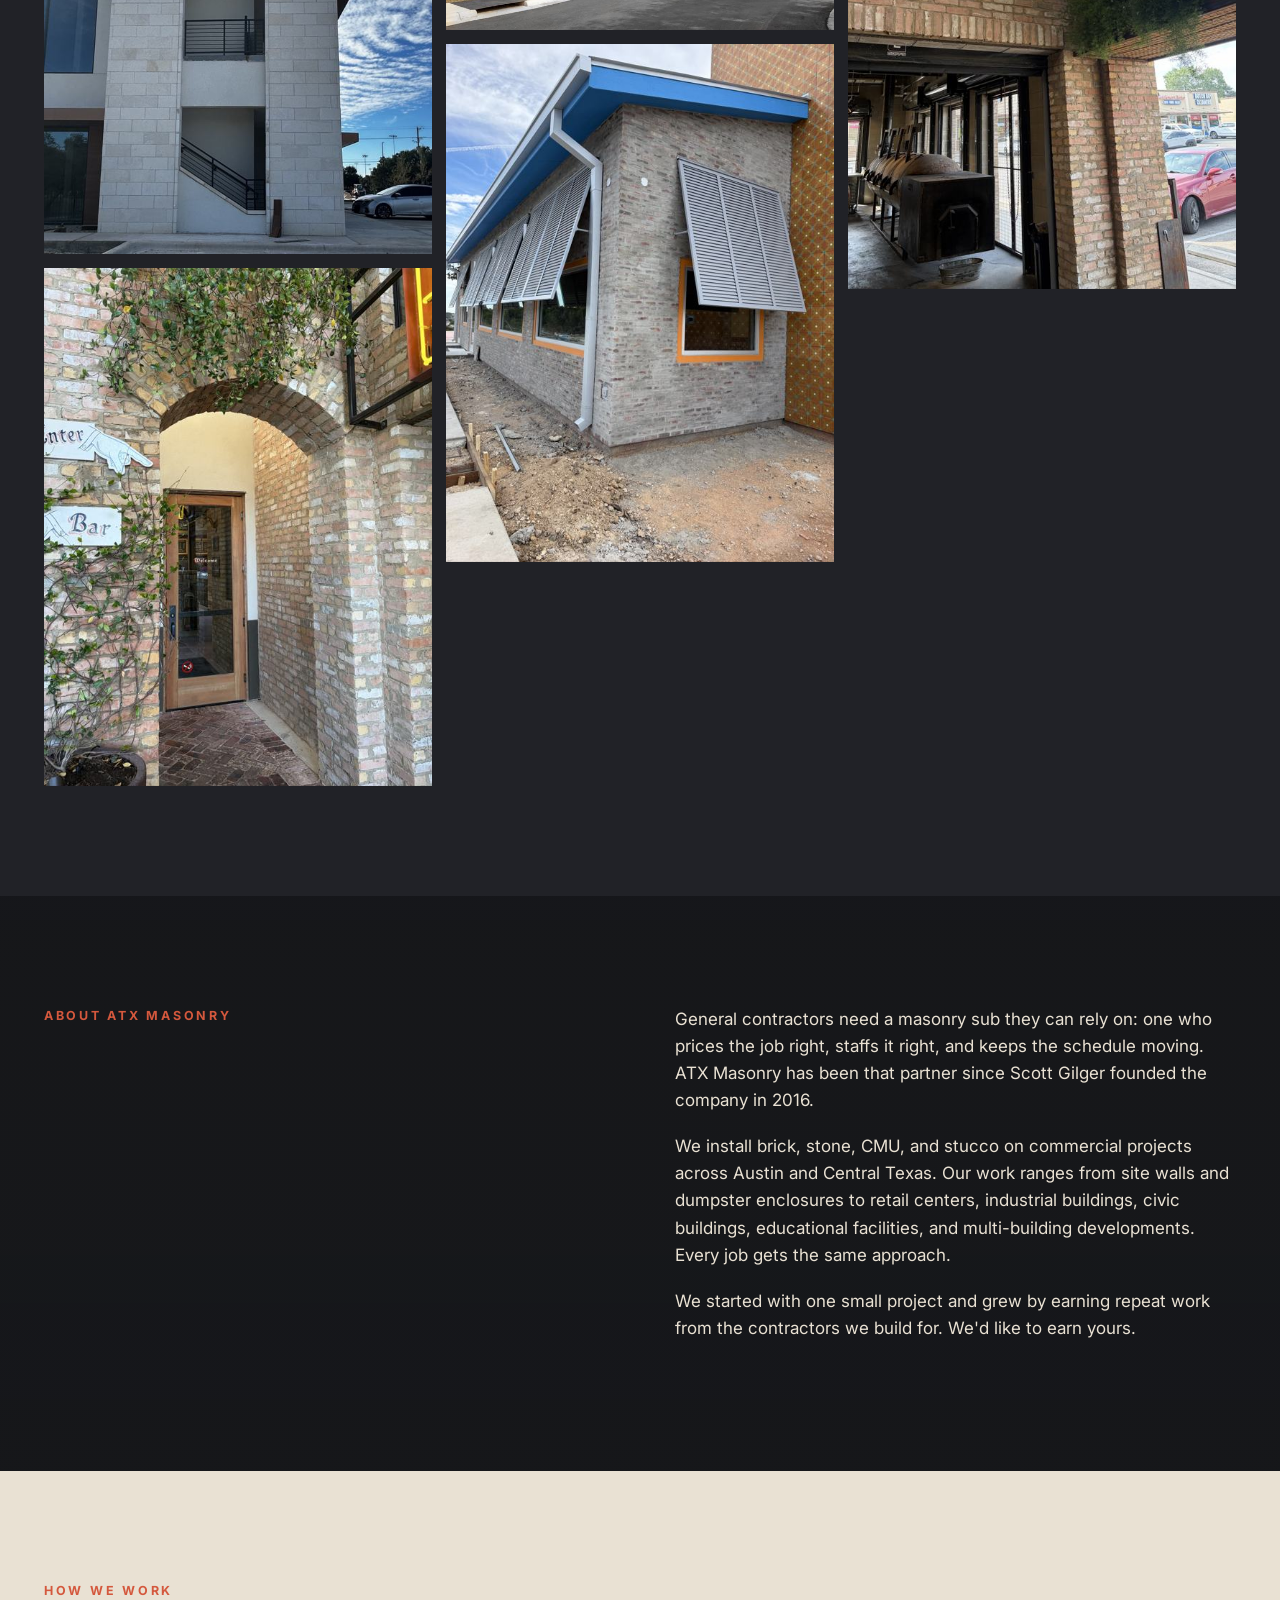
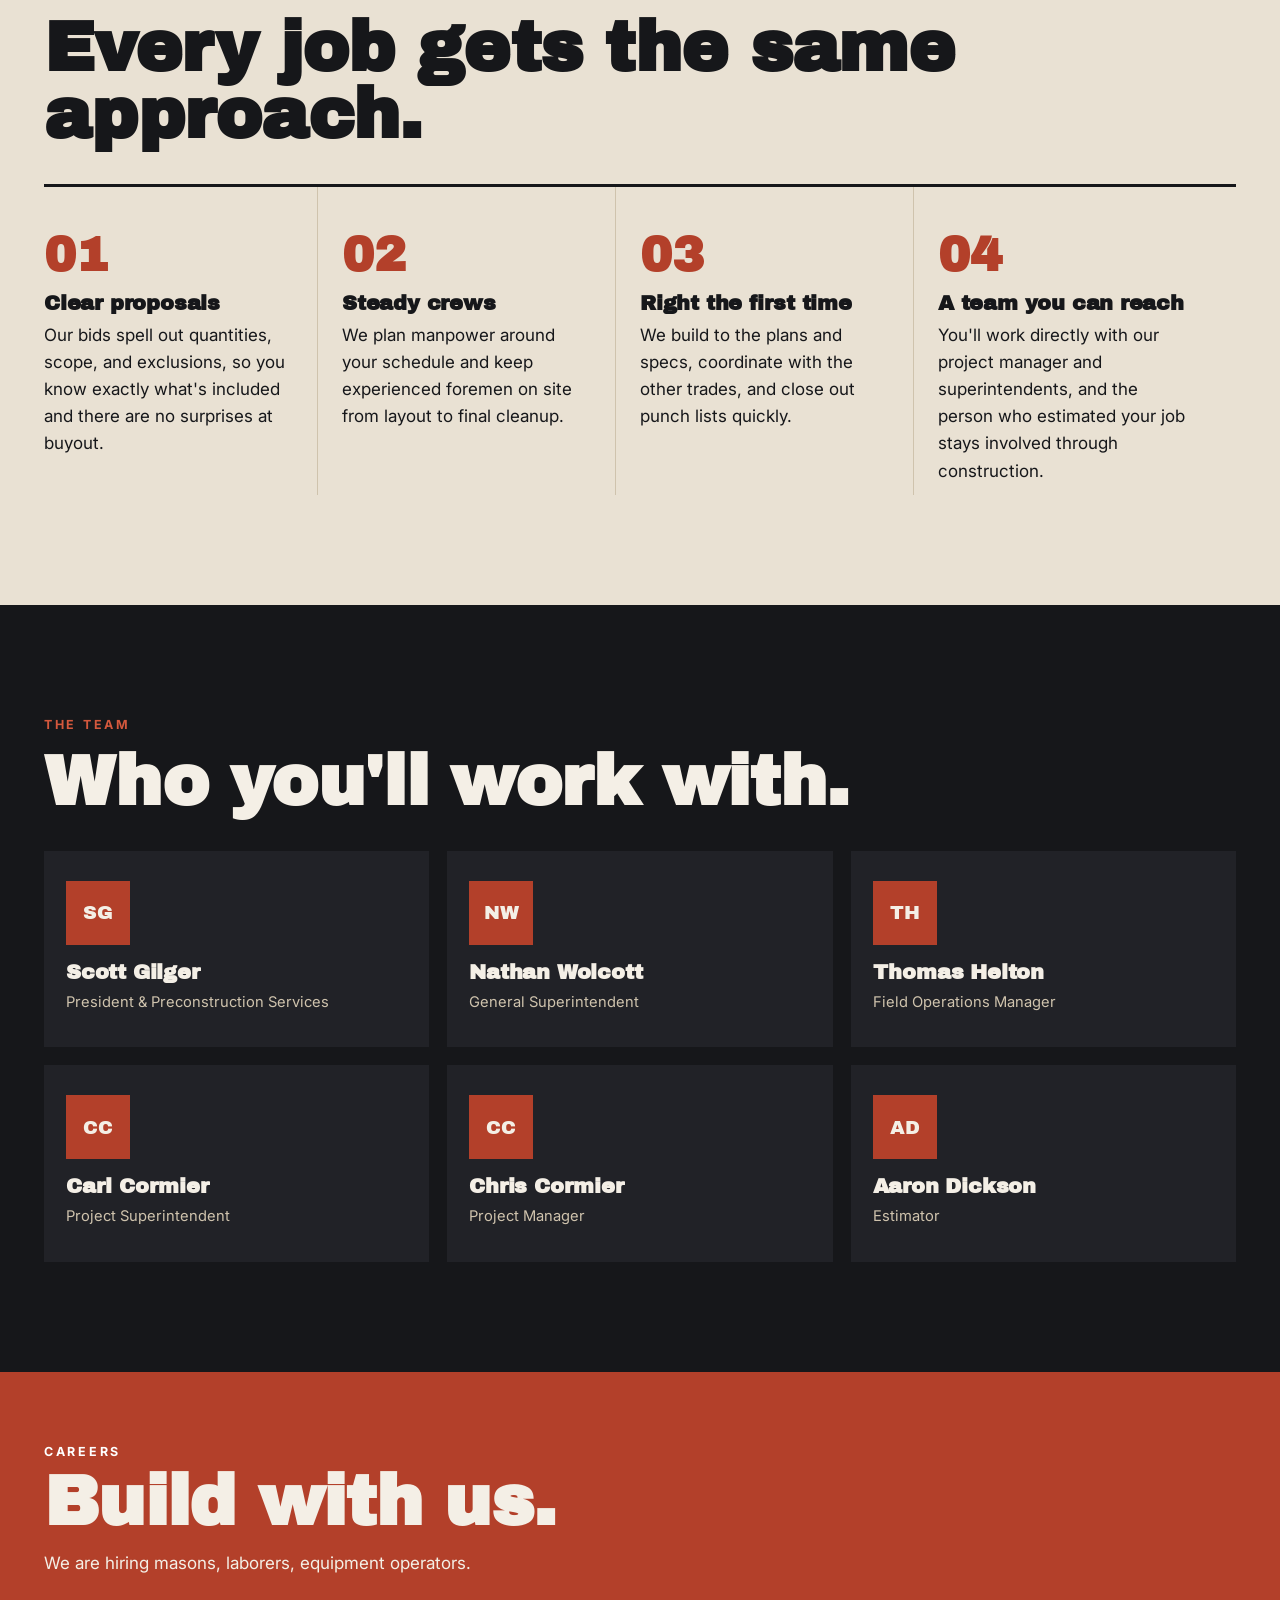
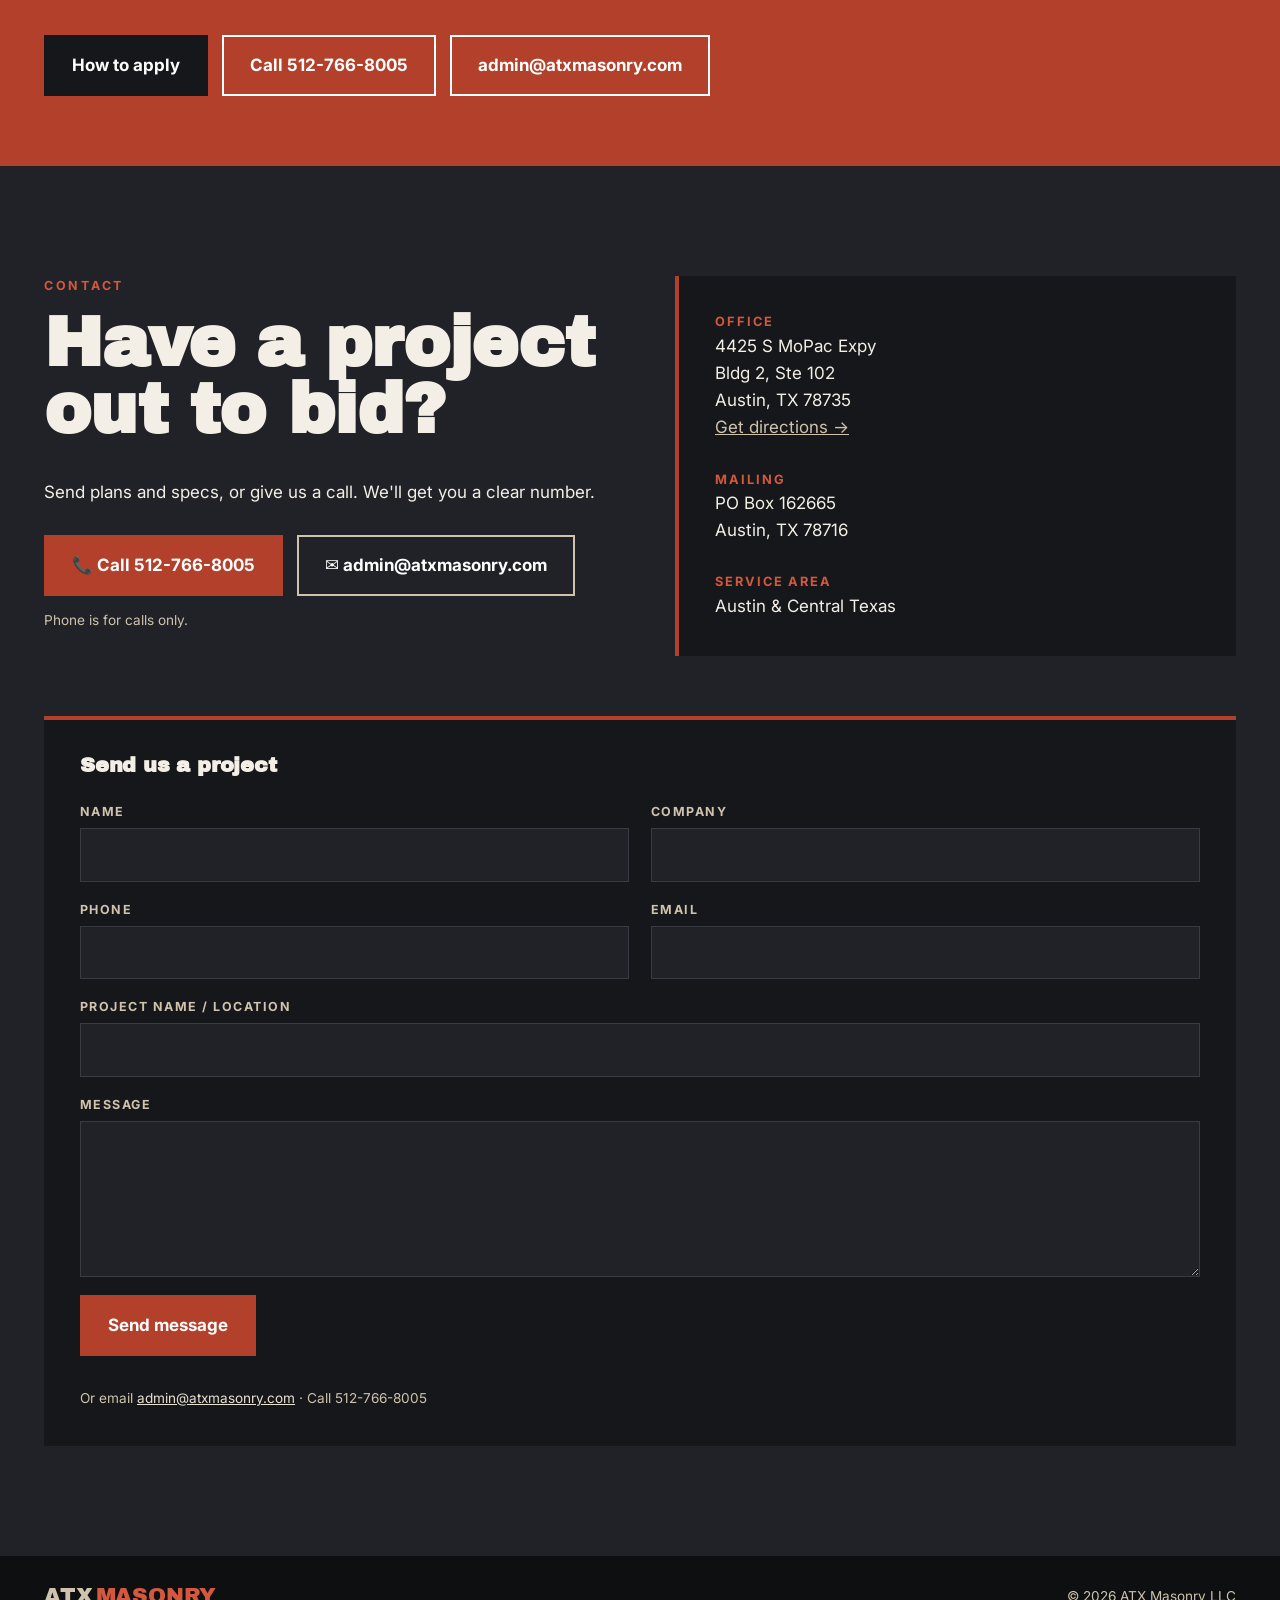
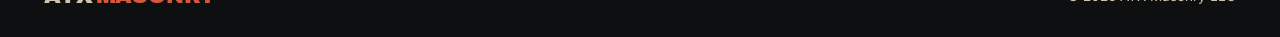
==== commit f25214ee: "About: remove dumpster enclosure origin story" ====
--- a/index.html
+++ b/index.html
@@ -45,7 +45,7 @@
 <a class="lb r" href="img/g4.jpg" data-cap="Brick and cast stone detail"><img loading="lazy" src="img/g4-t.jpg" alt=""></a>
 </div></div></section>
 
-<section id="about" class="about"><div class="wrap two"><div class="r"><p class="kicker">About ATX Masonry</p><h2>It started with one dumpster enclosure.</h2><p class="story">Scott Gilger founded ATX Masonry in 2016. The first job was a single dumpster enclosure. Everything since has been earned one wall at a time.</p></div>
+<section id="about" class="about"><div class="wrap two"><div class="r"><p class="kicker">About ATX Masonry</p></div>
 <div class="r copy"><p>General contractors need a masonry sub they can rely on: one who prices the job right, staffs it right, and keeps the schedule moving. ATX Masonry has been that partner since Scott Gilger founded the company in 2016.</p>
 <p>We install brick, stone, CMU, and stucco on commercial projects across Austin and Central Texas. Our work ranges from site walls and dumpster enclosures to retail centers, industrial buildings, civic buildings, educational facilities, and multi-building developments. Every job gets the same approach.</p>
 <p>We started with one small project and grew by earning repeat work from the contractors we build for. We'd like to earn yours.</p></div></div></section>
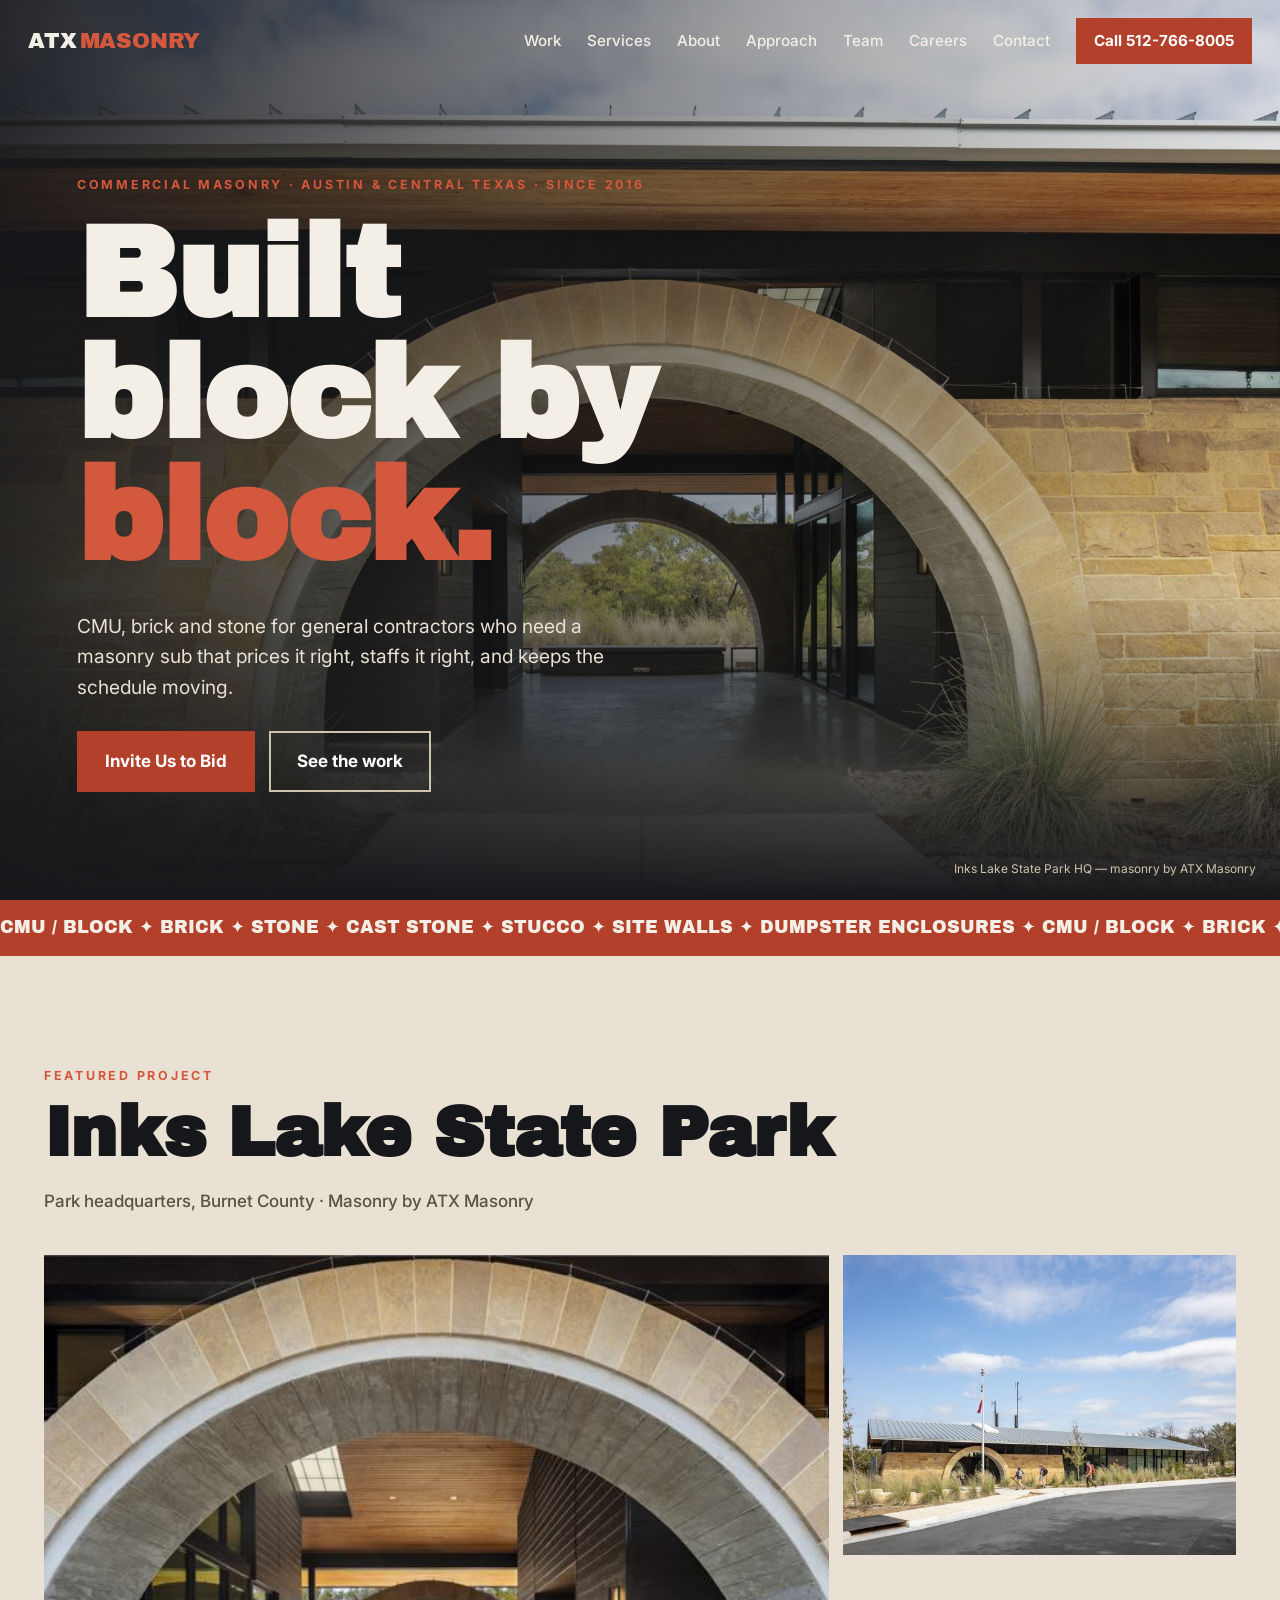
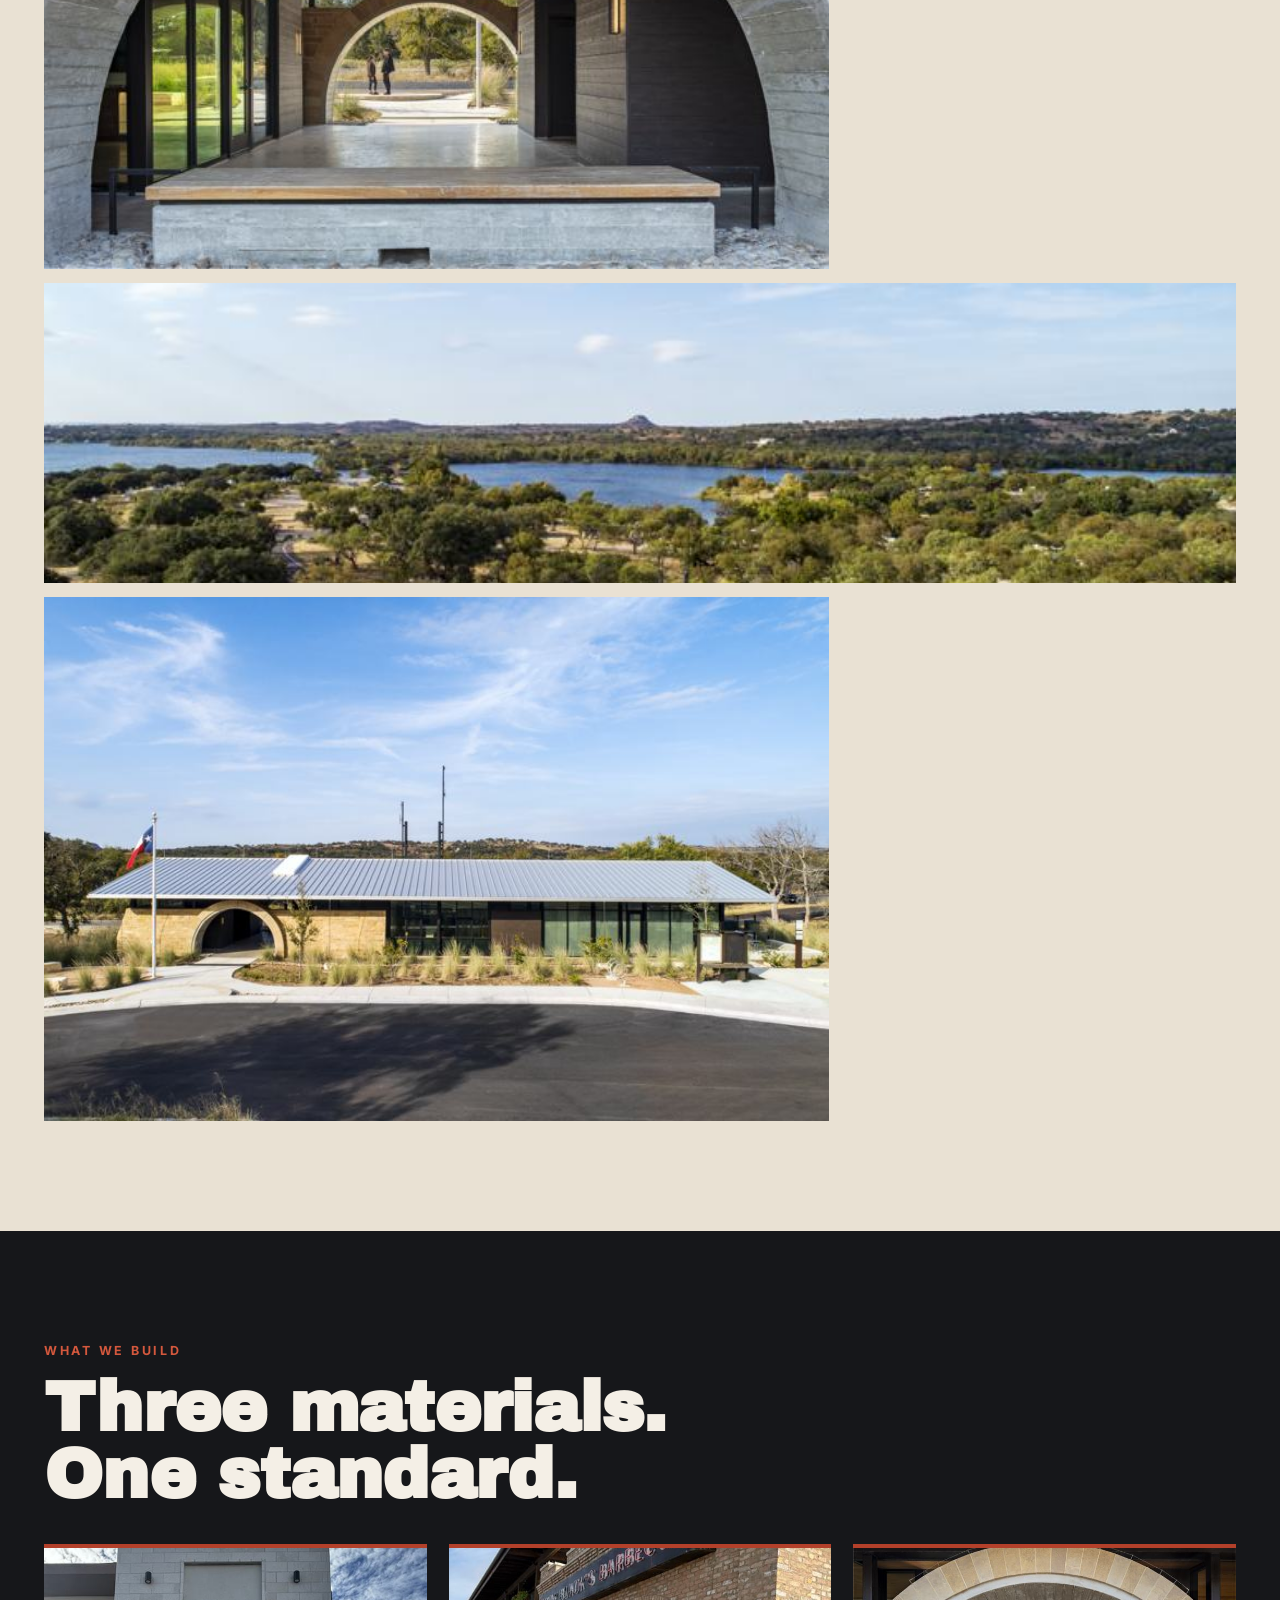
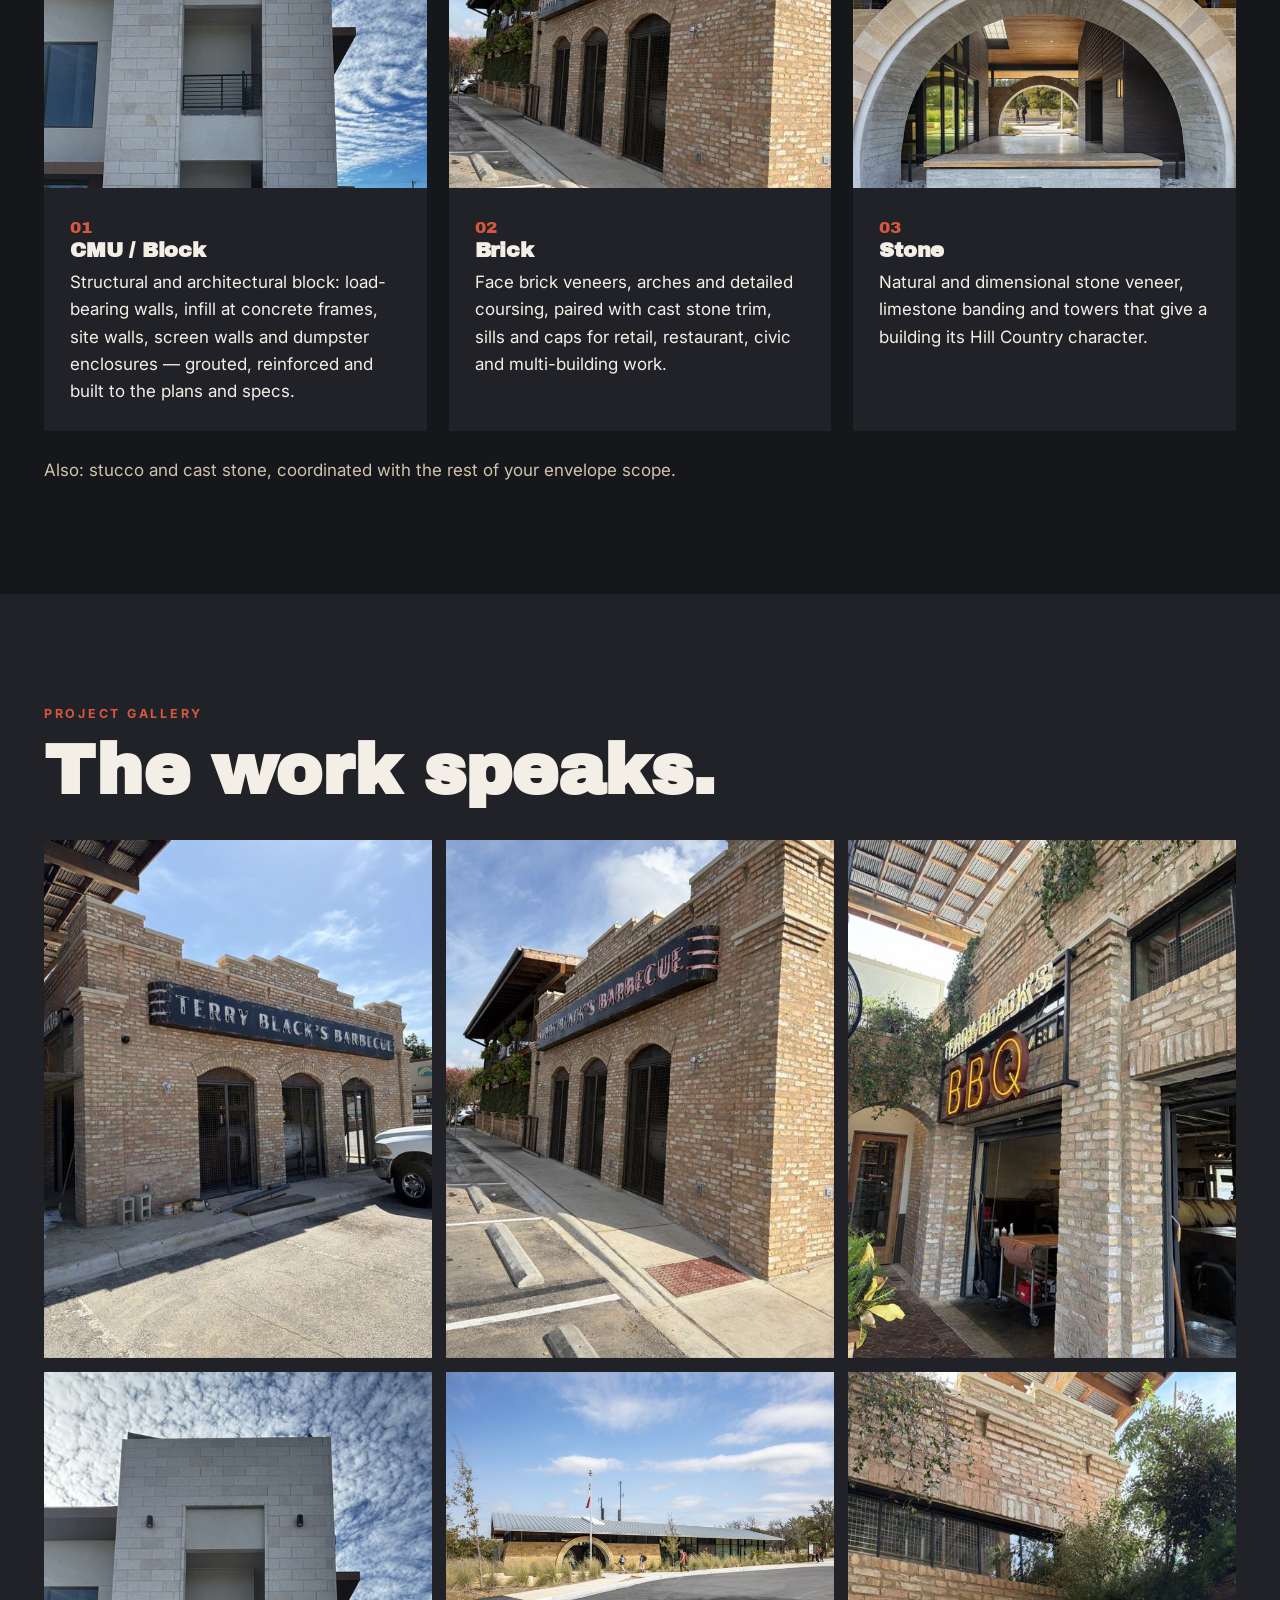
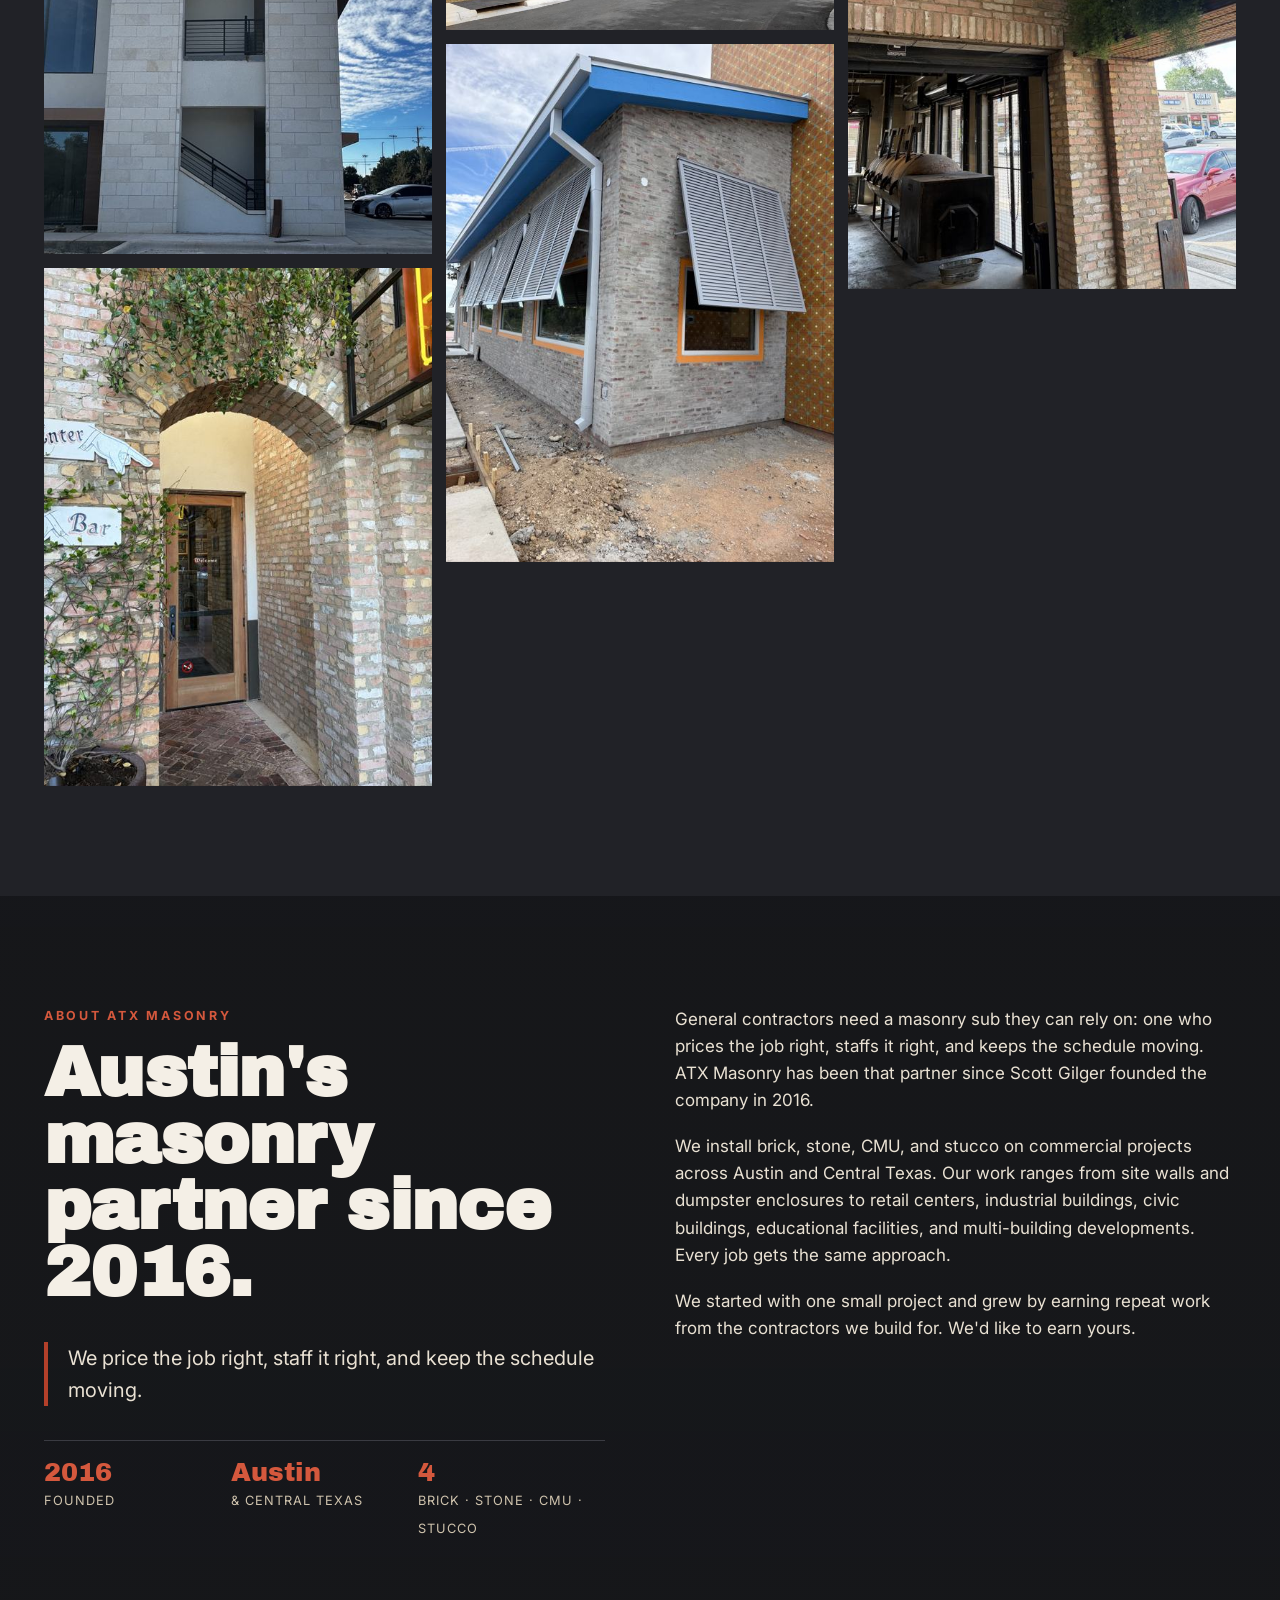
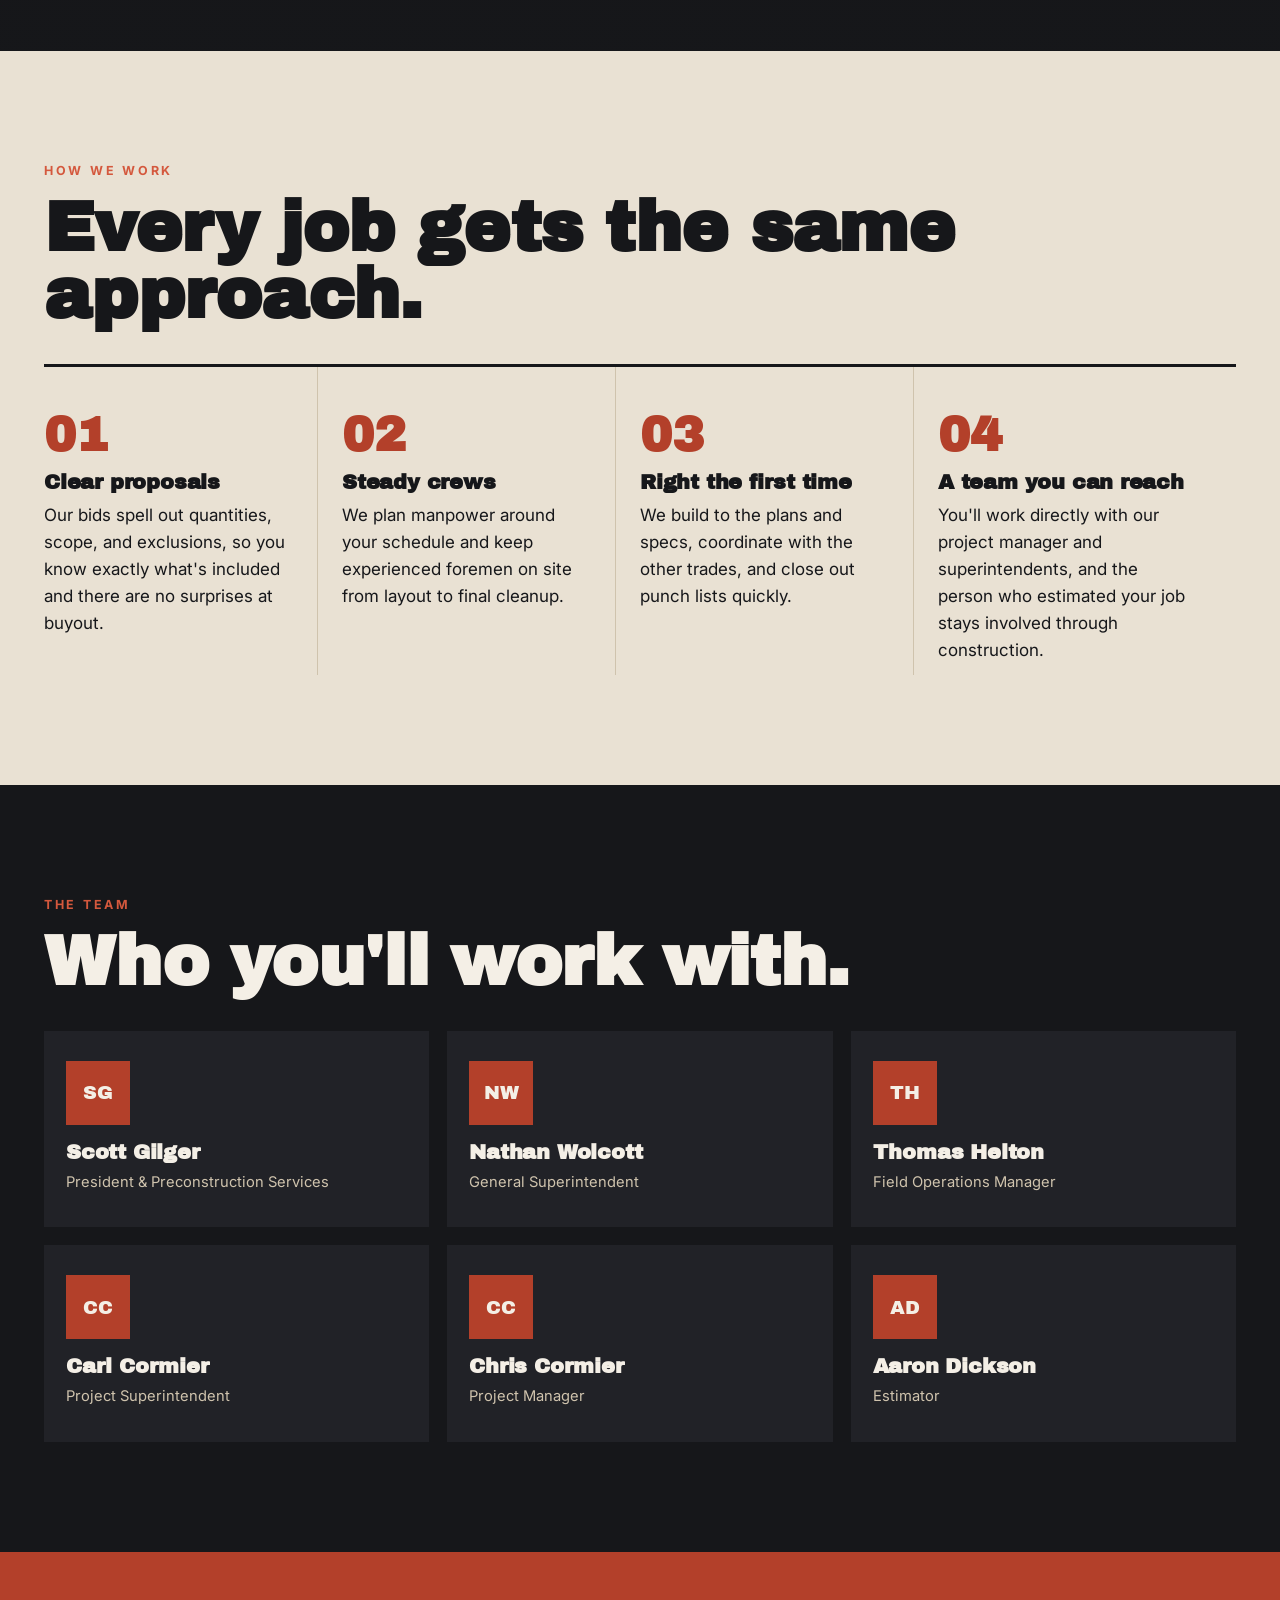
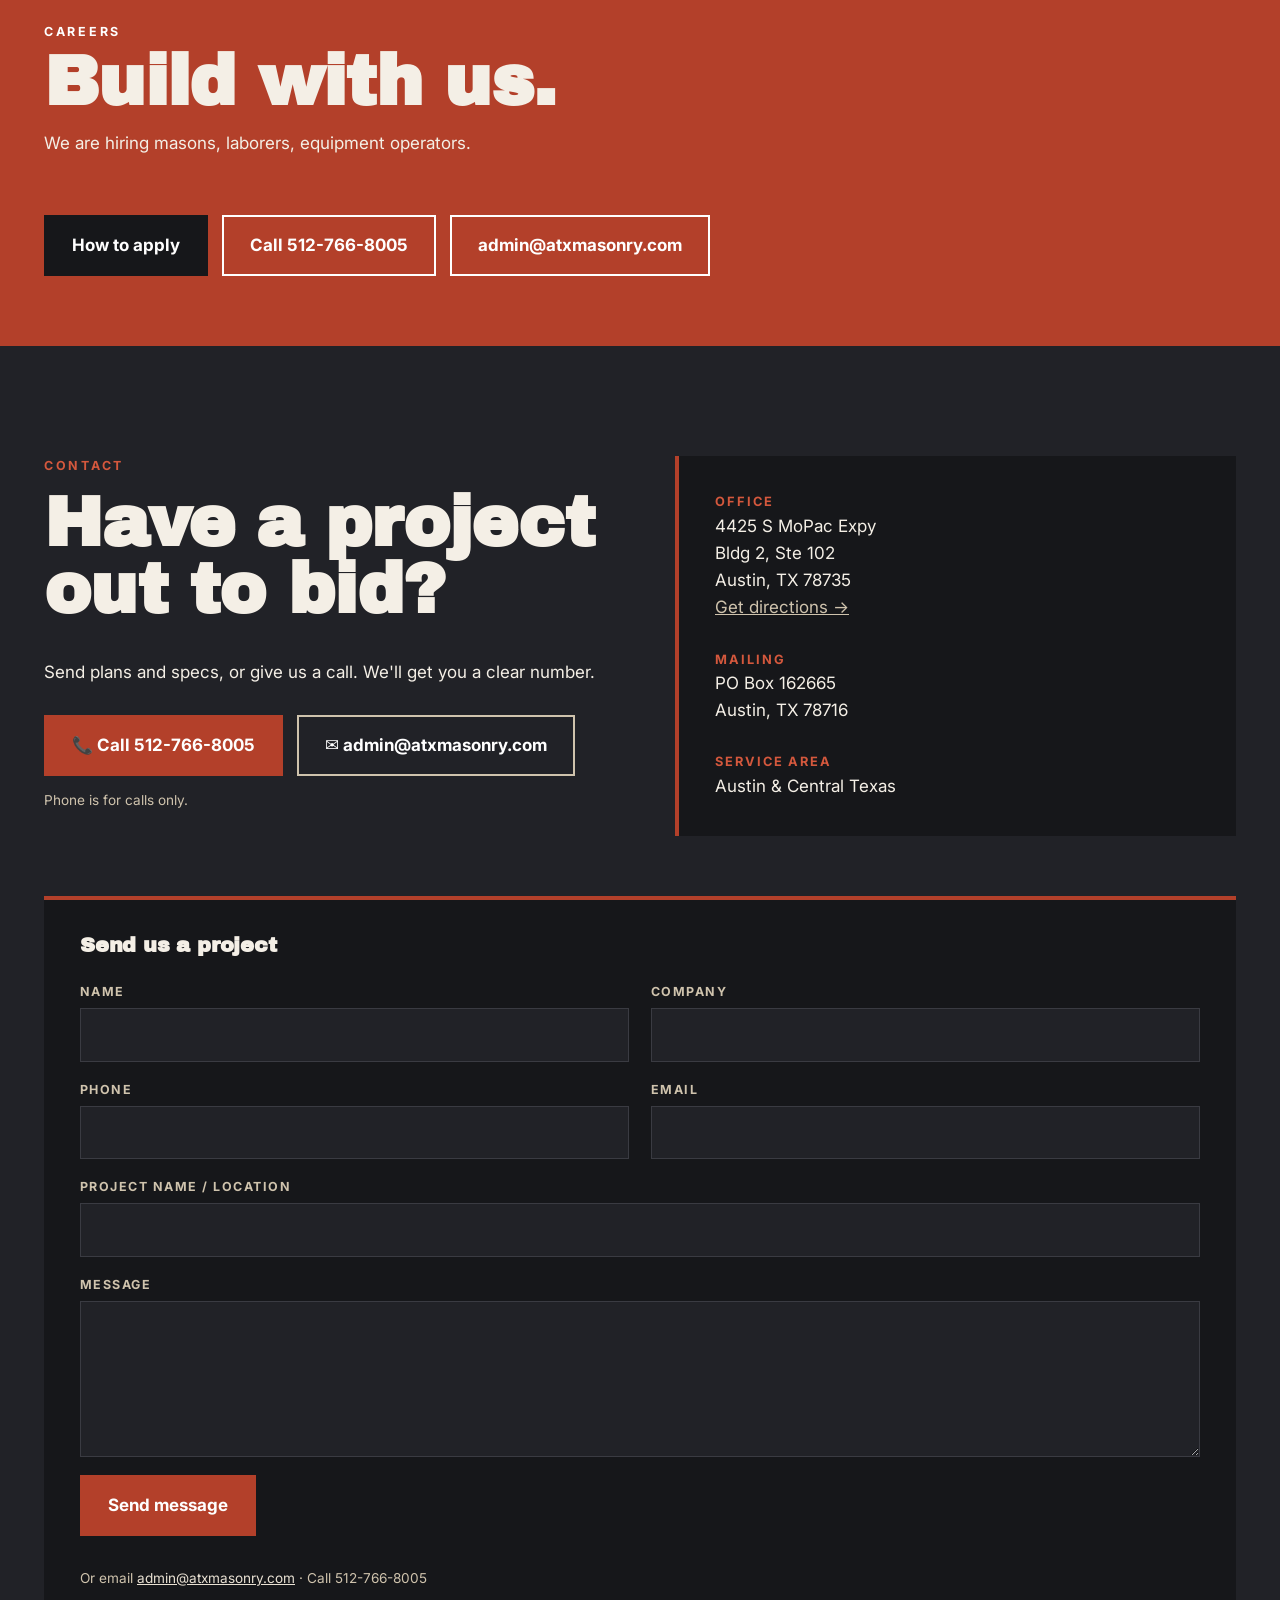
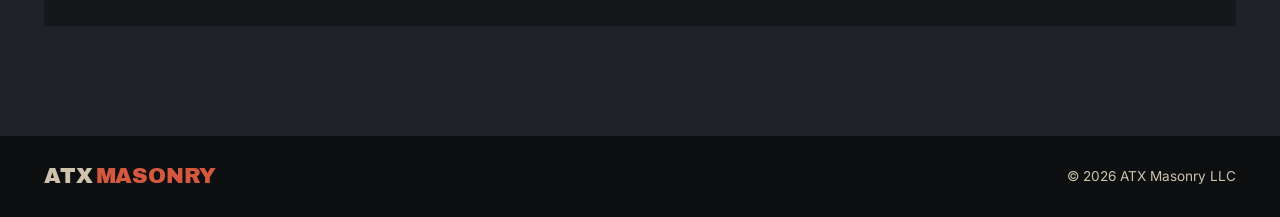
==== commit 523a6014: "About: bold h2, pull line, stat strip" ====
--- a/index.html
+++ b/index.html
@@ -45,7 +45,7 @@
 <a class="lb r" href="img/g4.jpg" data-cap="Brick and cast stone detail"><img loading="lazy" src="img/g4-t.jpg" alt=""></a>
 </div></div></section>
 
-<section id="about" class="about"><div class="wrap two"><div class="r"><p class="kicker">About ATX Masonry</p></div>
+<section id="about" class="about"><div class="wrap two"><div class="r"><p class="kicker">About ATX Masonry</p><h2>Austin's masonry partner since 2016.</h2><p class="story">We price the job right, staff it right, and keep the schedule moving.</p><ul class="stats"><li><b>2016</b><span>Founded</span></li><li><b>Austin</b><span>&amp; Central Texas</span></li><li><b>4</b><span>Brick · Stone · CMU · Stucco</span></li></ul></div>
 <div class="r copy"><p>General contractors need a masonry sub they can rely on: one who prices the job right, staffs it right, and keeps the schedule moving. ATX Masonry has been that partner since Scott Gilger founded the company in 2016.</p>
 <p>We install brick, stone, CMU, and stucco on commercial projects across Austin and Central Texas. Our work ranges from site walls and dumpster enclosures to retail centers, industrial buildings, civic buildings, educational facilities, and multi-building developments. Every job gets the same approach.</p>
 <p>We started with one small project and grew by earning repeat work from the contractors we build for. We'd like to earn yours.</p></div></div></section>
--- a/style.css
+++ b/style.css
@@ -60,3 +60,6 @@
 .form input:focus,.form select:focus,.form textarea:focus{outline:2px solid var(--br2);border-color:transparent}.form .note a{color:var(--ls)}
 .hp{position:absolute!important;left:-9999px;height:0;width:0;opacity:0}
 @media(max-width:700px){.form{grid-template-columns:1fr;padding:24px}}
+
+.about h2{margin:.2em 0 .5em}.stats{list-style:none;display:grid;grid-template-columns:repeat(3,1fr);margin-top:34px;border-top:1px solid #3a3b42}.stats li{padding:18px 14px 0 0}.stats b{display:block;font:1.6rem "Archivo Black";color:var(--br2)}.stats span{font-size:.8rem;letter-spacing:.08em;text-transform:uppercase;color:var(--ls2)}
+@media(max-width:600px){.stats{grid-template-columns:1fr 1fr}.stats li:last-child{grid-column:1/-1}}
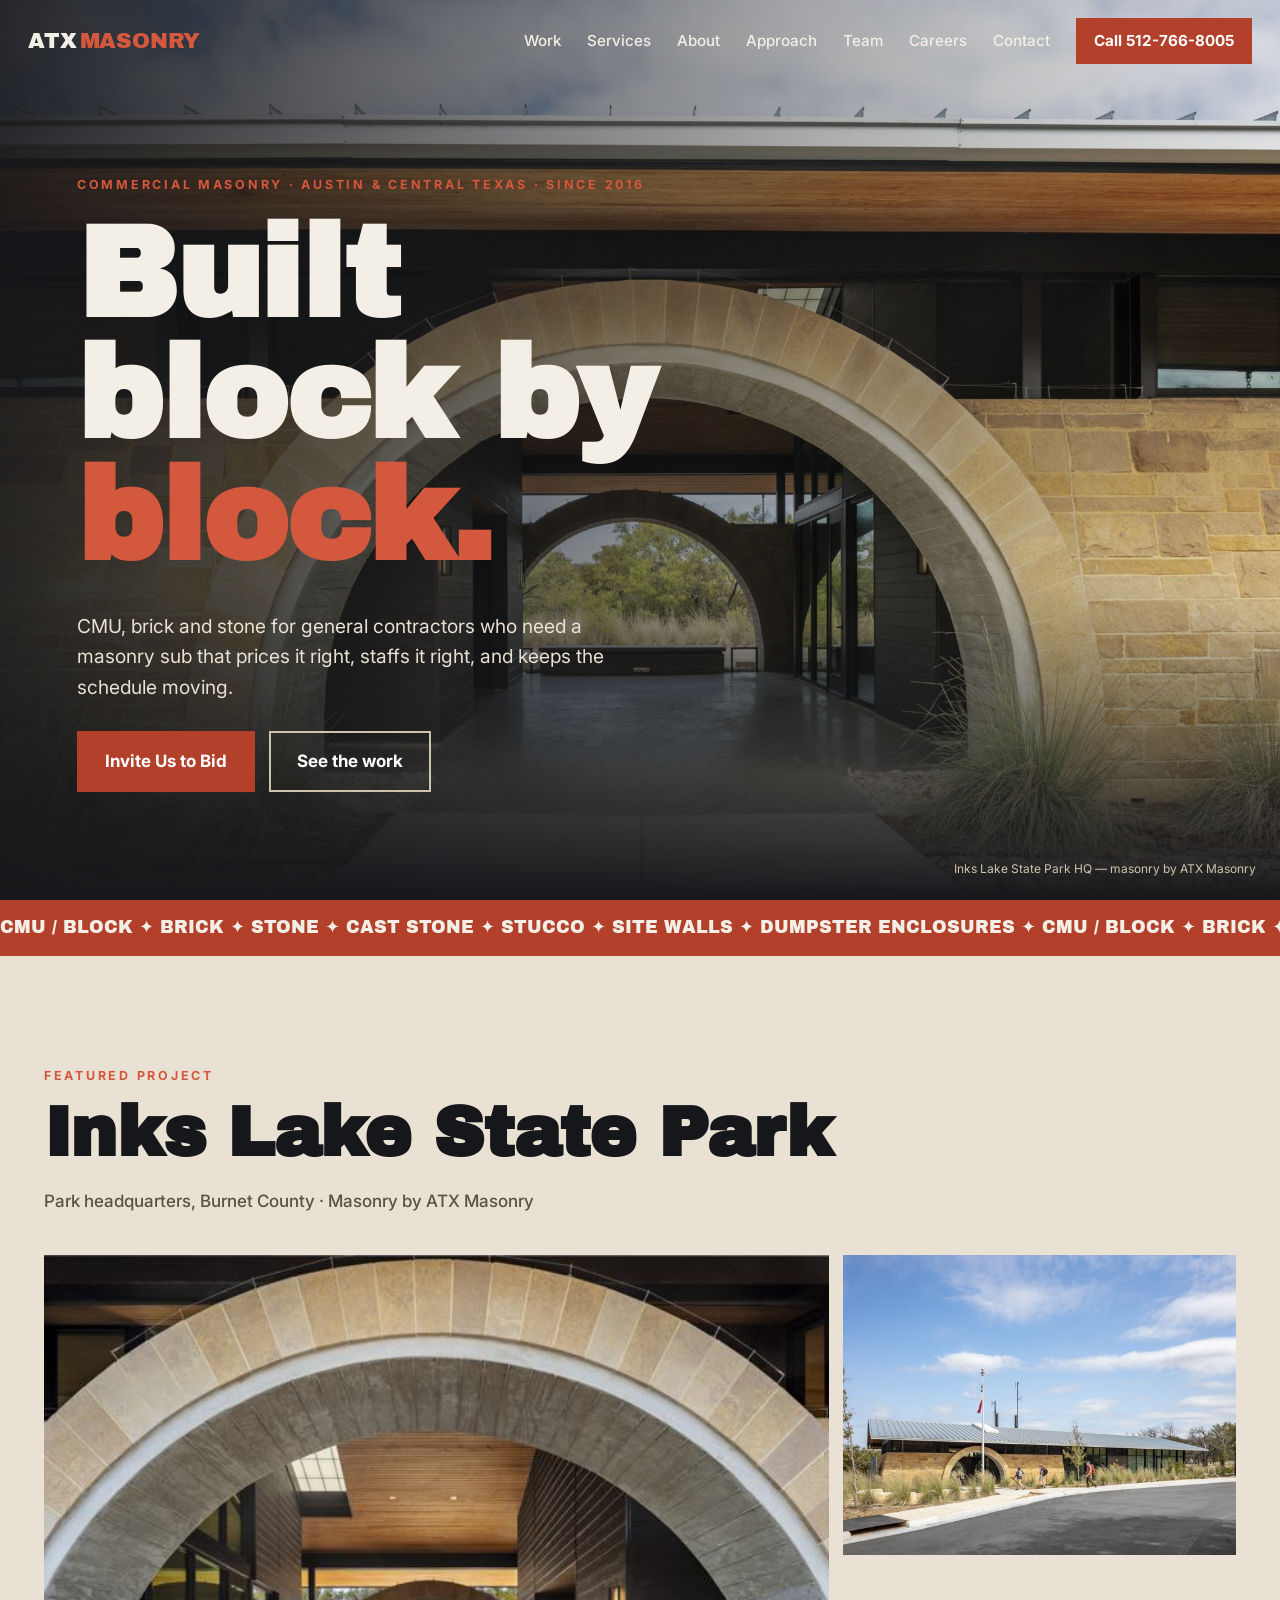
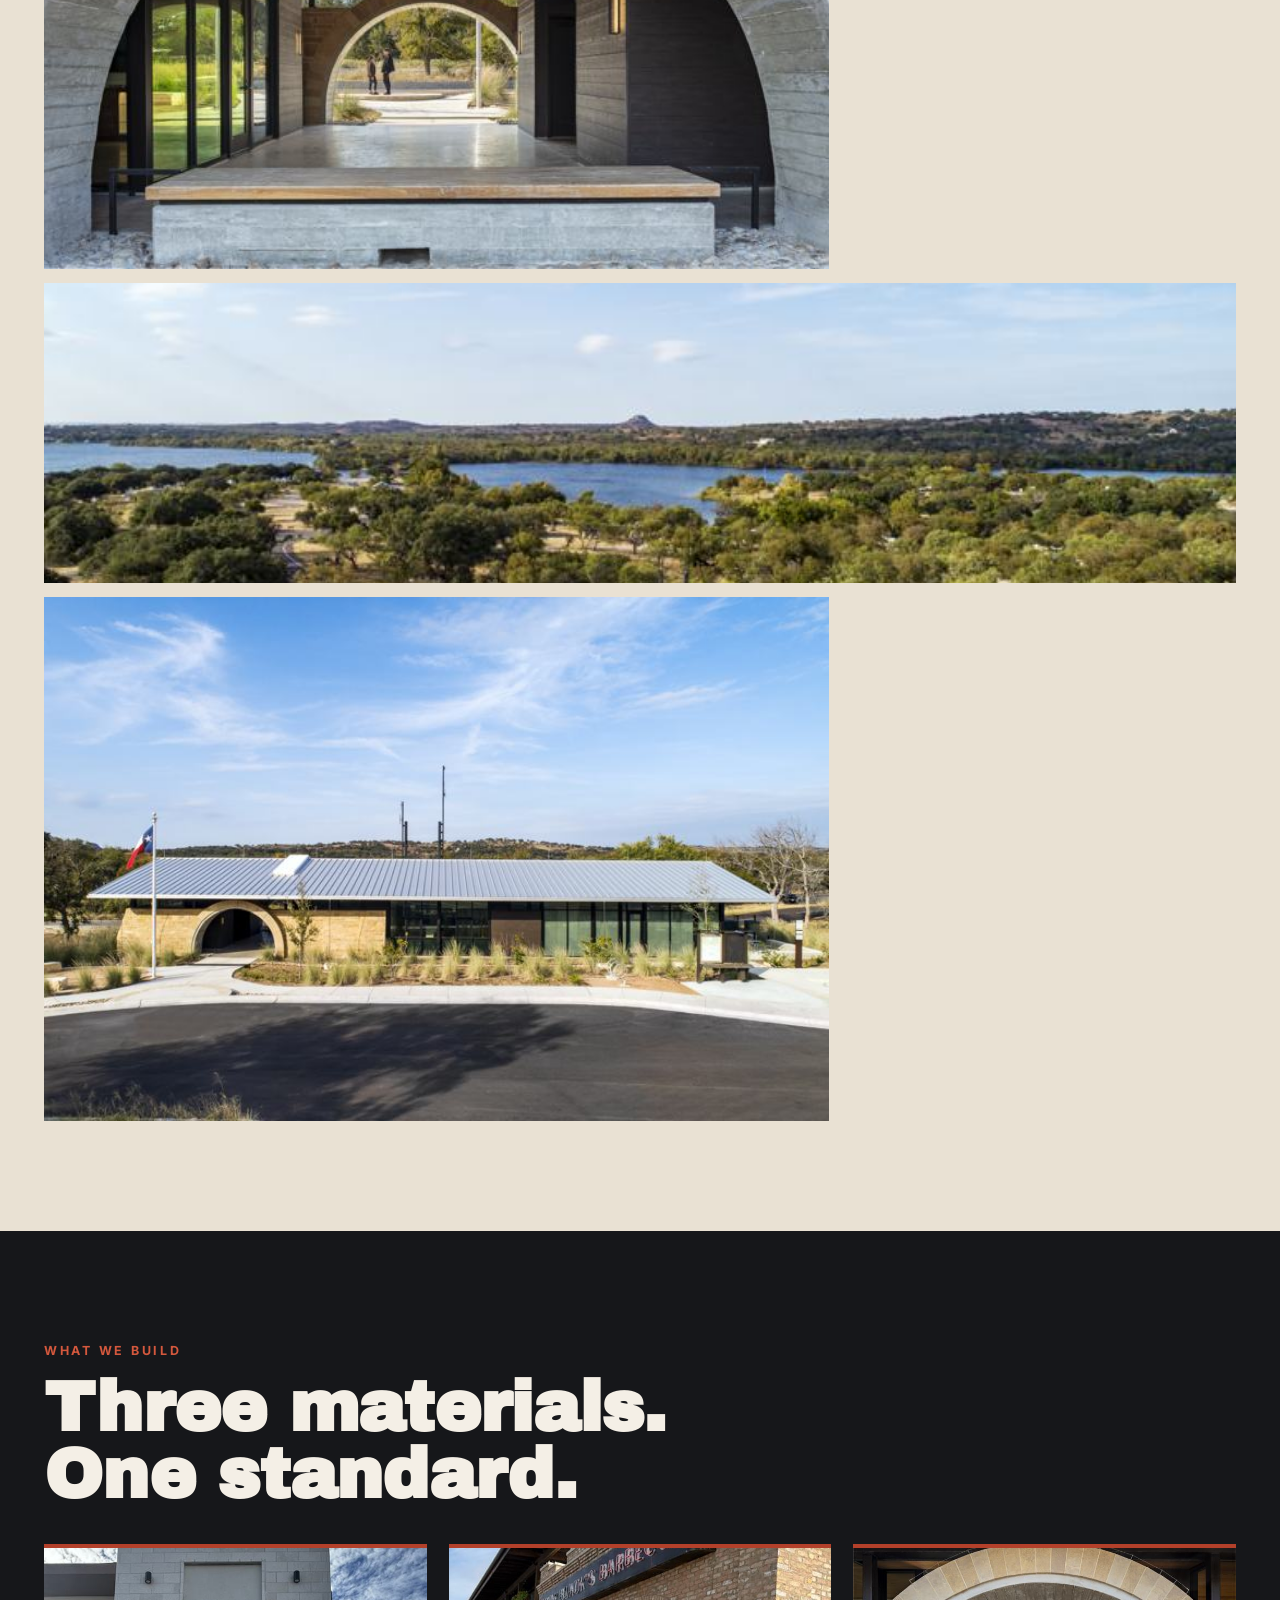
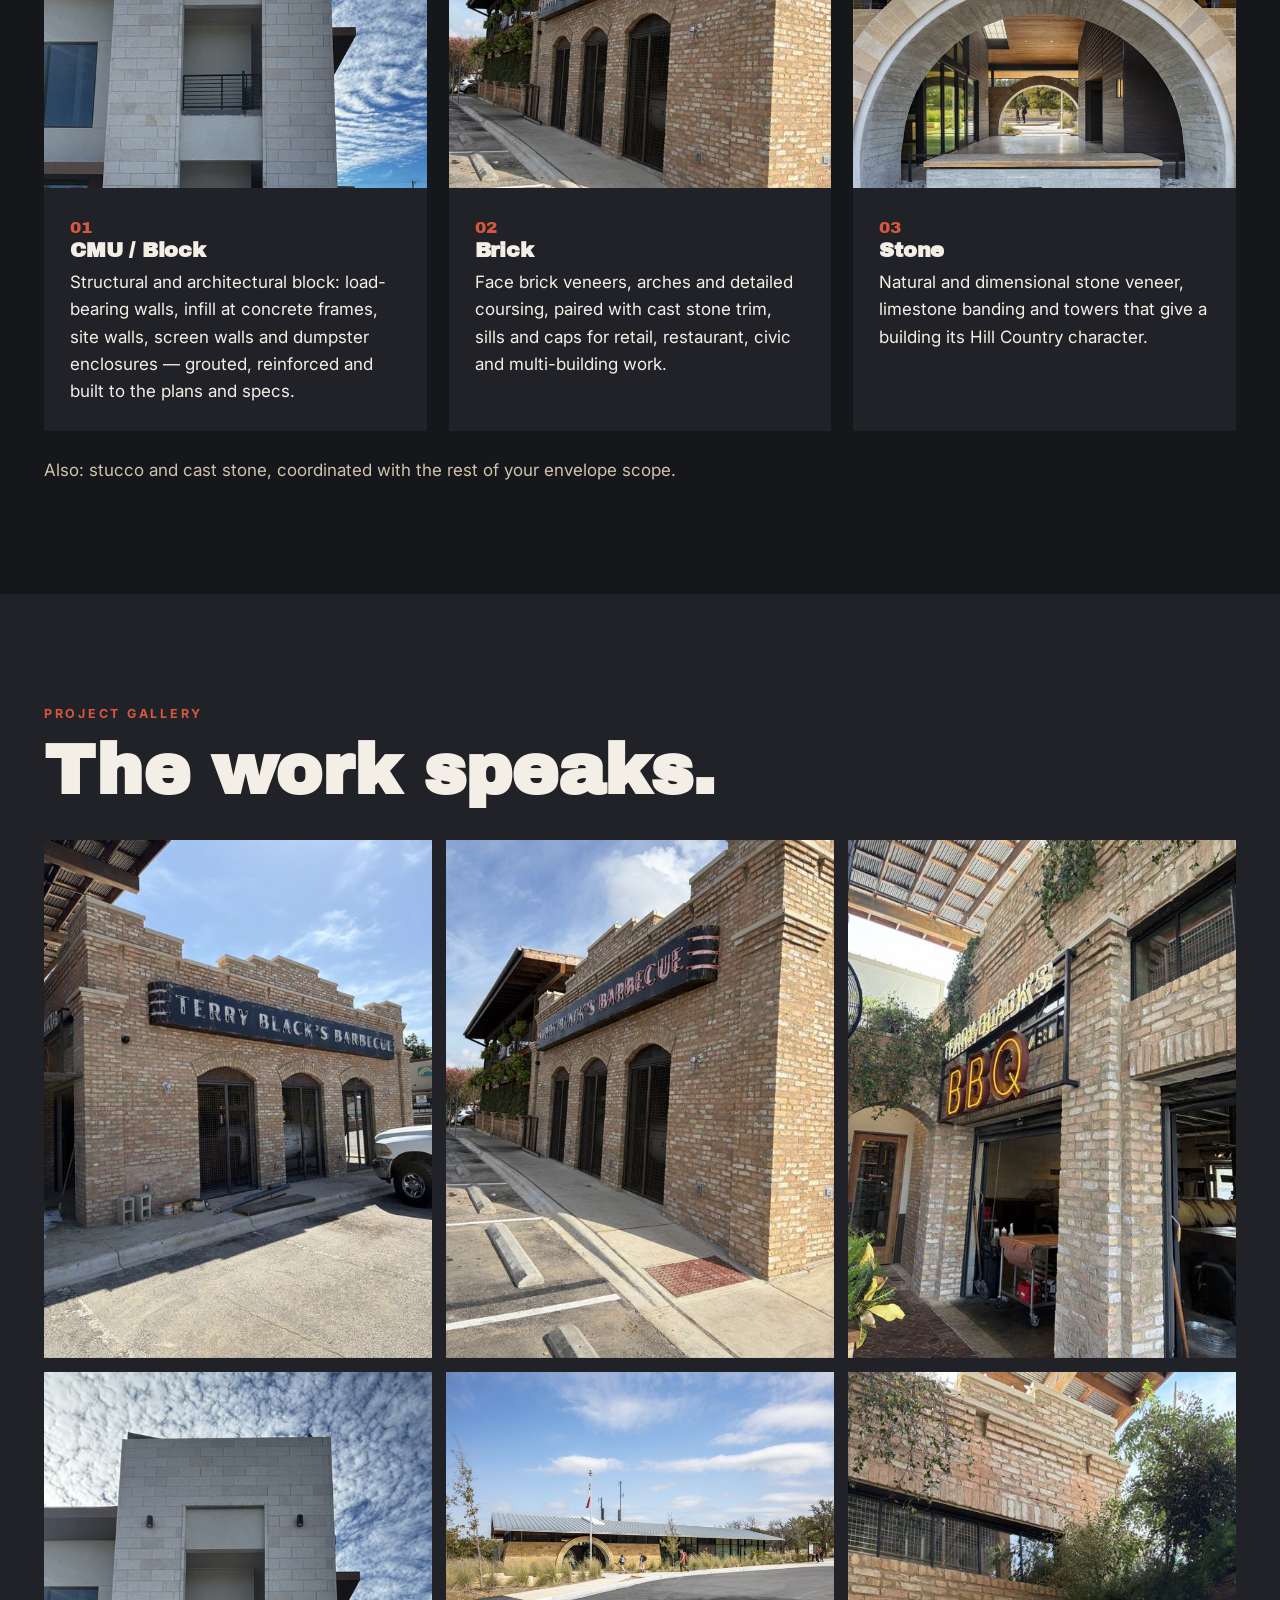
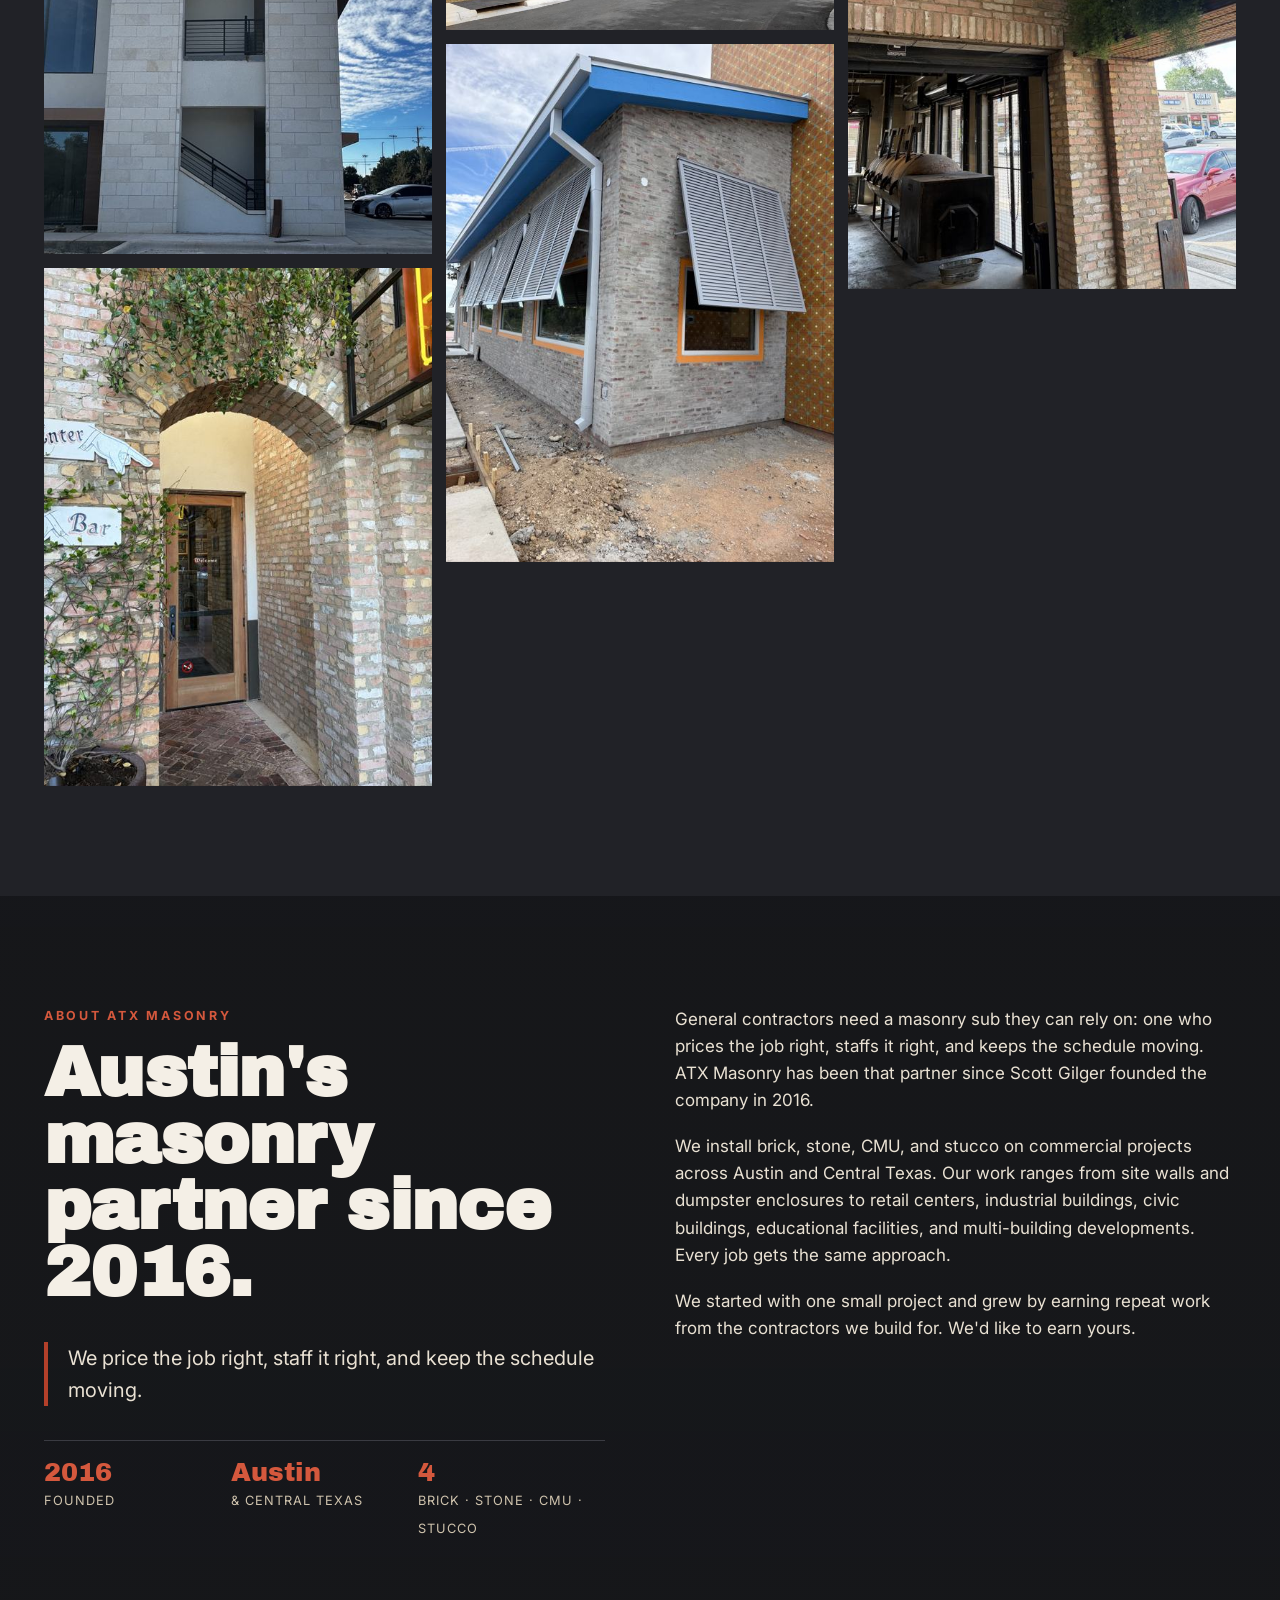
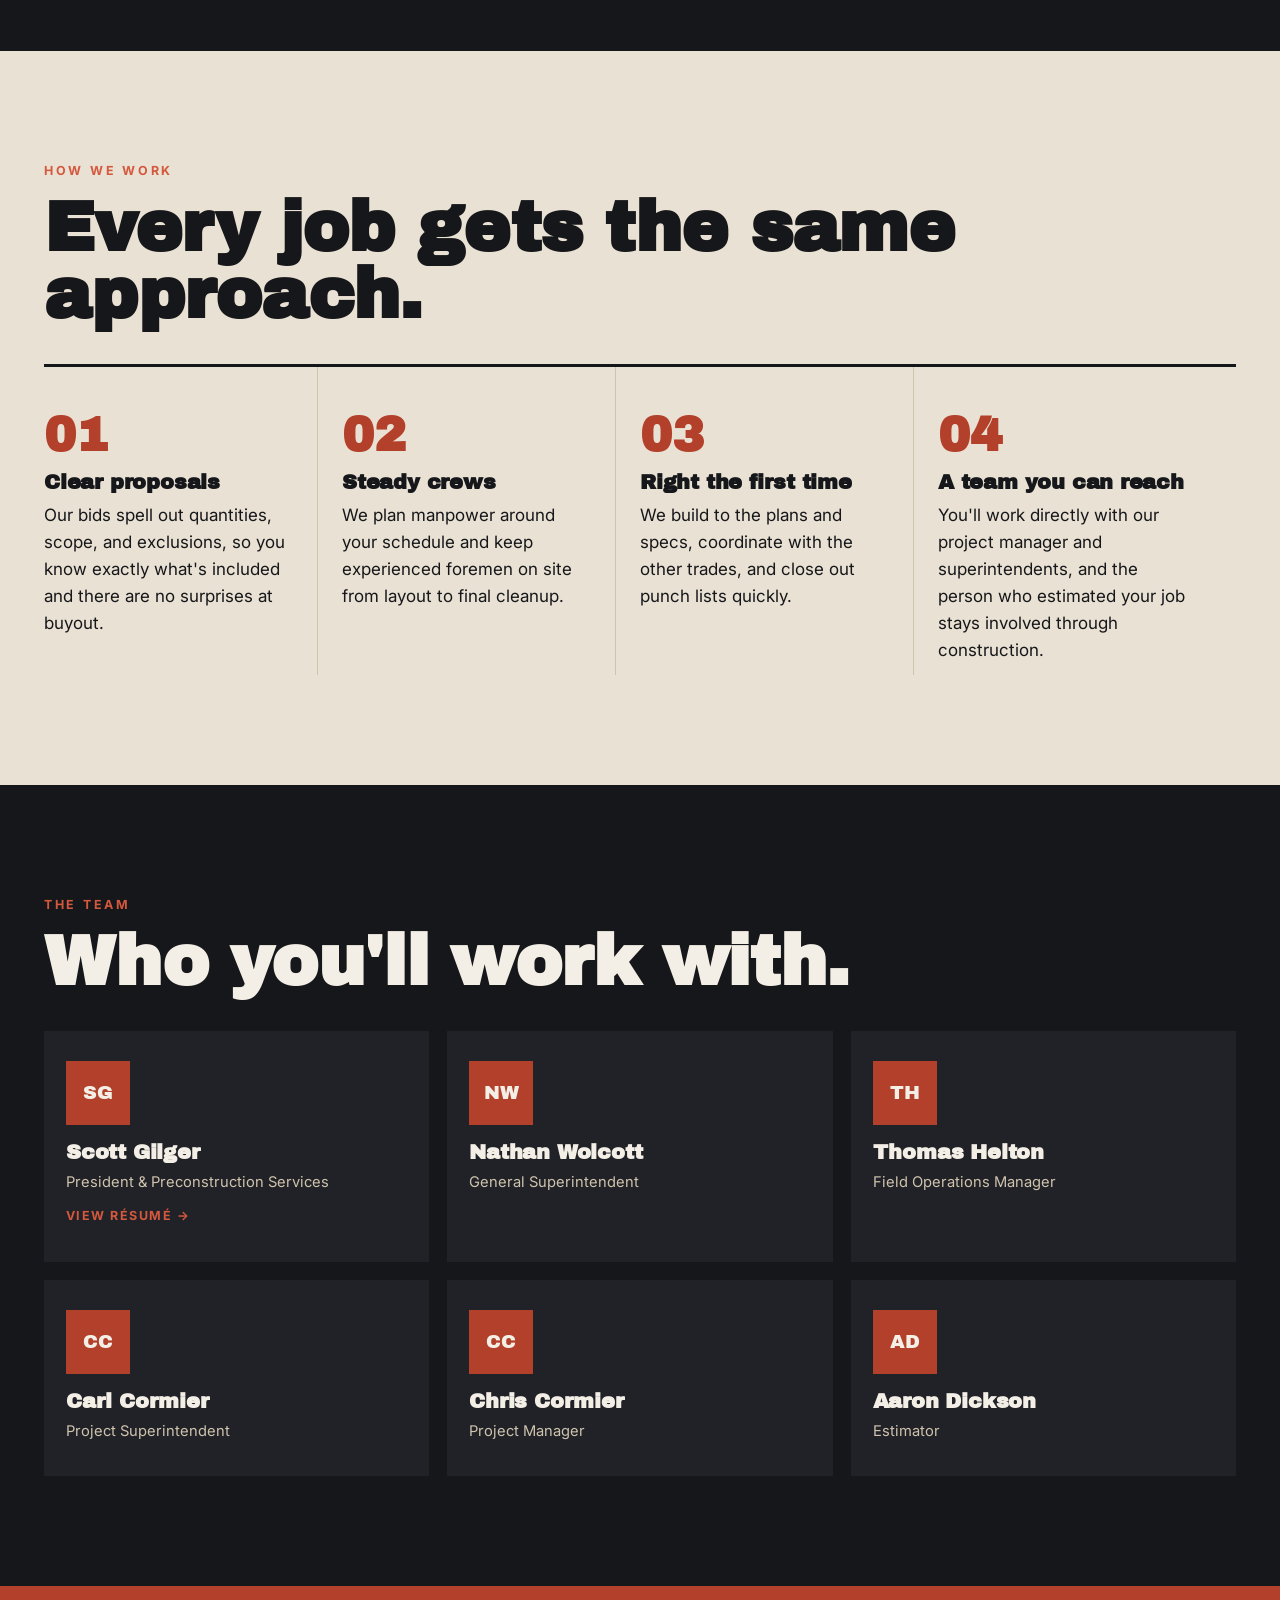
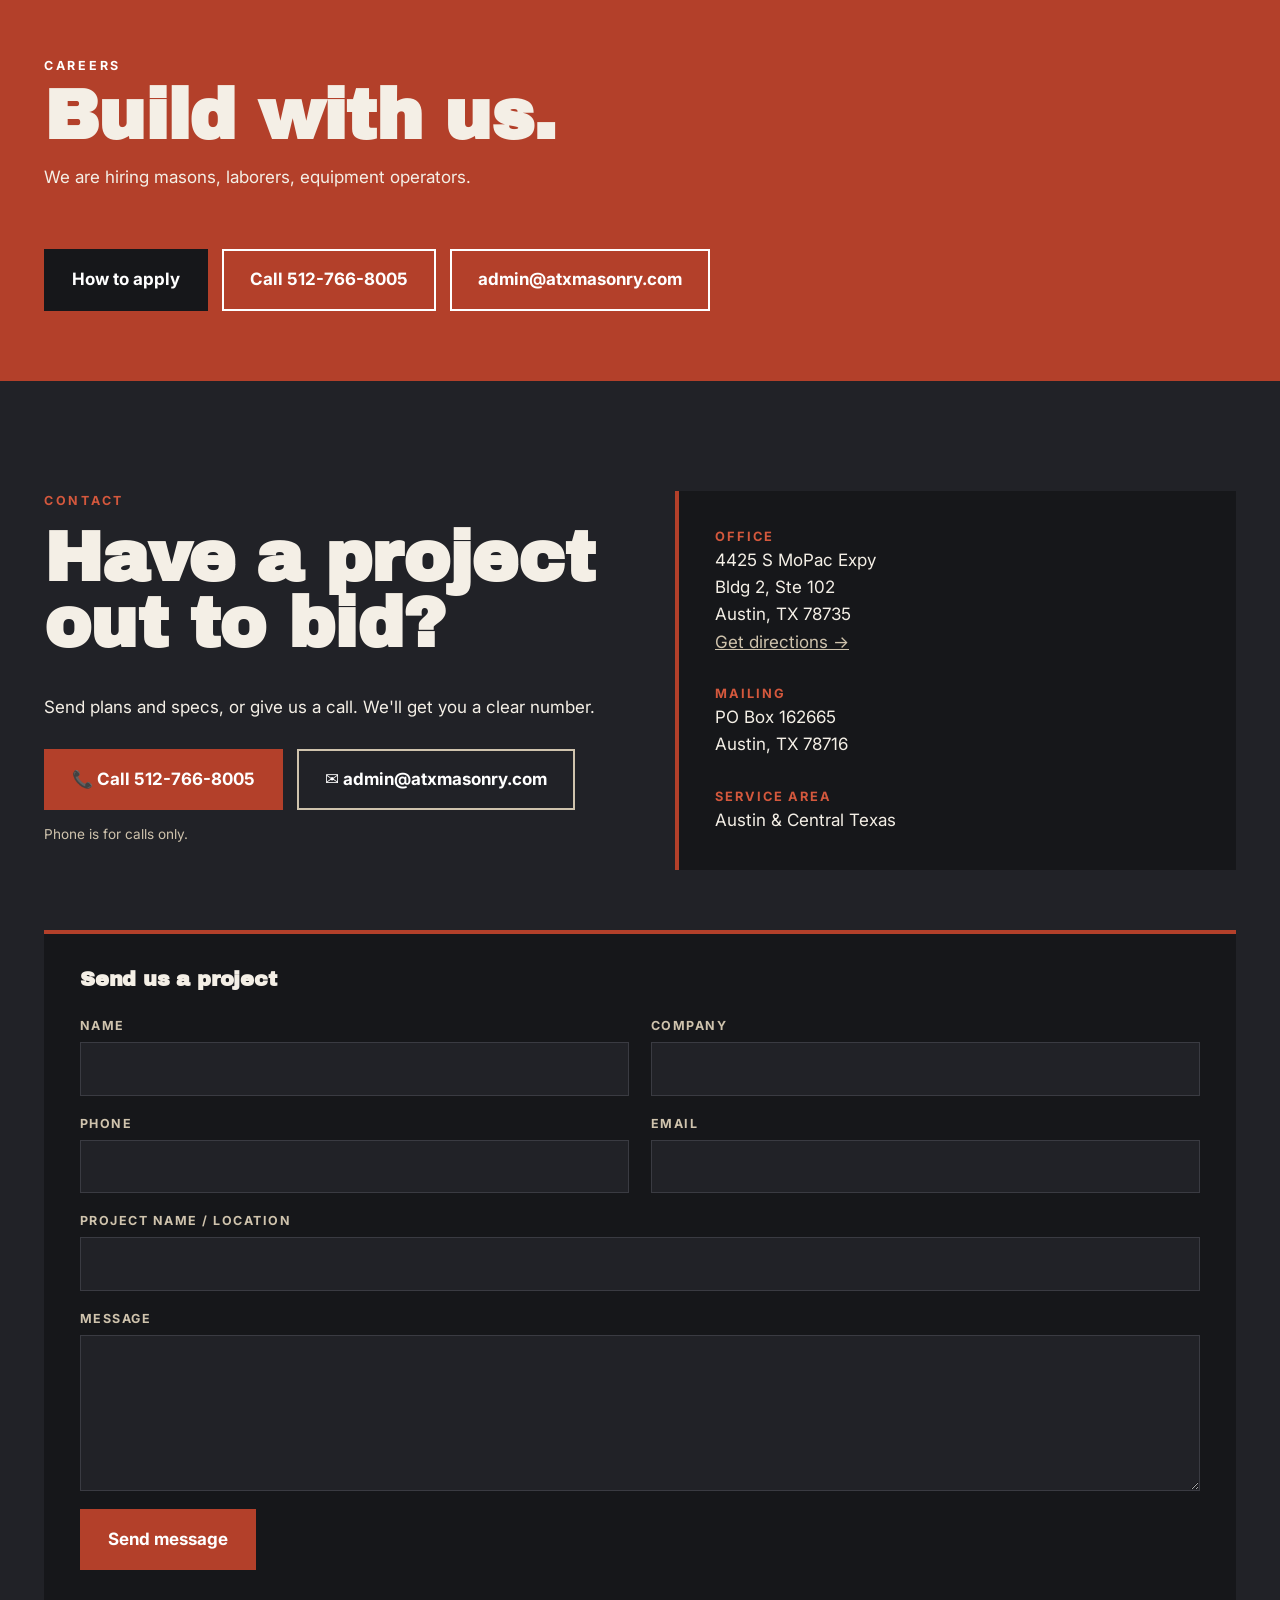
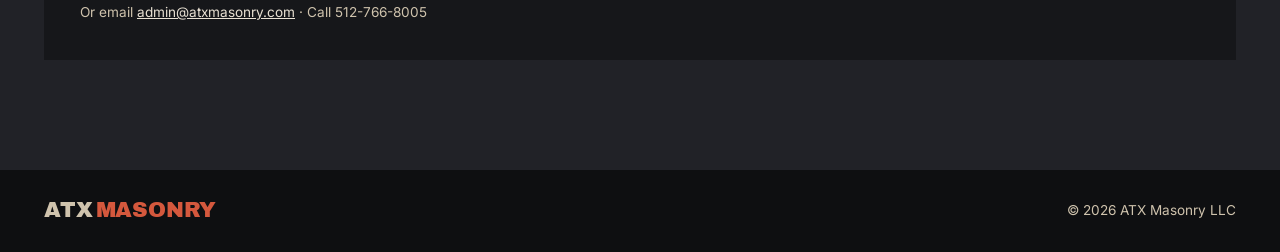
==== commit 50086e9e: "Team: add Scott's résumé link" ====
--- a/index.html
+++ b/index.html
@@ -59,7 +59,7 @@
 
 <section id="team" class="team"><div class="wrap"><p class="kicker r">The team</p><h2 class="r">Who you'll work with.</h2>
 <div class="people">
-<div class="p r"><i>SG</i><h3>Scott Gilger</h3><p>President &amp; Preconstruction Services</p></div>
+<div class="p r"><i>SG</i><h3>Scott Gilger</h3><p>President &amp; Preconstruction Services</p><a class="cv" href="resumes/Scott_Gilger_Resume.pdf" target="_blank" rel="noopener">View résumé →</a></div>
 <div class="p r"><i>NW</i><h3>Nathan Wolcott</h3><p>General Superintendent</p></div>
 <div class="p r"><i>TH</i><h3>Thomas Helton</h3><p>Field Operations Manager</p></div>
 <div class="p r"><i>CC</i><h3>Carl Cormier</h3><p>Project Superintendent</p></div>
--- a/style.css
+++ b/style.css
@@ -63,3 +63,4 @@
 
 .about h2{margin:.2em 0 .5em}.stats{list-style:none;display:grid;grid-template-columns:repeat(3,1fr);margin-top:34px;border-top:1px solid #3a3b42}.stats li{padding:18px 14px 0 0}.stats b{display:block;font:1.6rem "Archivo Black";color:var(--br2)}.stats span{font-size:.8rem;letter-spacing:.08em;text-transform:uppercase;color:var(--ls2)}
 @media(max-width:600px){.stats{grid-template-columns:1fr 1fr}.stats li:last-child{grid-column:1/-1}}
+.p .cv{display:inline-block;margin-top:12px;font-size:.78rem;font-weight:700;letter-spacing:.12em;text-transform:uppercase;color:var(--br2);text-decoration:none;border-bottom:1px solid transparent}.p .cv:hover{border-color:var(--br2)}
